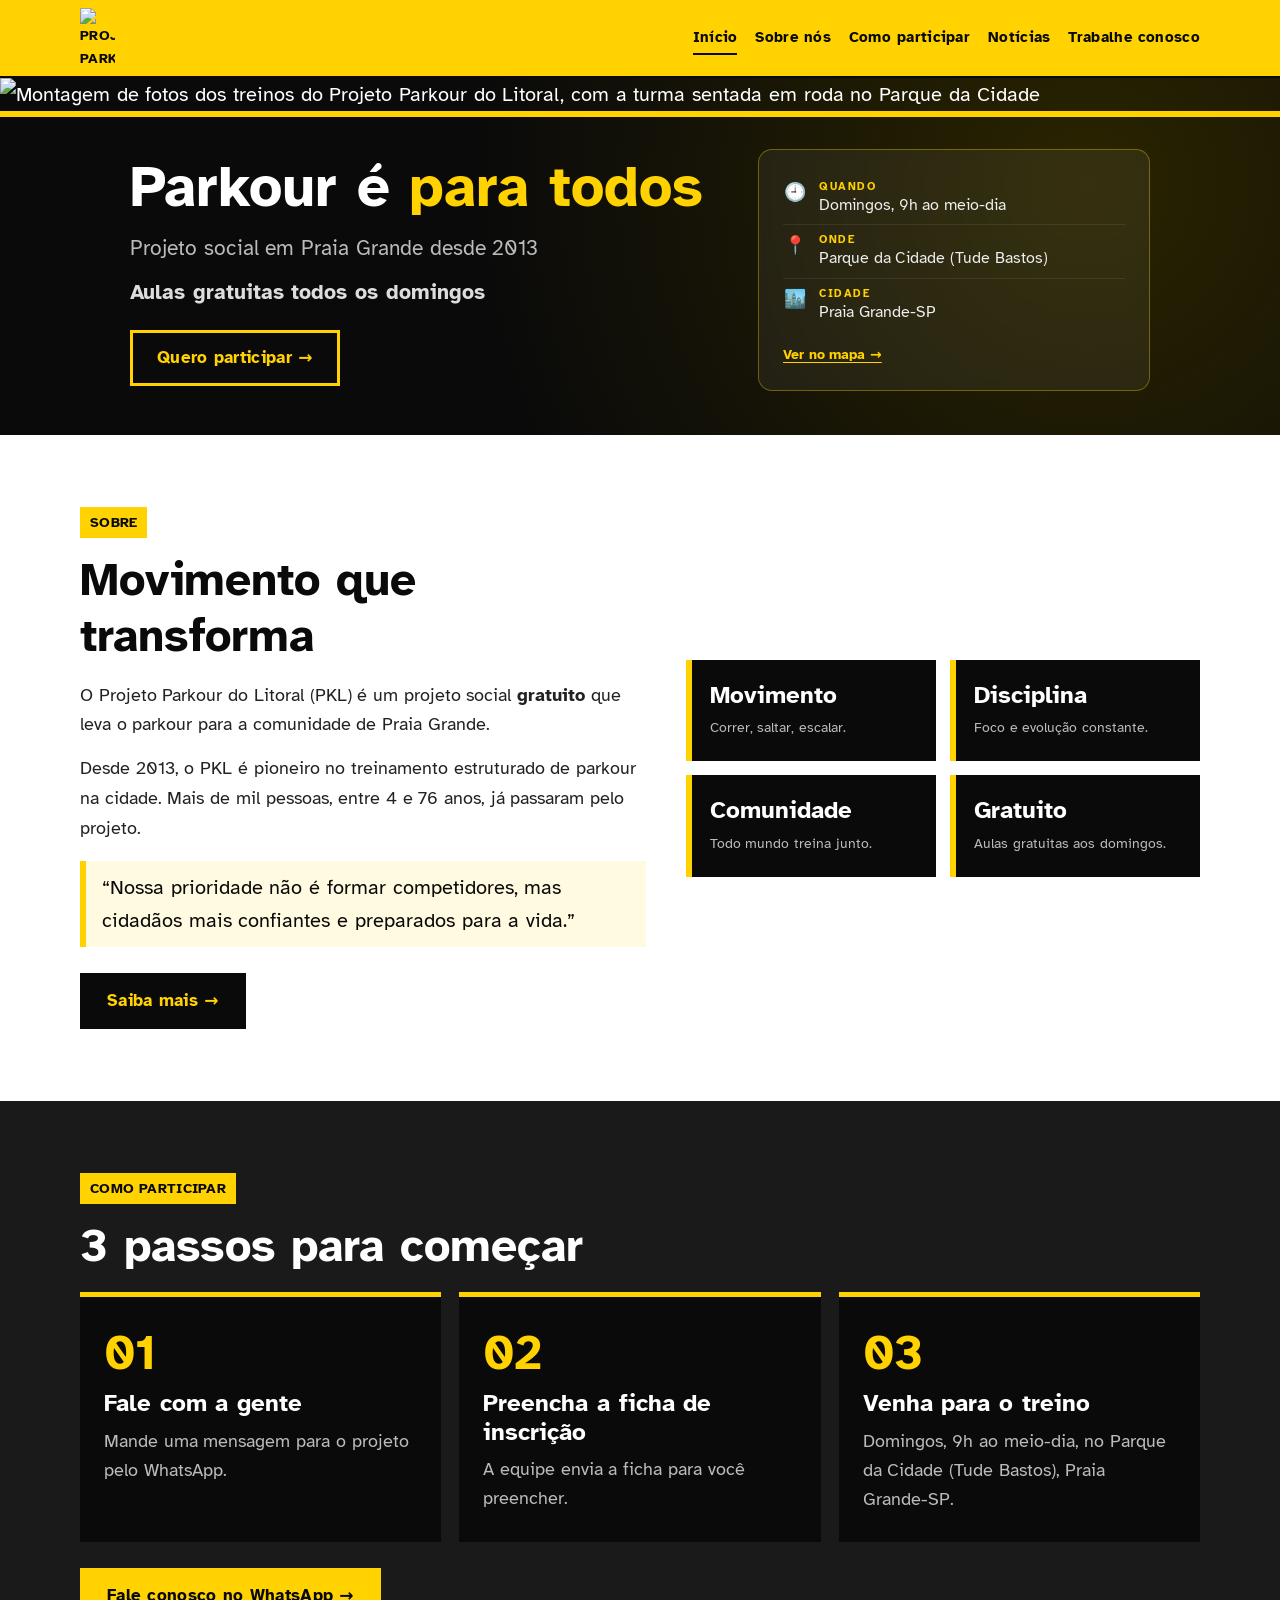
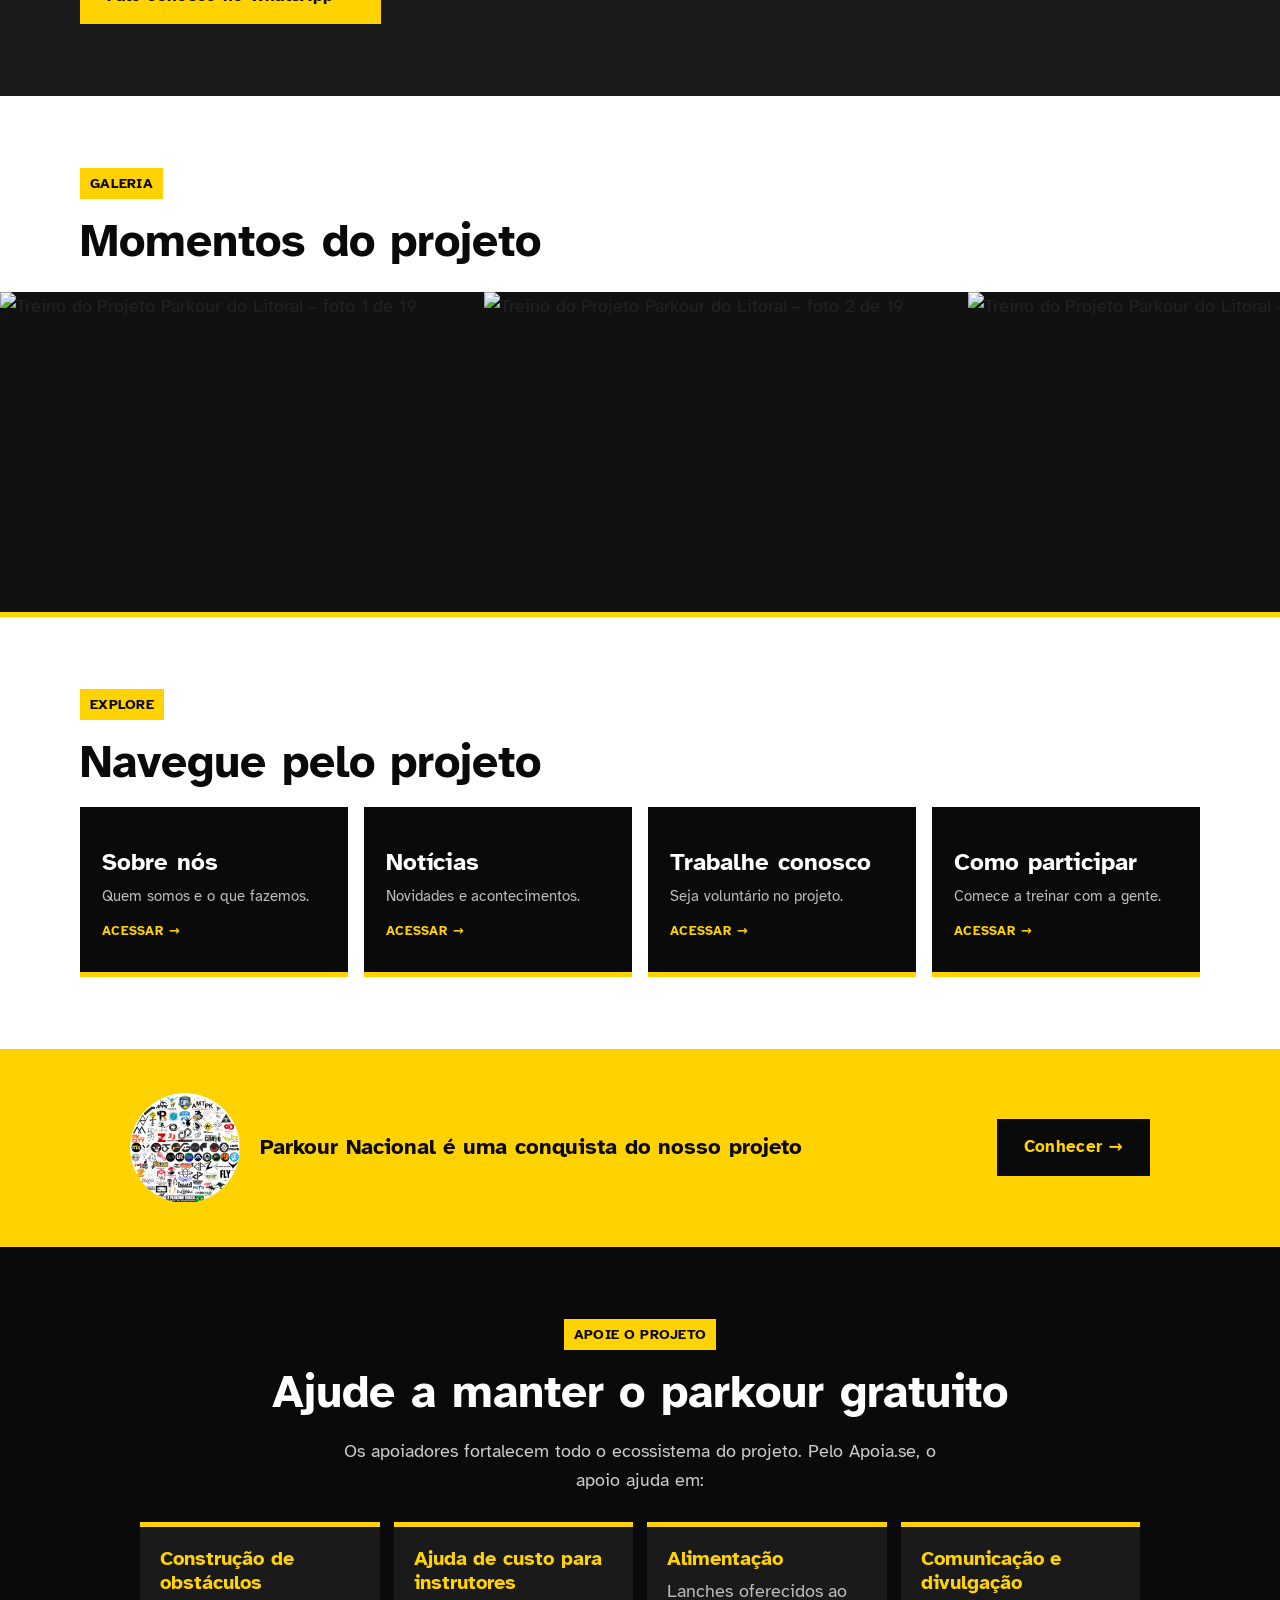
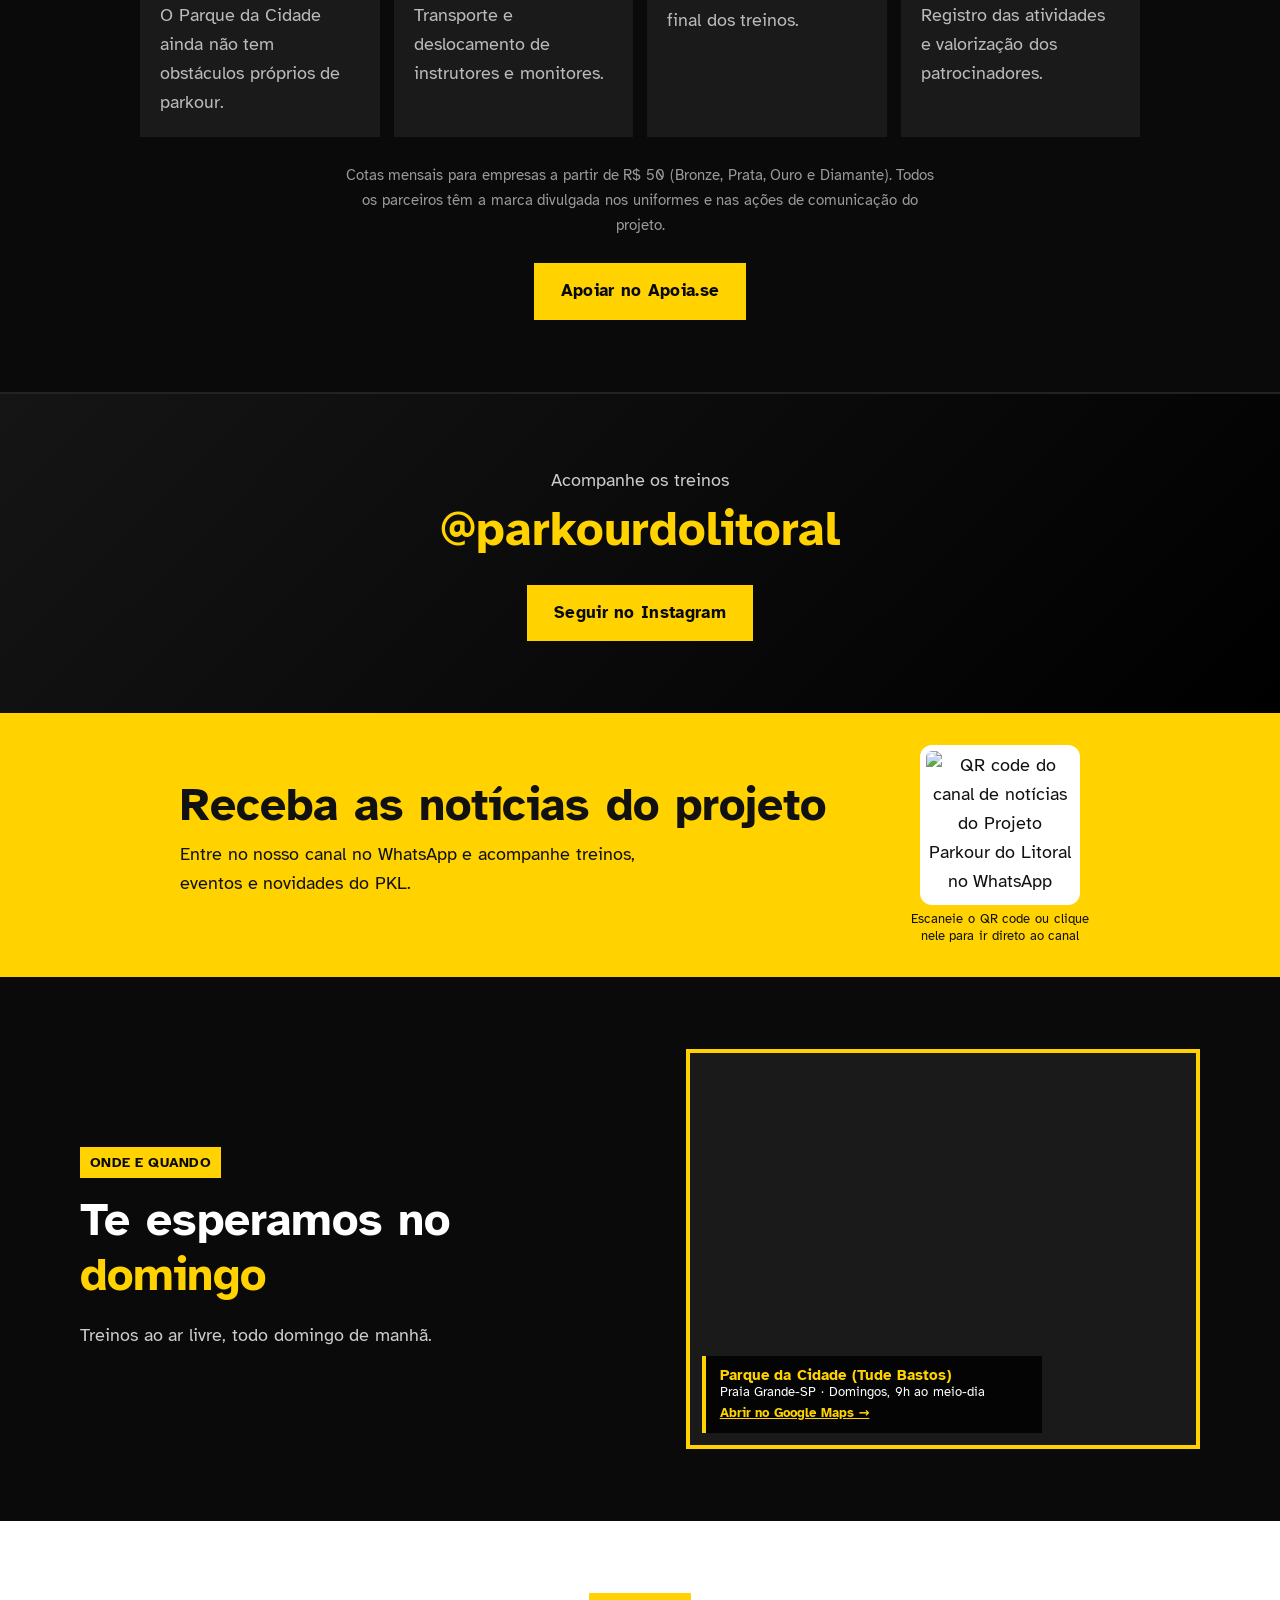
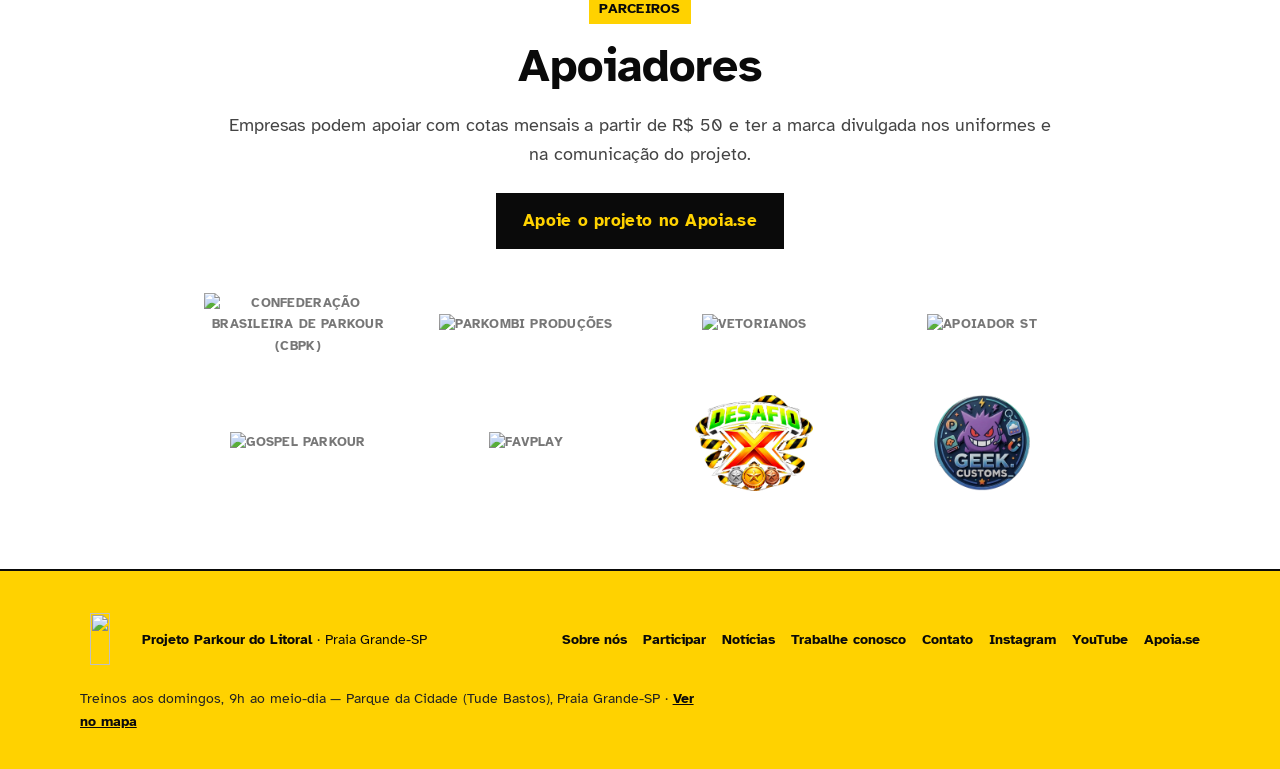
==== index.html @ ec73a103 "Add Geek Customs and refresh the Desafio X supporter logo. Both marks are transparent PNGs, and the " ====
<!DOCTYPE html>
<html lang="pt-BR">
<head>
<meta charset="utf-8">
<meta name="viewport" content="width=device-width,initial-scale=1">
<title>Projeto Parkour do Litoral (PKL) · Praia Grande-SP</title>
<meta name="description" content="Projeto social de parkour em Praia Grande-SP desde 2013, com aulas gratuitas aos domingos. Treinos aos domingos, 9h ao meio-dia, no Parque da Cidade (Tude Bastos).">
<link rel="canonical" href="https://parkourdolitoral.com.br/">
<meta property="og:type" content="website">
<meta property="og:locale" content="pt_BR">
<meta property="og:site_name" content="Projeto Parkour do Litoral">
<meta property="og:title" content="Projeto Parkour do Litoral (PKL) · Praia Grande-SP">
<meta property="og:description" content="Projeto social de parkour em Praia Grande-SP desde 2013, com aulas gratuitas aos domingos. Treinos aos domingos, 9h ao meio-dia, no Parque da Cidade (Tude Bastos).">
<meta property="og:url" content="https://parkourdolitoral.com.br/">
<meta property="og:image" content="https://parkourdolitoral.com.br/assets/og-image.png?v=3">
<meta property="og:image:width" content="500">
<meta property="og:image:height" content="500">
<meta property="og:image:alt" content="Projeto Parkour do Litoral">
<meta name="twitter:card" content="summary_large_image">
<meta name="twitter:title" content="Projeto Parkour do Litoral (PKL) · Praia Grande-SP">
<meta name="twitter:description" content="Projeto social de parkour em Praia Grande-SP desde 2013, com aulas gratuitas aos domingos. Treinos aos domingos, 9h ao meio-dia, no Parque da Cidade (Tude Bastos).">
<meta name="twitter:image" content="https://parkourdolitoral.com.br/assets/og-image.png?v=3">
<meta name="theme-color" content="#FFD200">
<link rel="icon" type="image/png" sizes="32x32" href="assets/favicon-32.png?v=3">
<link rel="icon" type="image/png" sizes="16x16" href="assets/favicon-16.png?v=3">
<link rel="shortcut icon" href="favicon.ico?v=3">
<link rel="apple-touch-icon" sizes="180x180" href="assets/apple-touch-icon.png?v=3">
<link rel="preconnect" href="https://fonts.googleapis.com">
<link rel="preconnect" href="https://fonts.gstatic.com" crossorigin>
<link href="https://fonts.googleapis.com/css2?family=Atkinson+Hyperlegible:ital,wght@0,400;0,700;1,400&display=swap" rel="stylesheet">
<link rel="stylesheet" href="assets/style.css?v=17">
</head>
<body>
<a class="skip" href="#conteudo">Pular para o conteúdo</a>
<header class="top">
 <div class="wrap">
  <!-- LOGO TEMPORÁRIO: substituir o arquivo assets/logo.png pelo logo novo -->
  <a class="logo" href="index.html"><img src="assets/logo.png" alt="Projeto Parkour do Litoral - início" width="35" height="60"></a>
  <nav class="nav" aria-label="Principal"><a href="index.html" aria-current="page">Início</a><a href="sobre.html">Sobre nós</a><a href="como-participar.html">Como participar</a><a href="noticias.html">Notícias</a><a href="trabalhe-conosco.html">Trabalhe conosco</a></nav>
 </div>
</header>
<main id="conteudo">

<section class="hero">
 <img class="hero-photo" src="assets/foto-principal.jpg" alt="Montagem de fotos dos treinos do Projeto Parkour do Litoral, com a turma sentada em roda no Parque da Cidade" width="2400" height="407">
 <div class="wrap hero-box">
  <div class="hero-txt">
   <h1>Parkour é <span>para todos</span></h1>
   <p class="hero-sub">Projeto social em Praia Grande desde 2013</p>
   <p class="hero-free"><b>Aulas gratuitas todos os domingos</b></p>
   <div class="btns"><a class="btn btn-o" href="como-participar.html">Quero participar →</a></div>
  </div>
  <aside class="hero-card" aria-label="Informações do treino">
   <div class="hc-row"><span class="hc-ic" aria-hidden="true">🕘</span><div><small>Quando</small>Domingos, 9h ao meio-dia</div></div>
   <div class="hc-row"><span class="hc-ic" aria-hidden="true">📍</span><div><small>Onde</small>Parque da Cidade (Tude Bastos)</div></div>
   <div class="hc-row"><span class="hc-ic" aria-hidden="true">🏙️</span><div><small>Cidade</small>Praia Grande-SP</div></div>
   <a class="hc-map" href="#mapa">Ver no mapa →</a>
  </aside>
 </div></section>
<section class="sobre"><div class="wrap grid2"><div>
  <span class="tag">Sobre</span><h2>Movimento que transforma</h2>
  <p>O Projeto Parkour do Litoral (PKL) é um projeto social <b>gratuito</b> que leva o parkour para a comunidade de Praia Grande.</p>
  <p>Desde 2013, o PKL é pioneiro no treinamento estruturado de parkour na cidade. Mais de mil pessoas, entre 4 e 76 anos, já passaram pelo projeto.</p>
  <blockquote class="quote">“Nossa prioridade não é formar competidores, mas cidadãos mais confiantes e preparados para a vida.”</blockquote>
  <div class="btns"><a class="btn btn-k" href="sobre.html">Saiba mais →</a></div></div>
 <div class="pillars"><div class="pill"><h3>Movimento</h3><p>Correr, saltar, escalar.</p></div><div class="pill"><h3>Disciplina</h3><p>Foco e evolução constante.</p></div><div class="pill"><h3>Comunidade</h3><p>Todo mundo treina junto.</p></div><div class="pill"><h3>Gratuito</h3><p>Aulas gratuitas aos domingos.</p></div></div></div></section>
<section class="passos"><div class="wrap"><span class="tag">Como participar</span><h2>3 passos para começar</h2><div class="steps">
   <div class="step"><div class="n">01</div><h3>Fale com a gente</h3><p>Mande uma mensagem para o projeto pelo WhatsApp.</p></div>
   <div class="step"><div class="n">02</div><h3>Preencha a ficha de inscrição</h3><p>A equipe envia a ficha para você preencher.</p></div>
   <div class="step"><div class="n">03</div><h3>Venha para o treino</h3><p>Domingos, 9h ao meio-dia, no Parque da Cidade (Tude Bastos), Praia Grande-SP.</p></div>
  </div>
 <div class="btns"><a class="btn btn-y" href="https://wa.me/5513988288838" target="_blank" rel="noopener">Fale conosco no WhatsApp →</a>
   </div></div></section>
<section class="galeria light"><div class="wrap"><span class="tag">Galeria</span><h2>Momentos do projeto</h2></div>
<div class="strip" role="region" aria-label="Galeria de fotos do projeto"><div class="strip-track"><ul class="strip-set"><li><img src="assets/galeria/01.jpg" alt="Treino do Projeto Parkour do Litoral – foto 1 de 19" loading="lazy" decoding="async" width="480" height="320"></li><li><img src="assets/galeria/02.jpg" alt="Treino do Projeto Parkour do Litoral – foto 2 de 19" loading="lazy" decoding="async" width="480" height="320"></li><li><img src="assets/galeria/03.jpg" alt="Treino do Projeto Parkour do Litoral – foto 3 de 19" loading="lazy" decoding="async" width="480" height="320"></li><li><img src="assets/galeria/05.jpg" alt="Treino do Projeto Parkour do Litoral – foto 4 de 19" loading="lazy" decoding="async" width="480" height="320"></li><li><img src="assets/galeria/06.jpg" alt="Treino do Projeto Parkour do Litoral – foto 5 de 19" loading="lazy" decoding="async" width="480" height="320"></li><li><img src="assets/galeria/07.jpg" alt="Treino do Projeto Parkour do Litoral – foto 6 de 19" loading="lazy" decoding="async" width="480" height="320"></li><li><img src="assets/galeria/08.jpg" alt="Treino do Projeto Parkour do Litoral – foto 7 de 19" loading="lazy" decoding="async" width="480" height="320"></li><li><img src="assets/galeria/09.jpg" alt="Treino do Projeto Parkour do Litoral – foto 8 de 19" loading="lazy" decoding="async" width="480" height="320"></li><li><img src="assets/galeria/10.jpg" alt="Treino do Projeto Parkour do Litoral – foto 9 de 19" loading="lazy" decoding="async" width="480" height="320"></li><li><img src="assets/galeria/11.jpg" alt="Treino do Projeto Parkour do Litoral – foto 10 de 19" loading="lazy" decoding="async" width="480" height="320"></li><li><img src="assets/galeria/12.jpg" alt="Treino do Projeto Parkour do Litoral – foto 11 de 19" loading="lazy" decoding="async" width="480" height="320"></li><li><img src="assets/galeria/13.jpg" alt="Treino do Projeto Parkour do Litoral – foto 12 de 19" loading="lazy" decoding="async" width="480" height="320"></li><li><img src="assets/galeria/14.jpg" alt="Treino do Projeto Parkour do Litoral – foto 13 de 19" loading="lazy" decoding="async" width="480" height="320"></li><li><img src="assets/galeria/15.jpg" alt="Treino do Projeto Parkour do Litoral – foto 14 de 19" loading="lazy" decoding="async" width="480" height="320"></li><li><img src="assets/galeria/16.jpg" alt="Treino do Projeto Parkour do Litoral – foto 15 de 19" loading="lazy" decoding="async" width="480" height="320"></li><li><img src="assets/galeria/17.jpg" alt="Treino do Projeto Parkour do Litoral – foto 16 de 19" loading="lazy" decoding="async" width="480" height="320"></li><li><img src="assets/galeria/18.jpg" alt="Treino do Projeto Parkour do Litoral – foto 17 de 19" loading="lazy" decoding="async" width="480" height="320"></li><li><img src="assets/galeria/19.jpg" alt="Treino do Projeto Parkour do Litoral – foto 18 de 19" loading="lazy" decoding="async" width="480" height="320"></li><li><img src="assets/galeria/20.jpg" alt="Treino do Projeto Parkour do Litoral – foto 19 de 19" loading="lazy" decoding="async" width="480" height="320"></li></ul><ul class="strip-set" aria-hidden="true"><li><img src="assets/galeria/01.jpg" alt="" loading="lazy" decoding="async" width="480" height="320"></li><li><img src="assets/galeria/02.jpg" alt="" loading="lazy" decoding="async" width="480" height="320"></li><li><img src="assets/galeria/03.jpg" alt="" loading="lazy" decoding="async" width="480" height="320"></li><li><img src="assets/galeria/05.jpg" alt="" loading="lazy" decoding="async" width="480" height="320"></li><li><img src="assets/galeria/06.jpg" alt="" loading="lazy" decoding="async" width="480" height="320"></li><li><img src="assets/galeria/07.jpg" alt="" loading="lazy" decoding="async" width="480" height="320"></li><li><img src="assets/galeria/08.jpg" alt="" loading="lazy" decoding="async" width="480" height="320"></li><li><img src="assets/galeria/09.jpg" alt="" loading="lazy" decoding="async" width="480" height="320"></li><li><img src="assets/galeria/10.jpg" alt="" loading="lazy" decoding="async" width="480" height="320"></li><li><img src="assets/galeria/11.jpg" alt="" loading="lazy" decoding="async" width="480" height="320"></li><li><img src="assets/galeria/12.jpg" alt="" loading="lazy" decoding="async" width="480" height="320"></li><li><img src="assets/galeria/13.jpg" alt="" loading="lazy" decoding="async" width="480" height="320"></li><li><img src="assets/galeria/14.jpg" alt="" loading="lazy" decoding="async" width="480" height="320"></li><li><img src="assets/galeria/15.jpg" alt="" loading="lazy" decoding="async" width="480" height="320"></li><li><img src="assets/galeria/16.jpg" alt="" loading="lazy" decoding="async" width="480" height="320"></li><li><img src="assets/galeria/17.jpg" alt="" loading="lazy" decoding="async" width="480" height="320"></li><li><img src="assets/galeria/18.jpg" alt="" loading="lazy" decoding="async" width="480" height="320"></li><li><img src="assets/galeria/19.jpg" alt="" loading="lazy" decoding="async" width="480" height="320"></li><li><img src="assets/galeria/20.jpg" alt="" loading="lazy" decoding="async" width="480" height="320"></li></ul></div></div></section>
<section class="areas"><div class="wrap"><span class="tag">Explore</span><h2>Navegue pelo projeto</h2><div class="cards">
 <a class="ac" href="sobre.html"><h3>Sobre nós</h3><p>Quem somos e o que fazemos.</p><span class="go">Acessar →</span></a>
 <a class="ac" href="noticias.html"><h3>Notícias</h3><p>Novidades e acontecimentos.</p><span class="go">Acessar →</span></a>
 <a class="ac" href="trabalhe-conosco.html"><h3>Trabalhe conosco</h3><p>Seja voluntário no projeto.</p><span class="go">Acessar →</span></a>
 <a class="ac" href="como-participar.html"><h3>Como participar</h3><p>Comece a treinar com a gente.</p><span class="go">Acessar →</span></a></div></div></section>
<section class="nac"><div class="wrap"><img class="nac-logo" src="assets/parkour-nacional-circulo.png" alt="Logos de equipes de parkour do Brasil" width="110" height="110"><h2>Parkour Nacional é uma conquista do nosso projeto</h2><a class="btn btn-k" href="noticias.html#nacional">Conhecer →</a></div></section>
<section class="apoie" id="apoie"><div class="wrap"><span class="tag">Apoie o projeto</span><h2>Ajude a manter o parkour gratuito</h2>
 <p>Os apoiadores fortalecem todo o ecossistema do projeto. Pelo Apoia.se, o apoio ajuda em:</p>
 <ul class="fund">
  <li><b>Construção de obstáculos</b>O Parque da Cidade ainda não tem obstáculos próprios de parkour.</li>
  <li><b>Ajuda de custo para instrutores</b>Transporte e deslocamento de instrutores e monitores.</li>
  <li><b>Alimentação</b>Lanches oferecidos ao final dos treinos.</li>
  <li><b>Comunicação e divulgação</b>Registro das atividades e valorização dos patrocinadores.</li>
 </ul>
 <p class="small">Cotas mensais para empresas a partir de R$ 50 (Bronze, Prata, Ouro e Diamante). Todos os parceiros têm a marca divulgada nos uniformes e nas ações de comunicação do projeto.</p>
 <div class="btns"><a class="btn btn-y" href="https://apoia.se/parkourdolitoral" target="_blank" rel="noopener">Apoiar no Apoia.se</a></div></div></section>
<section class="insta"><div class="wrap"><p>Acompanhe os treinos</p><span class="handle">@parkourdolitoral</span>
 <!-- WIDGET INSTAGRAM (Behold) AQUI -->
 <div id="instagram-feed">
  <!-- WIDGET INSTAGRAM (Behold) -->
  <behold-widget feed-id="chhGQqcCZRqLBtoSv4zk"></behold-widget>
  <script>
    (() => {
      if(window.__bhldScript)return;window.__bhldScript=true;
      const d=document,s=d.createElement("script");s.type="module";
      s.src="https://w.behold.so/widget.js";setTimeout(()=>{d.head.append(s);},0);
    })();
  </script>
 </div><div class="btns" style="justify-content:center"><a class="btn btn-y" href="https://www.instagram.com/parkourdolitoral/">Seguir no Instagram</a></div></div></section>
</main>
<!-- ===== CANAL DE NOTICIAS (WhatsApp) ===== -->
<section class="canal"><div class="wrap canal-grid">
 <div class="canal-txt">
  <h2>Receba as notícias do projeto</h2>
  <p>Entre no nosso canal no WhatsApp e acompanhe treinos, eventos e novidades do PKL.</p>
 </div>
 <figure class="canal-qr">
  <a href="https://whatsapp.com/channel/0029VbAZEBLDOQITXoyTVE17" target="_blank" rel="noopener"><img src="assets/qr-canal.png" alt="QR code do canal de notícias do Projeto Parkour do Litoral no WhatsApp" width="160" height="160"></a>
  <figcaption>Escaneie o QR code ou clique<br>nele para ir direto ao canal</figcaption>
 </figure>
</div></section>
<section class="onde" id="mapa"><div class="wrap grid2"><div><span class="tag">Onde e quando</span><h2>Te esperamos no <span style="color:var(--y)">domingo</span></h2><p style="color:#ccc;font-size:18px">Treinos ao ar livre, todo domingo de manhã.</p></div>
 <!-- MAPA: Google Maps embed (sem API key) -->
 <div class="map-box">
  <iframe src="https://www.google.com/maps?q=Parque+da+Cidade+Tude+Bastos+Praia+Grande+SP&amp;output=embed" title="Mapa: Parque da Cidade (Tude Bastos), Praia Grande-SP" loading="lazy" referrerpolicy="no-referrer-when-downgrade" allowfullscreen></iframe>
  <div class="map-label"><strong>Parque da Cidade (Tude Bastos)</strong><span>Praia Grande-SP · Domingos, 9h ao meio-dia</span><a href="https://www.google.com/maps/search/?api=1&amp;query=Parque+da+Cidade+Tude+Bastos+Praia+Grande+SP" target="_blank" rel="noopener">Abrir no Google Maps →</a></div>
 </div></div></section>
<!-- ===== APOIADORES ===== -->
<section class="apoiadores" aria-labelledby="apoiadores-t">
 <div class="wrap">
  <span class="tag">Parceiros</span>
  <h2 id="apoiadores-t">Apoiadores</h2>
  <p>Empresas podem apoiar com cotas mensais a partir de R$ 50 e ter a marca divulgada nos uniformes e na comunicação do projeto.</p>
  <p><a class="btn btn-k" href="https://apoia.se/parkourdolitoral" target="_blank" rel="noopener">Apoie o projeto no Apoia.se</a></p>
  <!-- LOGOS DOS APOIADORES -->
  <ul class="sponsors"><li><img src="assets/apoiadores/cbpk.png" alt="Confederação Brasileira de Parkour (CBPK)" loading="lazy"></li><li><img src="assets/apoiadores/parkombi.png" alt="Parkombi Produções" loading="lazy"></li><li><img src="assets/apoiadores/vetorianos.png" alt="Vetorianos" loading="lazy"></li><li><img src="assets/apoiadores/st.png" alt="Apoiador st" loading="lazy"></li><li><img src="assets/apoiadores/gospel-parkour.png" alt="Gospel Parkour" loading="lazy"></li><li><img src="assets/apoiadores/favplay.png" alt="FavPlay" loading="lazy"></li><li><img src="assets/apoiadores/desafio-x.png" alt="Desafio X" loading="lazy"></li><li><img src="assets/apoiadores/geek-customs.png" alt="Geek Customs" loading="lazy"></li></ul>
 </div>
</section>
<footer>
 <div class="wrap">
  <div style="display:flex;align-items:center"><span class="foot-badge"><img src="assets/logo.png" alt="" width="30" height="52"></span><span><b>Projeto Parkour do Litoral</b> · Praia Grande-SP</span></div>
  <nav aria-label="Rodapé">
   <a href="sobre.html">Sobre nós</a><a href="como-participar.html">Participar</a><a href="noticias.html">Notícias</a><a href="trabalhe-conosco.html">Trabalhe conosco</a><a href="trabalhe-conosco.html#contato">Contato</a>
   <a href="https://www.instagram.com/parkourdolitoral/" target="_blank" rel="noopener">Instagram</a><a href="https://www.youtube.com/@ParkourdoLitoral">YouTube</a><a href="https://apoia.se/parkourdolitoral" target="_blank" rel="noopener">Apoia.se</a>
  </nav>
  <p class="foot-loc">Treinos aos domingos, 9h ao meio-dia — Parque da Cidade (Tude Bastos), Praia Grande-SP · <a href="https://www.google.com/maps/search/?api=1&amp;query=Parque+da+Cidade+Praia+Grande+SP">Ver no mapa</a></p>
 </div>
</footer>
</body>
</html>
---- assets/style.css ----
*{box-sizing:border-box;margin:0;padding:0}
:root{--k:#0A0A0A;--y:#FFD200;--g:#1a1a1a;--w:#fff}
body{font-family:"Arial Narrow","Roboto Condensed","Helvetica Neue",Arial,sans-serif;background:var(--k);color:var(--w);line-height:1.5}
a{color:inherit;text-decoration:none}
.wrap{max-width:1120px;margin:0 auto;padding:0 20px}
h1,h2,h3{font-family:Impact,"Arial Narrow Bold","Arial Black","Helvetica Neue",sans-serif;text-transform:uppercase;letter-spacing:.5px;line-height:1}
h2{font-size:clamp(32px,6vw,56px);margin-bottom:18px}
.tag{display:inline-block;background:var(--y);color:var(--k);font-weight:700;font-size:13px;letter-spacing:2px;text-transform:uppercase;padding:4px 10px;margin-bottom:14px;transform:skewX(-10deg)}
.btn{display:inline-flex;align-items:center;gap:8px;font-weight:700;text-transform:uppercase;letter-spacing:1px;font-size:15px;padding:14px 24px;border:3px solid var(--y);transition:background .2s,color .2s,transform .2s}
.btn svg{width:18px;height:18px}
.btn-y{background:var(--y);color:var(--k)}
.btn-y:hover{background:var(--w);border-color:var(--w)}
.btn-o{color:var(--y)}
.btn-o:hover{background:var(--y);color:var(--k)}
.btn-k{background:var(--k);color:var(--y);border-color:var(--k)}
.btn-k:hover{background:var(--w);color:var(--k);border-color:var(--w)}
.btns{display:flex;flex-wrap:wrap;gap:12px;margin-top:26px}
section{padding:72px 0}
/* top bar */
.top{background:var(--y);color:var(--k);border-bottom:2px solid var(--k)}
.top .wrap{display:flex;align-items:center;justify-content:space-between;flex-wrap:wrap;gap:12px;padding-top:8px;padding-bottom:8px}
.logo{display:flex;align-items:center;gap:10px;font-weight:700;text-transform:uppercase;font-size:14px;letter-spacing:1px}
.logo{color:var(--k)}
.logo img{height:60px;width:auto;display:block}
.nav{display:flex;flex-wrap:wrap;gap:4px 18px;font-size:13px;text-transform:uppercase;letter-spacing:1px;font-weight:700}
.nav a{color:var(--k);padding:4px 0;border-bottom:2px solid transparent}
.nav a:hover{color:var(--k);border-color:var(--k)}
/* hero */
.hero{position:relative;overflow:hidden;padding:90px 0 100px;background:radial-gradient(circle at 85% 30%,#2a2400 0,var(--k) 55%)}
.hero:after{z-index:0;content:"";position:absolute;right:8%;bottom:-40px;width:240px;height:240px;border:18px solid var(--y);transform:rotate(45deg);opacity:.9}
.hero .wrap{position:relative;z-index:1}
.hero h1{font-size:clamp(52px,12vw,128px);max-width:900px}
.hero h1 span{color:var(--y);display:block}
.hero p{font-size:clamp(18px,2.4vw,24px);color:#ddd;margin-top:20px;max-width:560px}
.hero-grid{display:grid;gap:36px;align-items:center}
.hero-logo{background:var(--y);padding:24px;justify-self:center;clip-path:polygon(0 0,100% 0,100% 90%,90% 100%,0 100%);box-shadow:0 0 0 4px var(--y)}
.hero-logo img{display:block;height:auto;width:100%;max-width:180px}
.foot-badge{display:inline-flex;align-items:center;background:var(--y);padding:6px 10px;margin-right:12px;vertical-align:middle}
.foot-badge img{height:52px;width:auto;display:block}
/* sobre */
.sobre{background:var(--w);color:var(--k)}
.grid2{display:grid;gap:40px}
.sobre p{font-size:18px;margin-bottom:14px;color:#222}
.pillars{display:grid;grid-template-columns:1fr 1fr;gap:14px}
.pill{background:var(--k);color:var(--w);padding:22px 18px;border-left:6px solid var(--y)}
.pill svg{width:34px;height:34px;color:var(--y);margin-bottom:10px}
.pill h3{font-size:22px}
.pill p{font-size:14px;color:#bbb;margin:6px 0 0}
/* onde */
.onde{background:var(--k)}
.card-big{background:var(--y);color:var(--k);padding:36px 28px;position:relative;overflow:hidden;clip-path:polygon(0 0,100% 0,100% 88%,94% 100%,0 100%)}
.card-big .row{display:flex;gap:16px;align-items:flex-start;margin-bottom:22px}
.card-big svg{width:40px;height:40px;flex:none}
.card-big small{display:block;text-transform:uppercase;letter-spacing:2px;font-weight:700;font-size:12px}
.card-big strong{font-family:Impact,"Arial Black",sans-serif;font-size:clamp(24px,4vw,36px);text-transform:uppercase;line-height:1.05;font-weight:400}
/* passos */
.passos{background:var(--g)}
.steps{display:grid;gap:18px;margin-top:10px}
.step{background:var(--k);padding:28px 24px;border-top:5px solid var(--y);position:relative}
.step .n{font-family:Impact,"Arial Black",sans-serif;font-size:72px;color:var(--y);line-height:1}
.step h3{font-size:24px;margin:8px 0}
.step p{color:#bbb}
/* areas */
.areas{background:var(--w);color:var(--k)}
.cards{display:grid;gap:16px}
.ac{display:block;background:var(--k);color:var(--w);padding:28px 22px;transition:transform .2s,background .2s;border-bottom:5px solid var(--y)}
.ac:hover{transform:translateY(-4px);background:#222}
.ac svg{width:36px;height:36px;color:var(--y)}
.ac h3{font-size:24px;margin:14px 0 6px}
.ac p{color:#bbb;font-size:15px}
.ac .go{display:inline-block;margin-top:12px;color:var(--y);font-weight:700;text-transform:uppercase;font-size:13px;letter-spacing:1px}
/* nacional */
.nac{background:var(--y);color:var(--k);padding:44px 0}
.nac .wrap{display:flex;flex-wrap:wrap;align-items:center;justify-content:space-between;gap:18px}
.nac h2{margin:0;font-size:clamp(26px,4.5vw,42px)}
/* apoie */
.apoie{background:var(--k);text-align:center}
.apoie p{color:#ccc;font-size:18px;max-width:600px;margin:0 auto}
.apoie .btns{justify-content:center}
/* insta */
.insta{background:linear-gradient(135deg,#151515,#000);border-top:2px solid #222;text-align:center}
.insta svg.big{width:64px;height:64px;color:var(--y);margin-bottom:14px}
.insta p{color:#ccc;font-size:18px}
.insta .handle{font-family:Impact,"Arial Black",sans-serif;font-size:clamp(28px,6vw,48px);color:var(--y);display:block;margin:6px 0}
/* footer */
footer{background:var(--y);padding:36px 0;font-size:14px;color:var(--k);border-top:2px solid var(--k)}
footer .wrap{display:flex;flex-wrap:wrap;justify-content:space-between;gap:16px;align-items:center}
footer b{color:var(--k)}
footer a{color:var(--k);font-weight:700}
footer nav{display:flex;flex-wrap:wrap;gap:6px 16px}
footer a:hover{text-decoration:underline}
@media(min-width:760px){
 .grid2{grid-template-columns:1.1fr 1fr;align-items:center}
 .steps{grid-template-columns:repeat(3,1fr)}
 .cards{grid-template-columns:repeat(2,1fr)}
 .card-big{padding:48px}
 .hero-grid{grid-template-columns:1fr auto}
}
@media(min-width:1000px){.cards{grid-template-columns:repeat(4,1fr)}}
@media(max-width:600px){.hero:after{z-index:0;width:130px;height:130px;border-width:12px;right:-30px}section{padding:56px 0}}
/* ===== multipágina ===== */
.skip{position:absolute;left:-999px;top:0;background:var(--y);color:var(--k);padding:8px 12px;z-index:9}
.skip:focus{left:8px}
a:focus-visible,.btn:focus-visible,summary:focus-visible{outline:3px solid var(--w);outline-offset:3px}
.top a:focus-visible,footer a:focus-visible{outline-color:var(--k)}
.nav a[aria-current="page"]{border-color:var(--k)}
.page-hero{padding:64px 0 56px;background:radial-gradient(circle at 85% 30%,#2a2400 0,var(--k) 55%)}
.page-hero h1{font-size:clamp(40px,9vw,88px)}
.page-hero h1 span{color:var(--y)}
.page-hero p{color:#ddd;font-size:clamp(17px,2.2vw,21px);max-width:640px;margin-top:16px}
.light{background:var(--w);color:var(--k)}
.light p,.light li{color:#222;font-size:18px}
.dark p{color:#ccc;font-size:18px}
.prose p{margin-bottom:14px;max-width:760px}
.prose ul{margin:0 0 14px 22px}
.news{display:grid;gap:18px}
.news article{background:var(--k);color:var(--w);border-top:5px solid var(--y);padding:26px 22px}
.news .soon{display:inline-block;background:var(--y);color:var(--k);font-weight:700;font-size:12px;letter-spacing:2px;text-transform:uppercase;padding:3px 8px;margin-bottom:12px}
.news h3{font-size:24px;margin-bottom:8px}
.news p{color:#bbb;font-size:15px}
.links{display:grid;gap:14px}
.apoiadores{background:#f2f2f2;color:var(--k);text-align:center}
.apoiadores p{color:#444;margin-bottom:24px}
.sponsors{display:grid;grid-template-columns:repeat(2,1fr);gap:14px;list-style:none}
.sponsors li{border:2px dashed #999;min-height:96px;display:flex;align-items:center;justify-content:center;color:#777;font-weight:700;text-transform:uppercase;font-size:13px;letter-spacing:1px;background:#fff}
.foot-loc{flex-basis:100%;color:#222}
.foot-loc a{color:var(--k);text-decoration:underline}
@media(min-width:760px){.news{grid-template-columns:repeat(2,1fr)}.sponsors{grid-template-columns:repeat(3,1fr)}.links{grid-template-columns:repeat(2,1fr)}}
@media(min-width:1000px){.sponsors{grid-template-columns:repeat(6,1fr)}}
.pill{min-width:0;overflow-wrap:anywhere}@media(max-width:480px){.pill{padding:16px 12px}.pill h3{font-size:18px}}
.quote{border-left:6px solid var(--y);padding:10px 16px;margin:18px 0;font-size:20px;font-style:italic;font-weight:700;background:rgba(255,210,0,.12)}
.fund{list-style:none;display:grid;gap:14px;margin:26px auto;max-width:1000px;text-align:left}
.fund li{background:var(--g);border-top:5px solid var(--y);padding:20px;color:#bbb}
.fund b{display:block;color:var(--y);font-family:Impact,"Arial Black",sans-serif;text-transform:uppercase;font-weight:400;font-size:20px;margin-bottom:6px}
.apoie p.small,.small{font-size:15px!important;color:#999;margin-top:10px}
@media(min-width:760px){.fund{grid-template-columns:repeat(2,1fr)}}
@media(min-width:1000px){.fund{grid-template-columns:repeat(4,1fr)}}
/* hero estilo apoia.se: foto grande + caixa de texto */
.hero:after{display:none}
.hero{padding:56px 0 64px}
.hero h1{font-size:clamp(44px,8vw,88px)}
.photo-ph{background:#8a8a8a;color:#fff;display:flex;align-items:center;justify-content:center;font-weight:700;text-transform:uppercase;letter-spacing:2px;text-shadow:0 1px 2px #0006}
.hero-photo{aspect-ratio:16/10;width:100%;font-size:20px;border-bottom:6px solid var(--y)}
.gal{list-style:none;display:grid;grid-template-columns:repeat(2,1fr);gap:12px}
.gal li{aspect-ratio:4/3;font-size:14px}
@media(min-width:760px){.hero-grid{grid-template-columns:1.4fr 1fr}.gal{grid-template-columns:repeat(3,1fr)}}
@media(min-width:760px){.hero h1{font-size:clamp(44px,5.5vw,72px)}.hero-grid{align-items:center}}
img.hero-photo{display:block;height:auto;object-fit:cover;aspect-ratio:16/10}
.gal li{overflow:hidden;background:#ddd}
.gal img{width:100%;height:100%;object-fit:cover;display:block}
#instagram-feed{max-width:960px;margin:24px auto 0}.ig-ph{aspect-ratio:1/1;font-size:13px}

/* v4: mapa embutido */
.map-box{position:relative;min-height:340px;background:#1a1a1a;overflow:hidden;border:4px solid var(--y)}
.map-box iframe{position:absolute;inset:0;width:100%;height:100%;border:0}
.map-label{position:absolute;left:12px;bottom:12px;right:12px;max-width:340px;background:rgba(0,0,0,.85);color:var(--w);padding:10px 14px;font-size:13px;line-height:1.35;border-left:4px solid var(--y)}
.map-label strong{display:block;color:var(--y);font-size:15px;text-transform:uppercase}
.map-label span{display:block}
.map-label a{display:inline-block;margin-top:4px;color:var(--y);text-decoration:underline;font-weight:700}
@media(min-width:760px){.map-box{min-height:400px}}
/* v4: faixas de notícias */
.strips{display:grid;gap:24px}
.strip{display:flex;flex-direction:column;background:var(--k);color:var(--w);overflow:hidden;border-bottom:5px solid var(--y)}
.strip-img{flex:none;min-height:200px;display:flex;align-items:center;justify-content:center}
.strip-img-y{background:var(--y)}
.strip-img-y img{height:130px;width:auto}
.strip-img-ph{background:#e6e6e6;border:2px dashed #999}
.strip-txt{padding:26px 24px}
.strip-txt h2{font-size:clamp(26px,4vw,38px);margin-bottom:10px}
.light .strip-txt p{color:#ccc;font-size:17px}
.strip-txt .btns{margin-top:18px}
.strip-txt .btn-k{background:var(--y);color:var(--k);border-color:var(--y)}
.strip-link{transition:transform .2s}
.strip-link:hover{transform:translateY(-3px)}
.strip-link:hover .btn{background:var(--w);border-color:var(--w)}
@media(min-width:760px){.strip{flex-direction:row;align-items:stretch}.strip-img{width:36%;min-height:240px}.strip-txt{flex:1;padding:36px 40px;align-self:center}}
/* v4: feed do Instagram oculto se vazio */
#instagram-feed:empty{display:none}

/* ===== v5: legibilidade (fonte) + responsivo ===== */
html{-webkit-text-size-adjust:100%}
body{font-family:"Atkinson Hyperlegible",system-ui,-apple-system,"Segoe UI",Roboto,"Helvetica Neue",Arial,sans-serif;font-size:clamp(16px,0.9rem + .25vw,20px);line-height:1.65;letter-spacing:normal;word-spacing:.04em;overflow-x:hidden}
h1,h2,h3,.step .n,.card-big strong,.fund b,.insta .handle,.map-label strong{font-family:inherit;font-weight:700;text-transform:none;letter-spacing:normal;line-height:1.2}
h1,h2,h3{font-weight:700}
h2{font-size:clamp(26px,1.2rem + 2.4vw,46px)}
.hero h1,.page-hero h1{font-size:clamp(32px,1.4rem + 4vw,68px);line-height:1.15}
.tag,.btn,.nav,.logo,.card-big small,.ac .go,.news .soon,.sponsors li,.photo-ph{letter-spacing:.02em}
.tag{transform:none;font-size:14px}
.btn{text-transform:none;font-size:17px;line-height:1.3;max-width:100%;white-space:normal}
.nav{font-size:15px;text-transform:none}
.step .n{font-size:48px}
.step h3,.ac h3,.news h3,.pill h3{font-size:clamp(20px,1rem + .6vw,24px)}
p,li{max-width:70ch}
.quote{font-weight:400;font-style:normal}
img,iframe,video{max-width:100%}
.wrap{max-width:min(1200px,100%);padding:0 clamp(16px,4vw,40px)}
@media(min-width:1600px){.wrap{max-width:1400px}}
/* nav no celular: logo em cima, links em grade */
@media(max-width:600px){
 .top .wrap{flex-direction:column;align-items:center}
 .nav{width:100%;justify-content:center;gap:2px 14px}
 .nav a{padding:8px 4px}
 .btns .btn{width:100%;justify-content:center}
}
/* contato e formulário */
.contact-list{list-style:none;margin:20px 0 0;display:grid;gap:10px}
.contact-list li{background:var(--k);color:var(--w)!important;padding:14px 18px;border-left:6px solid var(--y);font-size:clamp(17px,1rem + .4vw,21px);max-width:none}
.contact-list b{color:var(--y)}
.form-box{margin-top:24px;min-height:220px;border:3px dashed #777;display:flex;align-items:center;justify-content:center;background:#111}
.form-box p{color:#ccc;font-size:20px;margin:0}
.form-box iframe{width:100%;min-height:900px;border:0}
.contact-list a{color:var(--w);text-decoration:underline;overflow-wrap:anywhere}
.apoiadores .wrap{text-align:center}.apoiadores p:has(> .btn){display:flex;justify-content:center}.apoiadores .btn{margin-left:auto;margin-right:auto}
.apoiadores .wrap>*{margin-left:auto;margin-right:auto}
/* v7: hero full-width (foto inteira) + texto abaixo */
.hero{padding:0 0 64px}
.hero img.hero-photo{display:block;width:100%;max-width:none;height:auto;aspect-ratio:auto;object-fit:initial;border-bottom:6px solid var(--y);margin:0 0 40px}
.hero-box{text-align:center}
.hero-box h1,.hero-box p{margin-left:auto;margin-right:auto}
.hero-box .btns{justify-content:center}
@media(max-width:600px){.hero img.hero-photo{margin-bottom:28px}.hero{padding-bottom:48px}}
/* v7: centralizar textos em secoes centralizadas (p tem max-width:70ch) */
.insta p,.insta h2,.apoie p,.apoie h2,.apoiadores p,.apoiadores h2{margin-left:auto;margin-right:auto}
/* Canal de notícias (WhatsApp) */
.canal{background:#FFD200;color:#111;padding:28px 20px}
.canal-grid{display:flex;align-items:center;justify-content:space-between;gap:32px;max-width:900px;margin:0 auto}
.canal-txt{text-align:left;flex:1}
.canal-txt h2{margin:0 0 8px;color:#111}
.canal-txt p{margin:0 0 14px;max-width:520px}
.canal .canal-btn{background:#111;color:#FFD200}
.canal-qr{margin:0;text-align:center;width:180px;flex:0 0 auto}
.canal-qr img{width:160px;height:160px;background:#fff;padding:6px;border-radius:12px;display:block;margin:0 auto}
.canal-qr figcaption{font-size:13px;line-height:1.3;margin-top:6px}
@media (max-width:640px){.canal-grid{flex-direction:column;text-align:center;gap:18px}.canal-txt{text-align:center}.canal-txt p{margin-left:auto;margin-right:auto}}

/* v9: canal - texto amarelo a esquerda, QR a direita */
section.canal{background:#0b0b0b !important;color:#FFD200 !important;padding:32px 20px !important}
section.canal .wrap.canal-grid{display:flex !important;flex-direction:row !important;align-items:center !important;justify-content:space-between !important;gap:40px;max-width:1000px;margin:0 auto}
section.canal .canal-txt{flex:1 1 auto;text-align:left !important}
section.canal .canal-txt h2,section.canal .canal-txt p{color:#FFD200 !important;text-align:left !important;margin-left:0}
section.canal .canal-qr{flex:0 0 200px;width:200px;margin:0;text-align:center}
section.canal .canal-qr figcaption{color:#FFD200;text-align:center}
@media (max-width:640px){section.canal .wrap.canal-grid{flex-direction:column !important;gap:18px}section.canal .canal-txt,section.canal .canal-txt h2,section.canal .canal-txt p{text-align:center !important}}

/* v10: logos apoiadores */
.sponsors li{background:#fff;display:flex;align-items:center;justify-content:center;padding:14px;min-height:110px}
.sponsors li img{max-width:100%;max-height:90px;width:auto;height:auto;object-fit:contain}
.sponsors li{border:1px solid #e3e3e3 !important;border-radius:12px}

/* v11: ajustes finais */

section.nac .wrap{display:flex !important;flex-direction:row !important;align-items:center;justify-content:space-between;gap:20px;max-width:900px;margin:0 auto;flex-wrap:nowrap}
section.nac h2{font-size:clamp(18px,2.2vw,24px) !important;margin:0 !important}
section.nac .btn{flex:0 0 auto;white-space:nowrap}
@media (max-width:640px){section.nac .wrap{flex-direction:column !important;text-align:center}}
section.canal{background:#FFD200 !important;color:#111 !important}
section.canal .canal-txt h2,section.canal .canal-txt p,section.canal .canal-qr figcaption{color:#111 !important}
section.apoiadores{background:#fff !important}
.sponsors li{background:transparent !important;border:0 !important;padding:6px !important}

/* v12: logo circular Parkour Nacional */
section.nac .nac-logo{width:110px;height:110px;flex:0 0 110px;border-radius:50%;display:block}
section.nac h2{flex:1 1 auto}
@media (max-width:640px){section.nac .nac-logo{width:90px;height:90px;flex-basis:90px}}
/* v13: frase nac em uma linha */
section.nac .wrap{max-width:1100px !important}
section.nac h2{white-space:nowrap;font-size:clamp(16px,1.9vw,22px) !important}
@media (max-width:900px){section.nac h2{white-space:normal}}

/* v14: galeria full-bleed (faixa contínua) */
.galeria{padding-bottom:0}
.strip{width:100%;overflow:hidden;margin-top:24px;background:#111}
.strip-track{display:flex;width:max-content;animation:strip 120s linear infinite}
.strip:hover .strip-track,.strip:focus-within .strip-track{animation-play-state:paused}
.strip-set{display:flex;list-style:none;margin:0;padding:0;gap:4px;padding-right:4px}
.strip-set li{flex:0 0 calc((100vw - 16px)/4);height:320px}
.strip-set img{width:100%;height:100%;object-fit:cover;object-position:center 30%;display:block}
@keyframes strip{to{transform:translateX(-50%)}}
@media(max-width:999px){.strip-set li{flex-basis:calc((100vw - 4px)/2);height:280px}}
@media(max-width:640px){.strip-set li{flex-basis:70vw;height:240px}}
@media(prefers-reduced-motion:reduce){.strip{overflow-x:auto}.strip-track{animation:none}.strip-set[aria-hidden]{display:none}}
/* v15: hero texto compacto em 2 colunas */
.hero{padding:0 0 44px}
.hero img.hero-photo{margin-bottom:32px}
.hero-box{max-width:1100px;text-align:left;display:grid;grid-template-columns:1.5fr 1fr;gap:40px;align-items:center}
.hero-box h1{font-size:clamp(30px,4.6vw,58px);white-space:nowrap;margin:0;max-width:none}
.hero-box h1 span{display:inline}
.hero-box p{margin:10px 0 0;max-width:none;font-size:clamp(17px,1.8vw,21px)}
.hero-box .hero-sub{color:#bbb}
.hero-box .btns{justify-content:flex-start;margin-top:20px}
.hero-card{background:rgba(255,255,255,.06);border:1px solid rgba(255,210,0,.35);border-radius:14px;padding:22px 24px;backdrop-filter:blur(6px);-webkit-backdrop-filter:blur(6px)}
.hc-row{display:flex;gap:12px;align-items:flex-start;padding:8px 0;color:#eee;font-size:16px;line-height:1.35}
.hc-row+.hc-row{border-top:1px solid rgba(255,255,255,.08)}
.hc-row small{display:block;font-size:11px;letter-spacing:1.5px;text-transform:uppercase;color:var(--y);font-weight:700}
.hc-ic{font-size:18px;width:24px;text-align:center}
.hc-map{display:inline-block;margin-top:12px;color:var(--y);font-size:14px;font-weight:700;text-decoration:underline;text-underline-offset:3px}
@media(max-width:800px){.hero-box{grid-template-columns:1fr;gap:24px}.hero-box h1{white-space:normal;font-size:clamp(34px,9vw,48px)}.hero{padding-bottom:36px}.hero img.hero-photo{margin-bottom:24px}}
/* v16: apoiadores em uma linha */
@media(min-width:1000px){.sponsors{grid-template-columns:repeat(7,1fr) !important;gap:10px}.sponsors li{min-height:90px}.sponsors li img{max-height:76px}}
@media(min-width:760px) and (max-width:999px){.sponsors{grid-template-columns:repeat(7,1fr) !important;gap:6px}.sponsors li img{max-height:56px}}
/* v17: oito apoiadores, duas linhas de quatro */
@media(max-width:759px){.sponsors{grid-template-columns:repeat(2,minmax(0,1fr)) !important;gap:10px 14px;max-width:420px;margin-left:auto;margin-right:auto}.sponsors li img{max-height:78px}}
@media(min-width:760px){.sponsors{grid-template-columns:repeat(4,minmax(0,200px)) !important;justify-content:center;gap:12px 28px;max-width:920px;margin-left:auto;margin-right:auto}.sponsors li{min-height:104px}.sponsors li img{max-height:96px}}
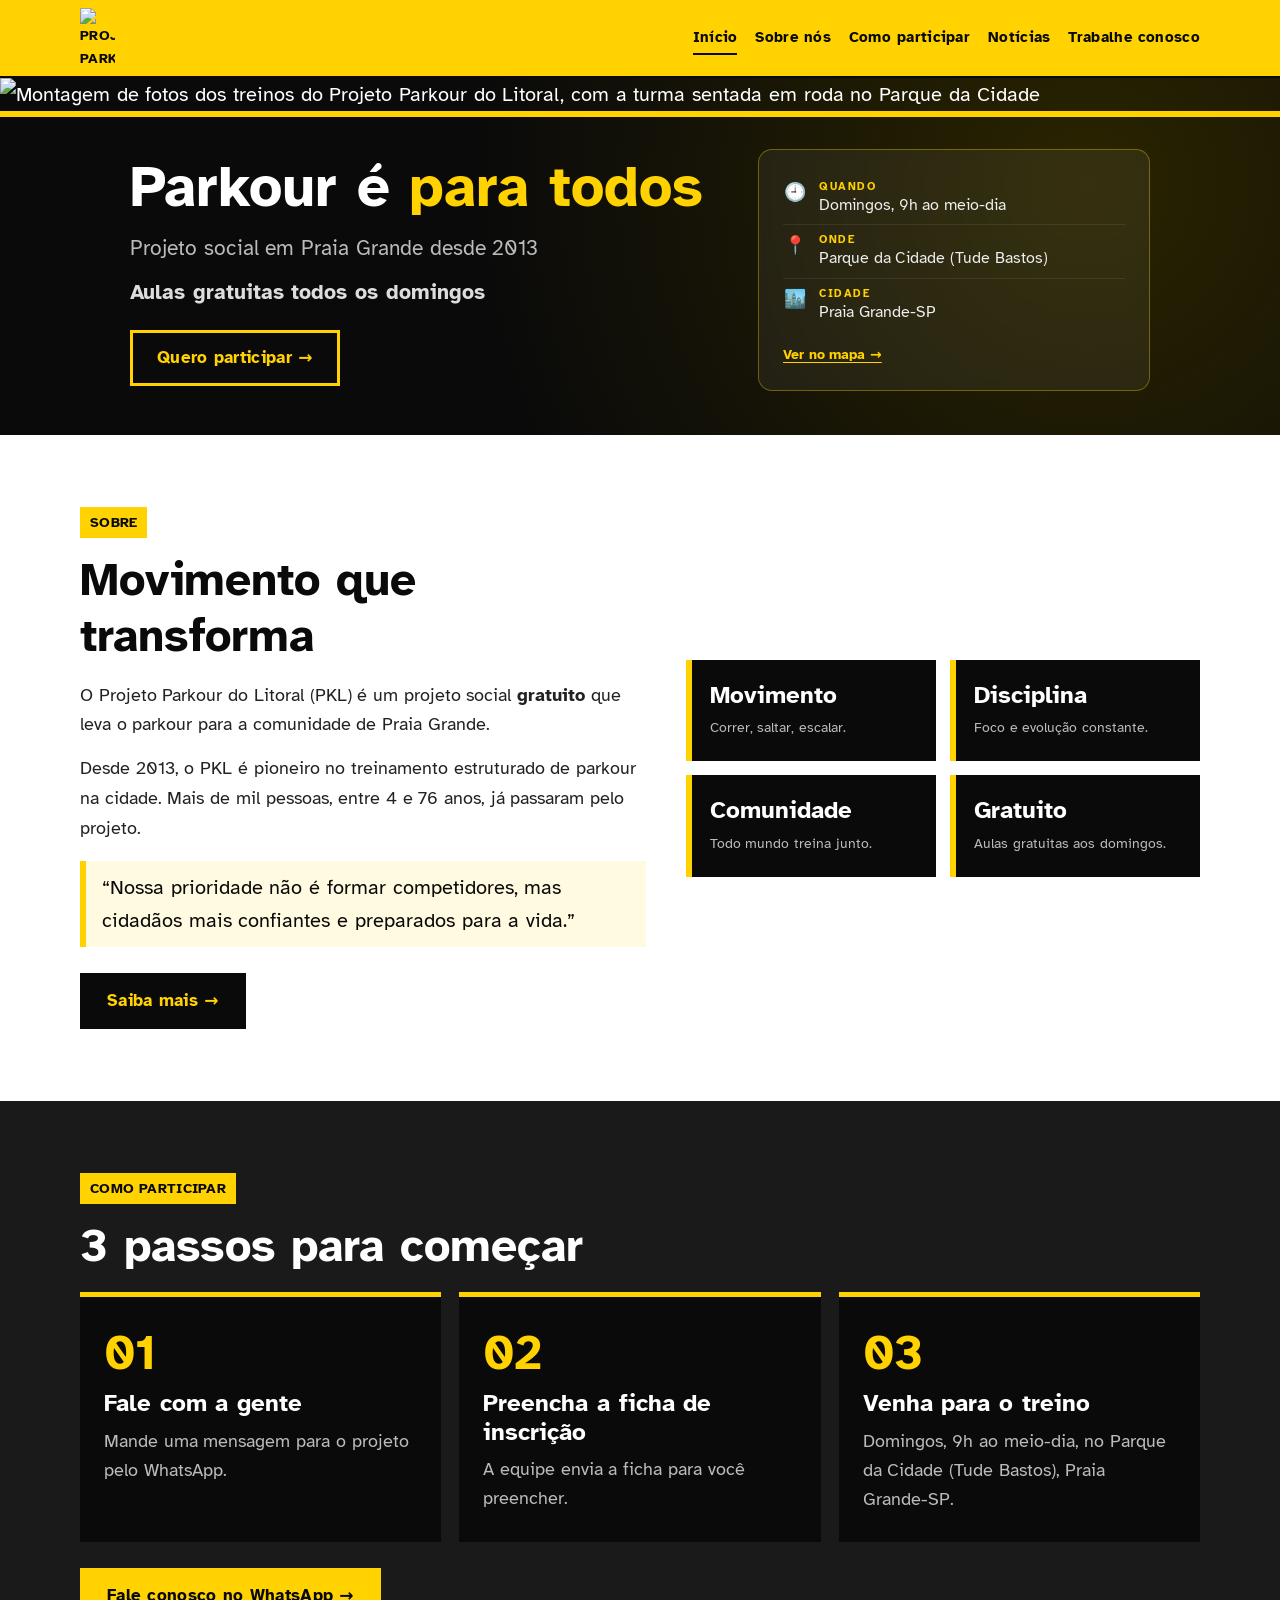
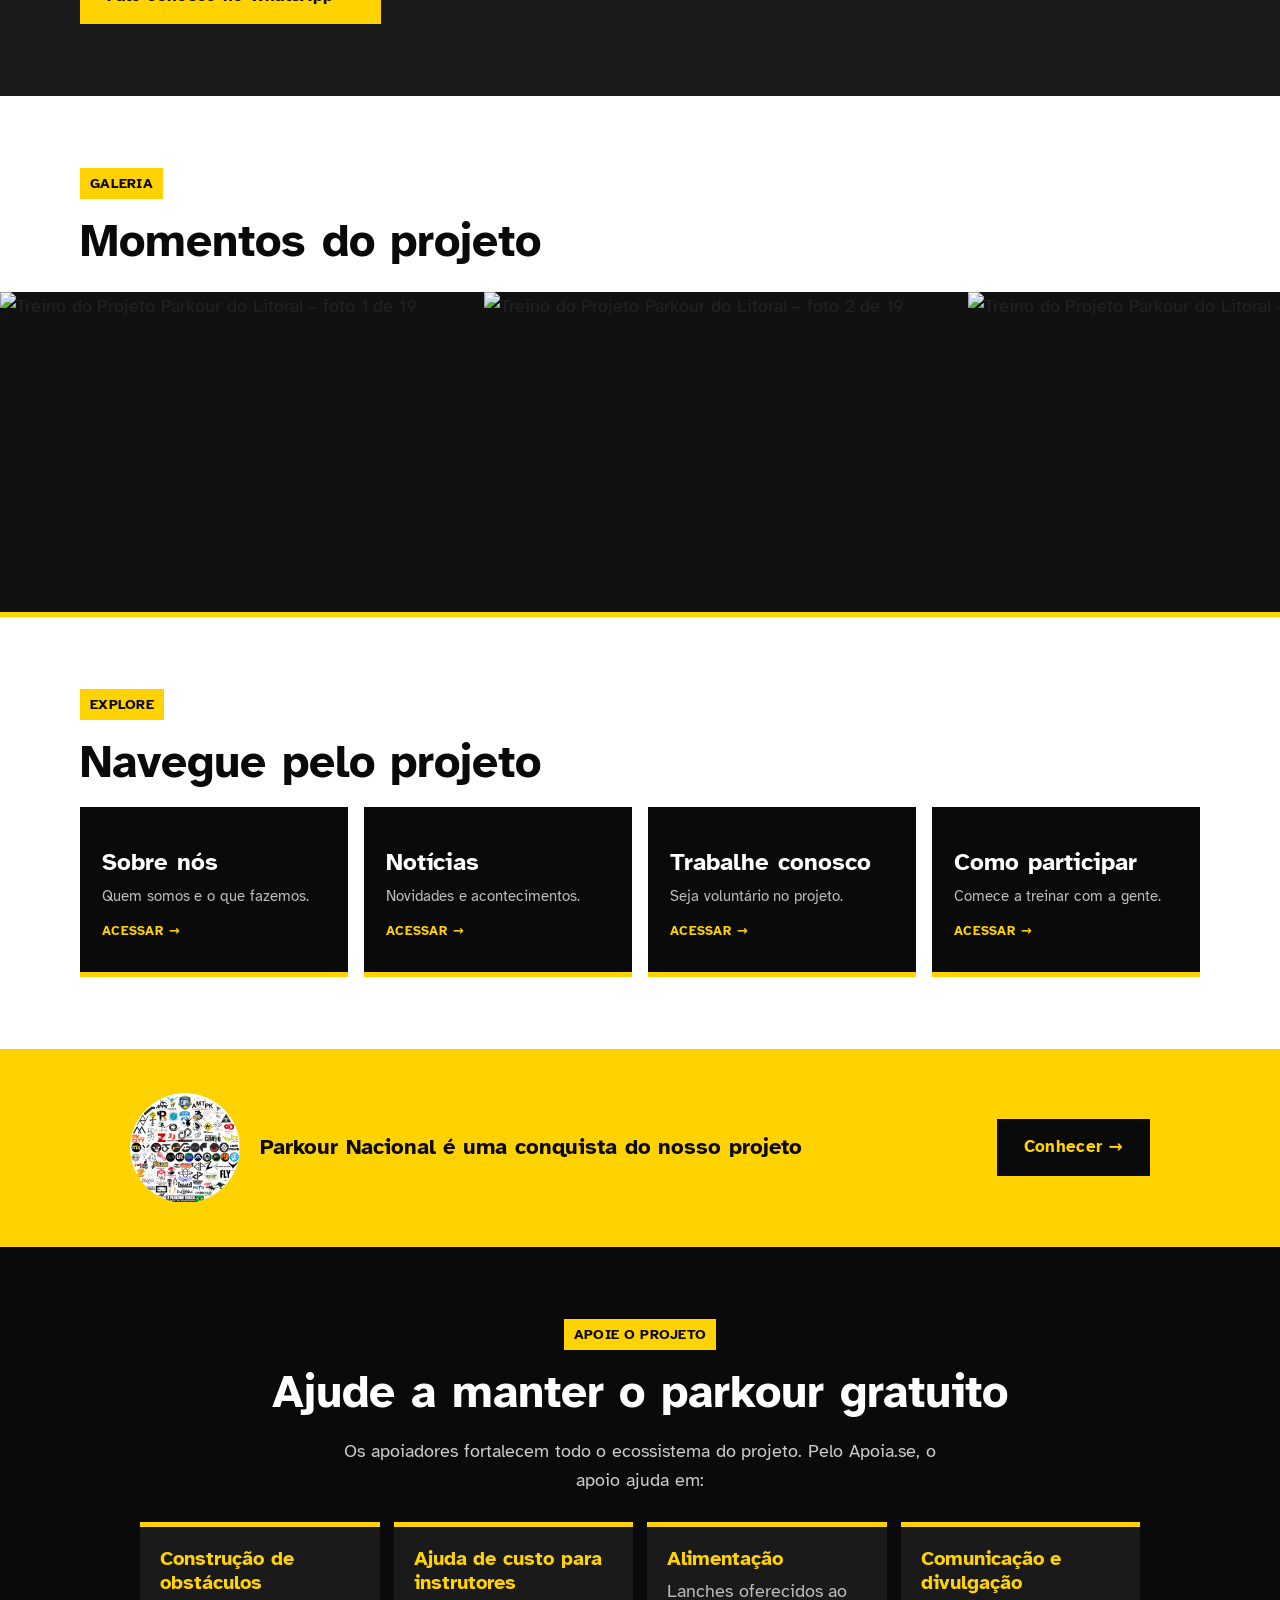
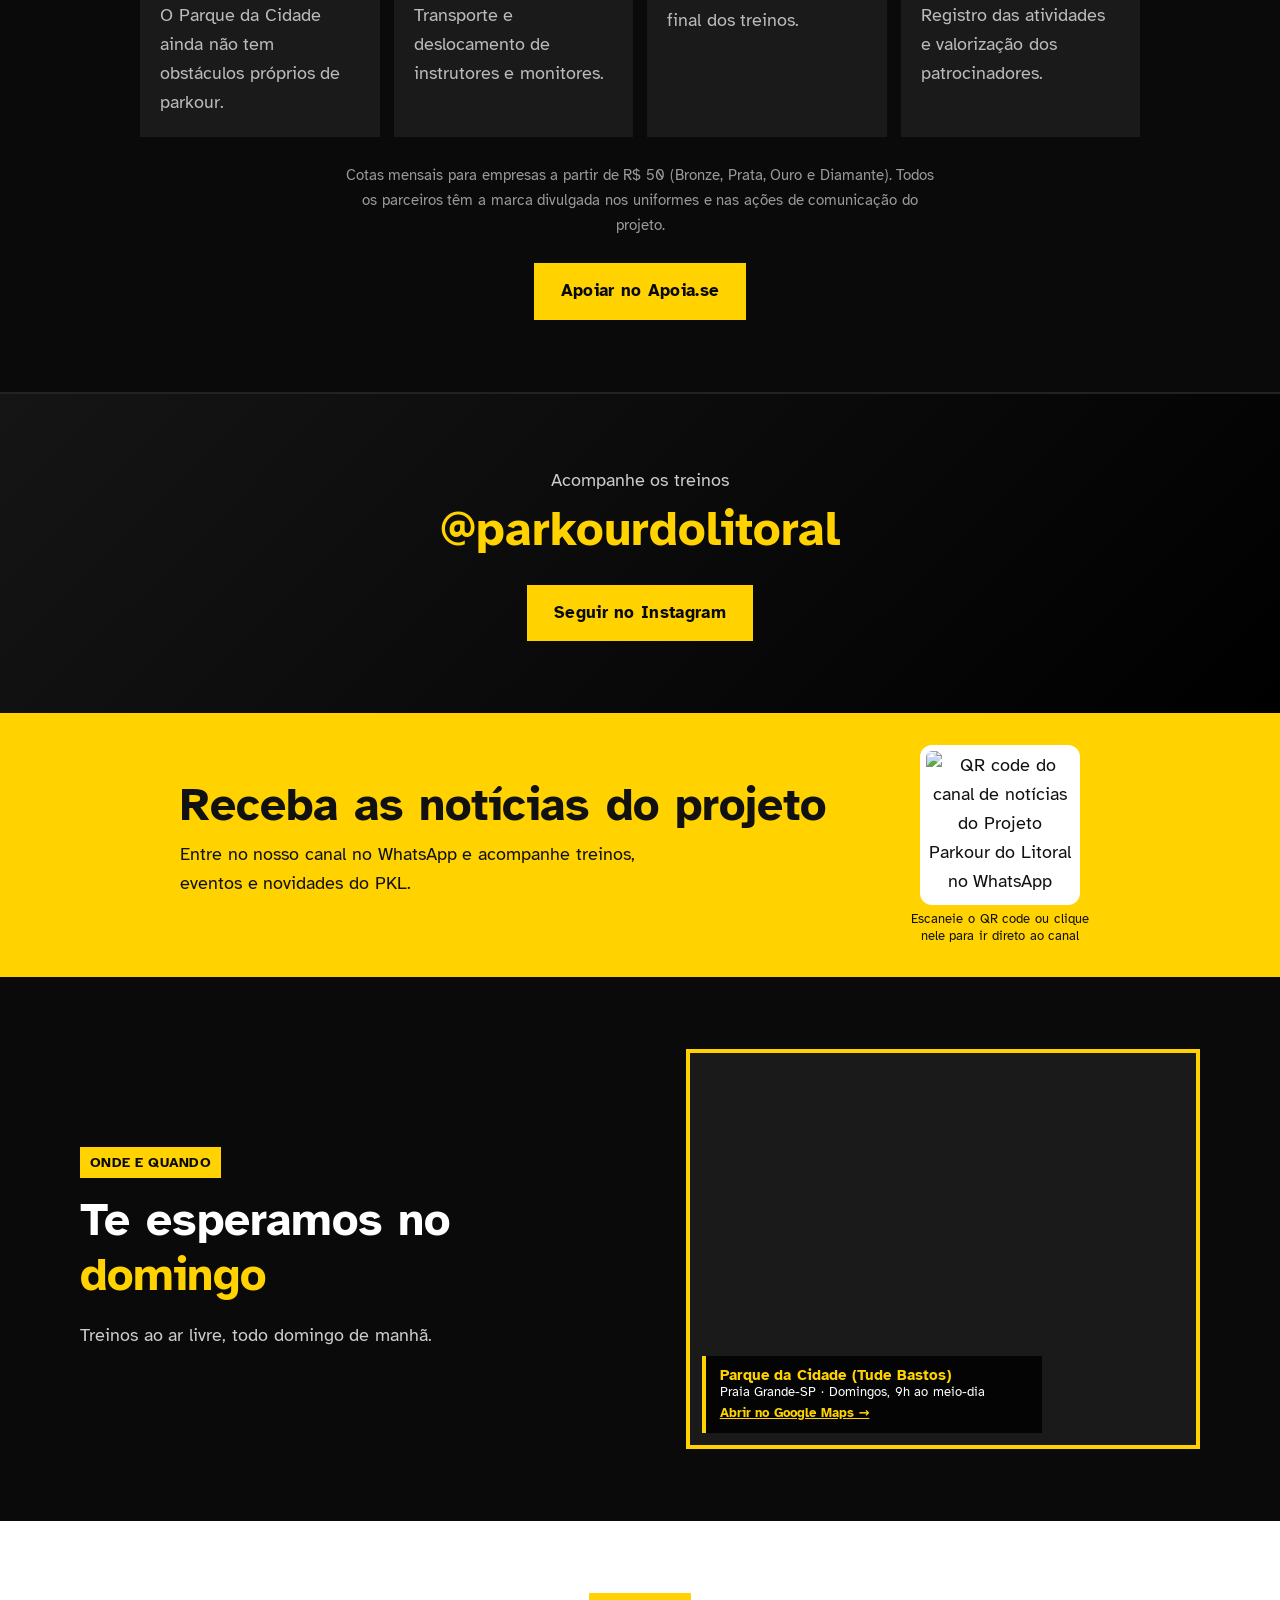
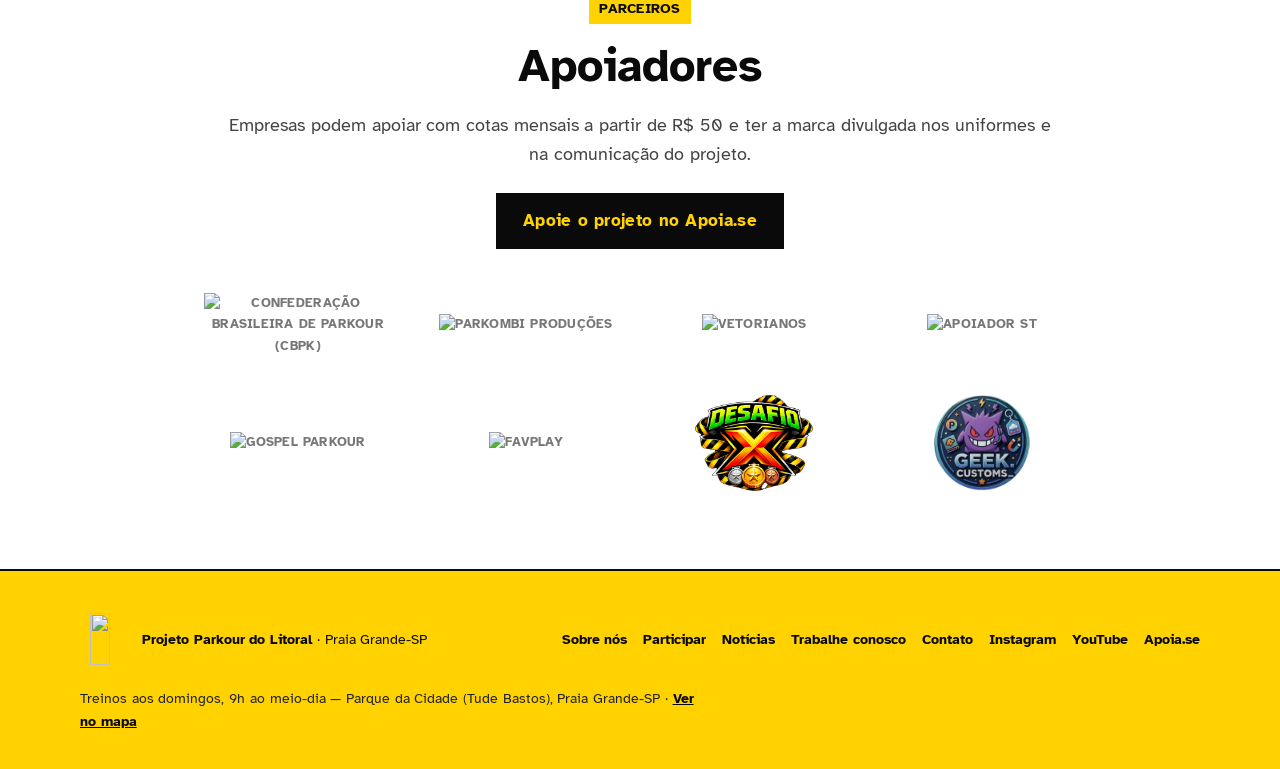
==== commit cdf680fe: "Recut the Desafio X logo so only the outside background is transparent. Interior black stays inside " ====
--- a/index.html
+++ b/index.html
@@ -128,7 +128,7 @@
   <p>Empresas podem apoiar com cotas mensais a partir de R$ 50 e ter a marca divulgada nos uniformes e na comunicação do projeto.</p>
   <p><a class="btn btn-k" href="https://apoia.se/parkourdolitoral" target="_blank" rel="noopener">Apoie o projeto no Apoia.se</a></p>
   <!-- LOGOS DOS APOIADORES -->
-  <ul class="sponsors"><li><img src="assets/apoiadores/cbpk.png" alt="Confederação Brasileira de Parkour (CBPK)" loading="lazy"></li><li><img src="assets/apoiadores/parkombi.png" alt="Parkombi Produções" loading="lazy"></li><li><img src="assets/apoiadores/vetorianos.png" alt="Vetorianos" loading="lazy"></li><li><img src="assets/apoiadores/st.png" alt="Apoiador st" loading="lazy"></li><li><img src="assets/apoiadores/gospel-parkour.png" alt="Gospel Parkour" loading="lazy"></li><li><img src="assets/apoiadores/favplay.png" alt="FavPlay" loading="lazy"></li><li><img src="assets/apoiadores/desafio-x.png" alt="Desafio X" loading="lazy"></li><li><img src="assets/apoiadores/geek-customs.png" alt="Geek Customs" loading="lazy"></li></ul>
+  <ul class="sponsors"><li><img src="assets/apoiadores/cbpk.png" alt="Confederação Brasileira de Parkour (CBPK)" loading="lazy"></li><li><img src="assets/apoiadores/parkombi.png" alt="Parkombi Produções" loading="lazy"></li><li><img src="assets/apoiadores/vetorianos.png" alt="Vetorianos" loading="lazy"></li><li><img src="assets/apoiadores/st.png" alt="Apoiador st" loading="lazy"></li><li><img src="assets/apoiadores/gospel-parkour.png" alt="Gospel Parkour" loading="lazy"></li><li><img src="assets/apoiadores/favplay.png" alt="FavPlay" loading="lazy"></li><li><img src="assets/apoiadores/desafio-x.png?v=2" alt="Desafio X" loading="lazy"></li><li><img src="assets/apoiadores/geek-customs.png" alt="Geek Customs" loading="lazy"></li></ul>
  </div>
 </section>
 <footer>
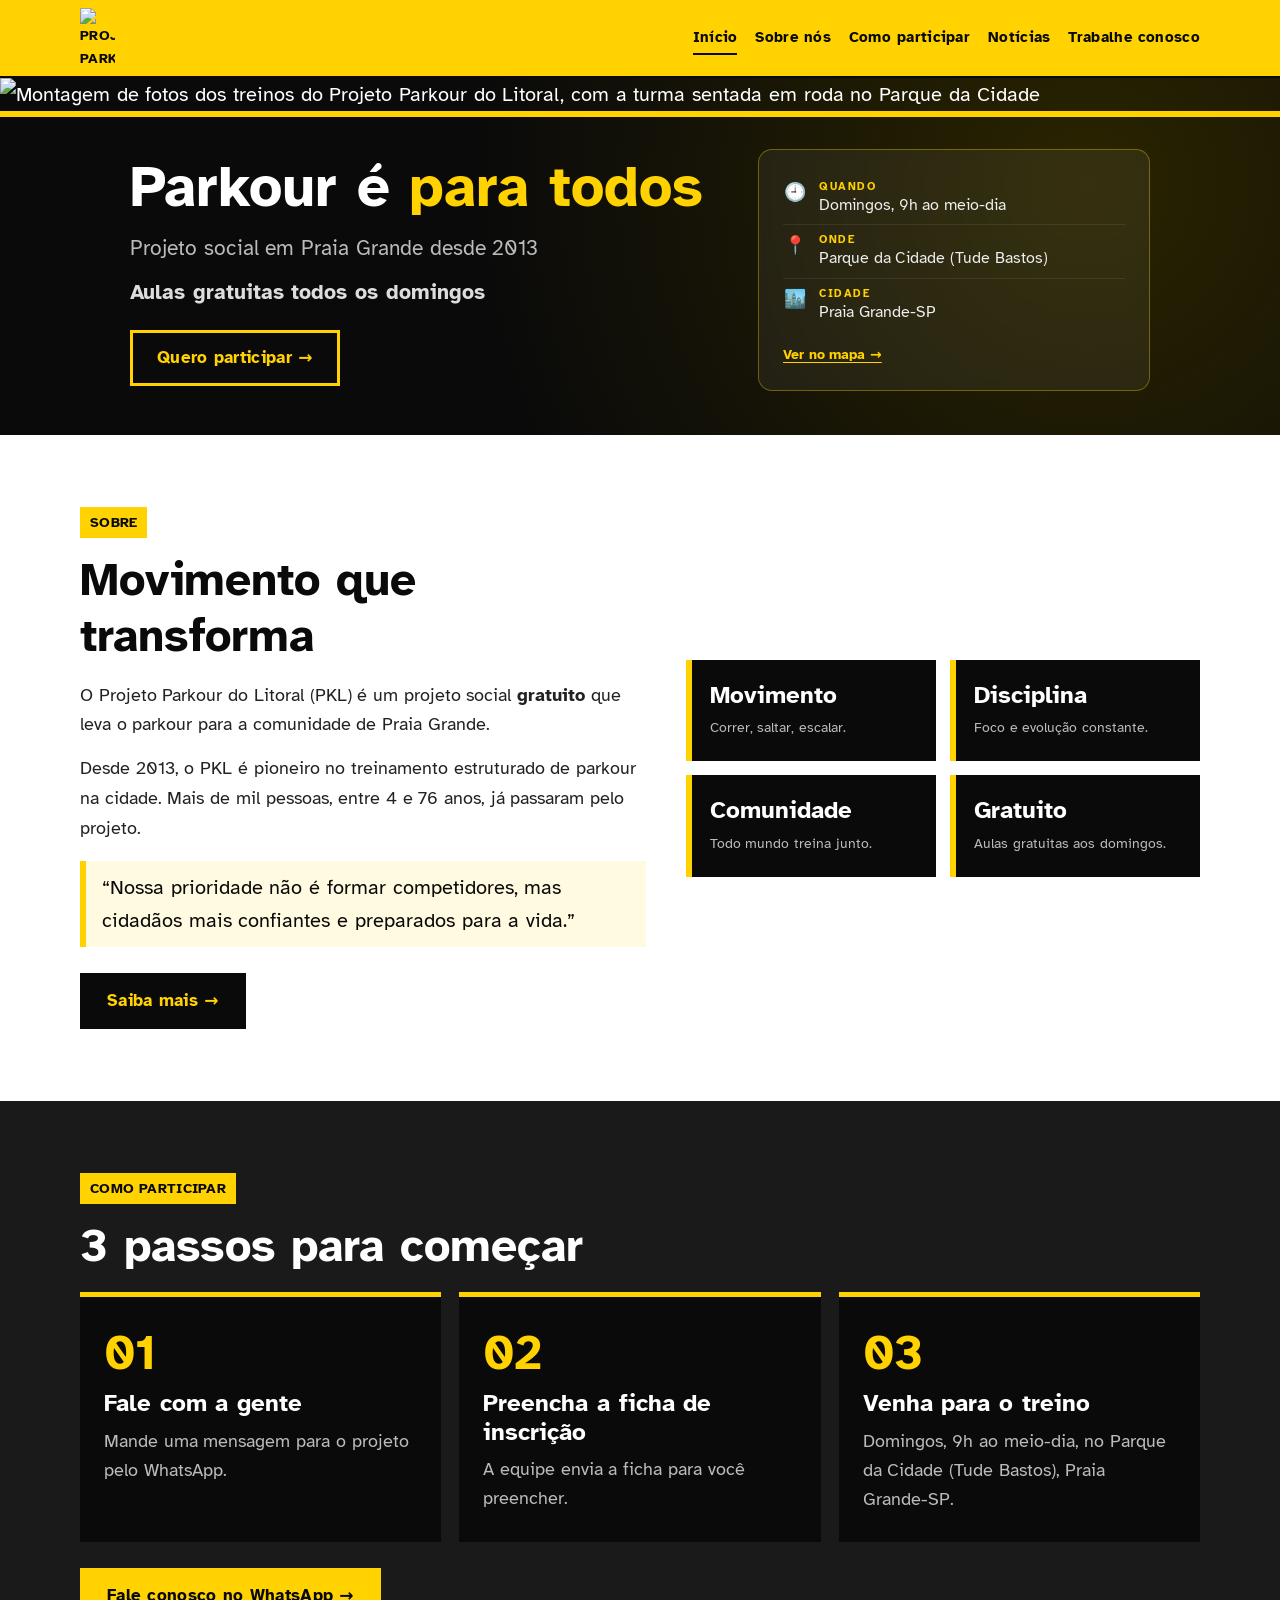
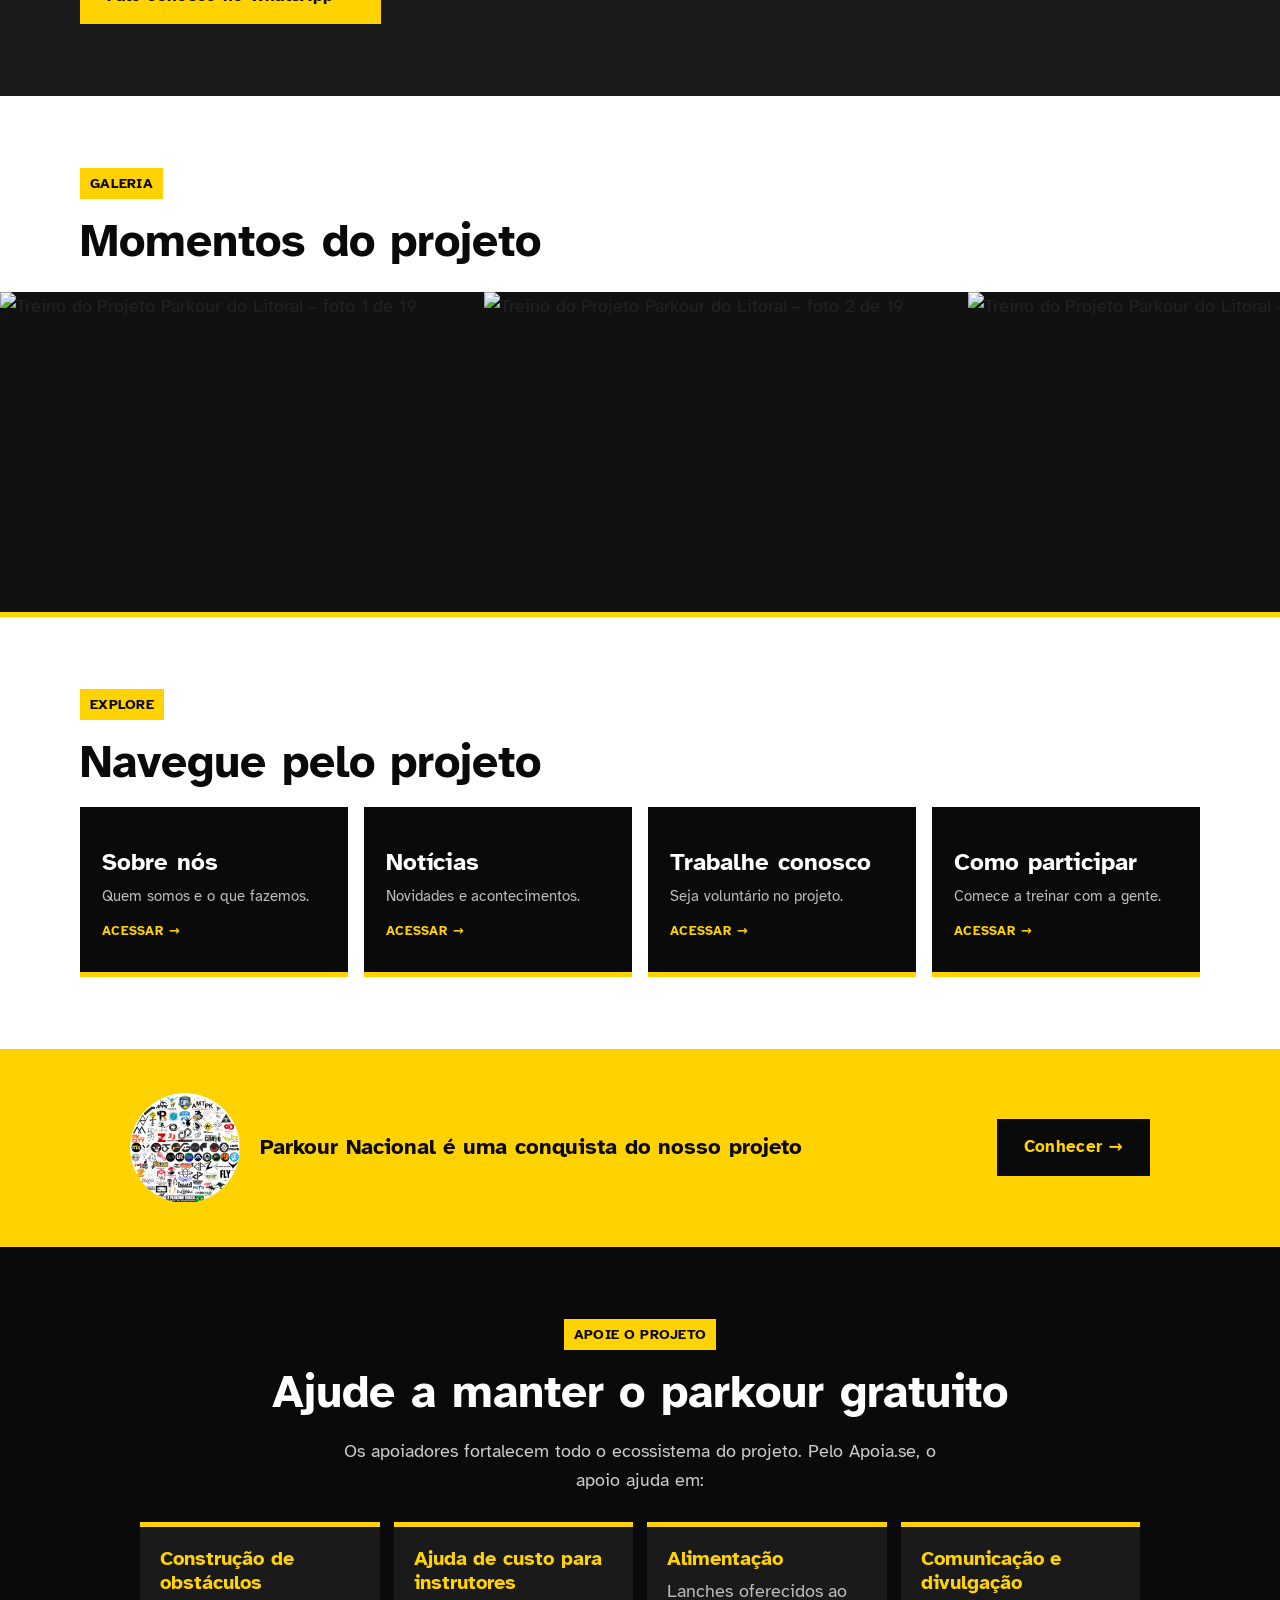
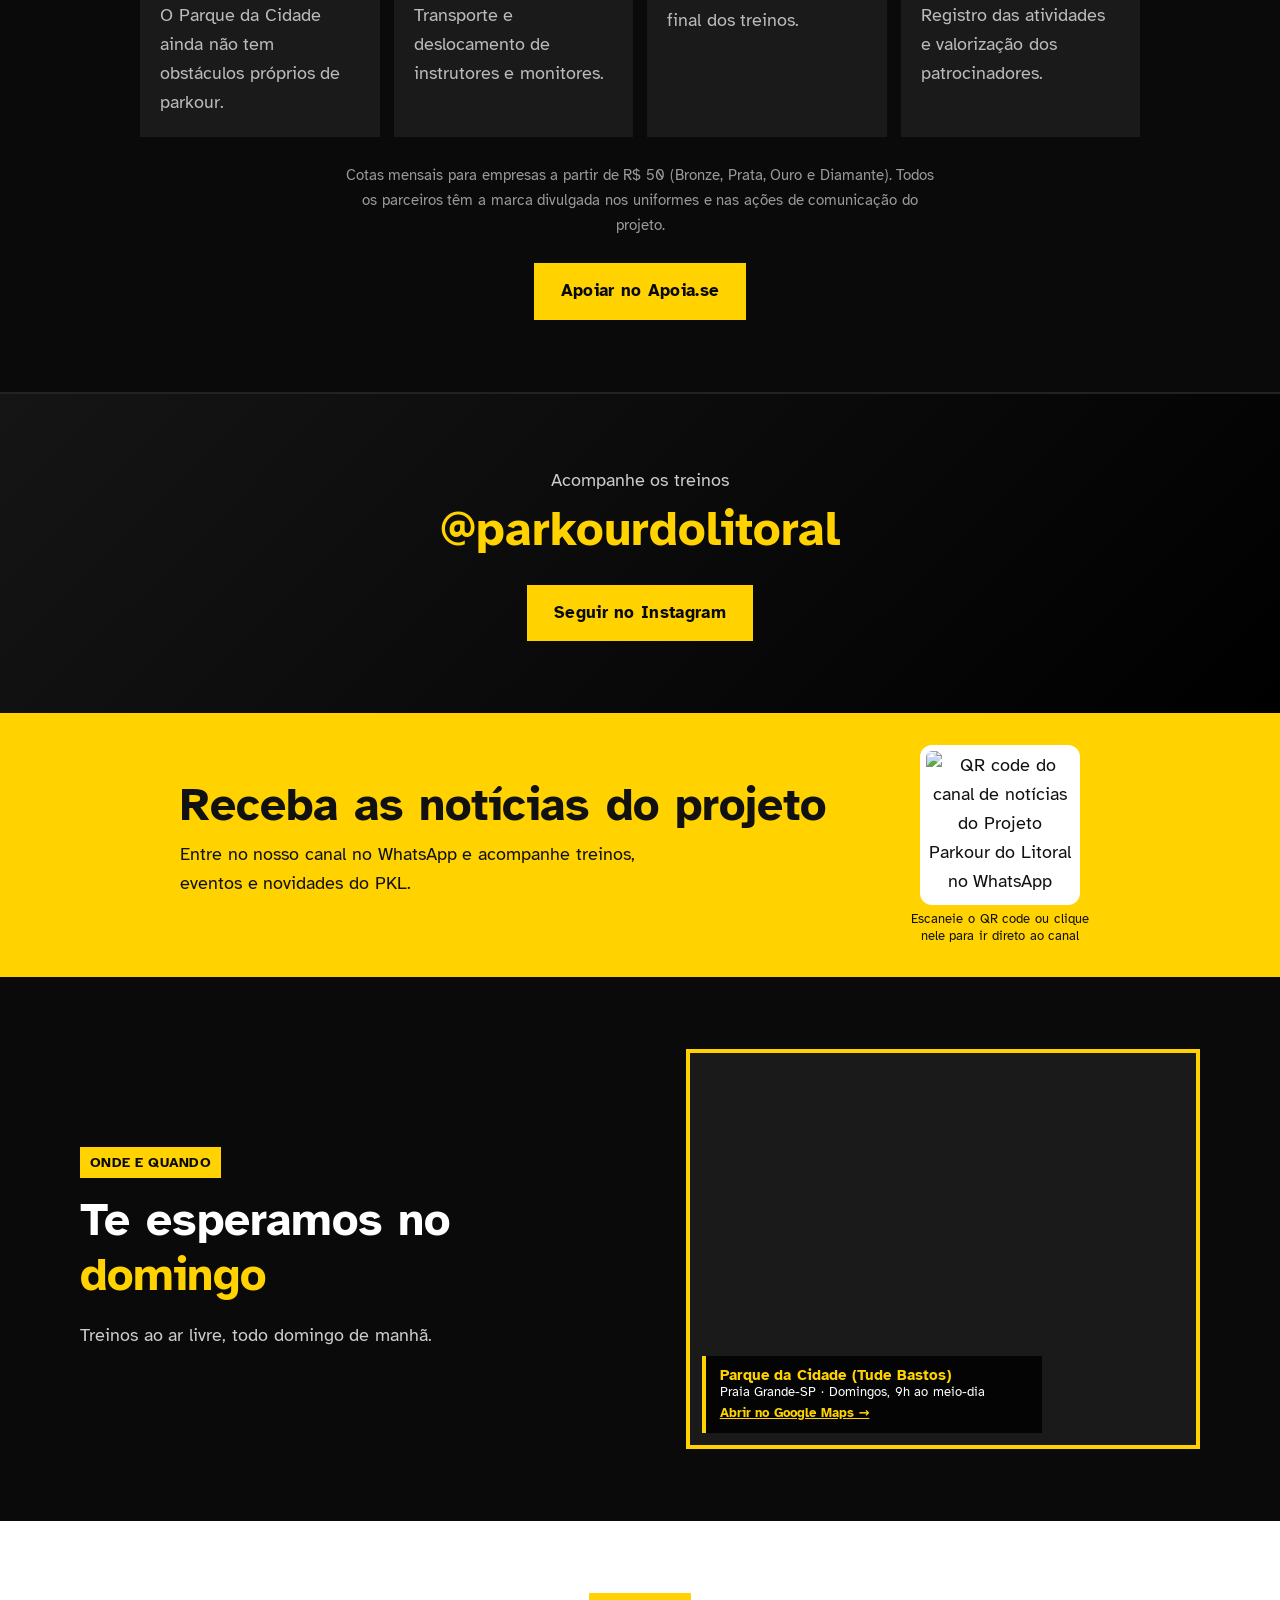
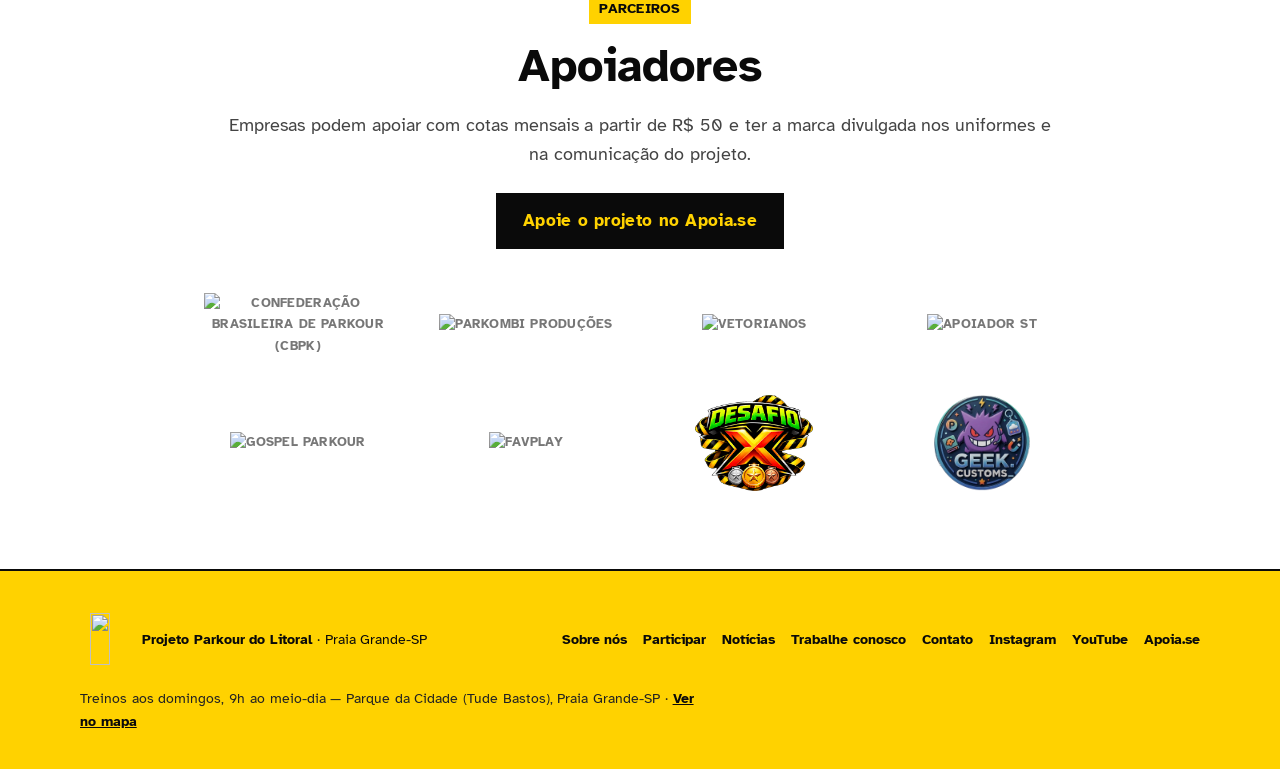
==== commit 18ae0892: "Fill the transparent notch under the Desafio X medals. The bite along the bottom edge is now opaque " ====
--- a/index.html
+++ b/index.html
@@ -128,7 +128,7 @@
   <p>Empresas podem apoiar com cotas mensais a partir de R$ 50 e ter a marca divulgada nos uniformes e na comunicação do projeto.</p>
   <p><a class="btn btn-k" href="https://apoia.se/parkourdolitoral" target="_blank" rel="noopener">Apoie o projeto no Apoia.se</a></p>
   <!-- LOGOS DOS APOIADORES -->
-  <ul class="sponsors"><li><img src="assets/apoiadores/cbpk.png" alt="Confederação Brasileira de Parkour (CBPK)" loading="lazy"></li><li><img src="assets/apoiadores/parkombi.png" alt="Parkombi Produções" loading="lazy"></li><li><img src="assets/apoiadores/vetorianos.png" alt="Vetorianos" loading="lazy"></li><li><img src="assets/apoiadores/st.png" alt="Apoiador st" loading="lazy"></li><li><img src="assets/apoiadores/gospel-parkour.png" alt="Gospel Parkour" loading="lazy"></li><li><img src="assets/apoiadores/favplay.png" alt="FavPlay" loading="lazy"></li><li><img src="assets/apoiadores/desafio-x.png?v=2" alt="Desafio X" loading="lazy"></li><li><img src="assets/apoiadores/geek-customs.png" alt="Geek Customs" loading="lazy"></li></ul>
+  <ul class="sponsors"><li><img src="assets/apoiadores/cbpk.png" alt="Confederação Brasileira de Parkour (CBPK)" loading="lazy"></li><li><img src="assets/apoiadores/parkombi.png" alt="Parkombi Produções" loading="lazy"></li><li><img src="assets/apoiadores/vetorianos.png" alt="Vetorianos" loading="lazy"></li><li><img src="assets/apoiadores/st.png" alt="Apoiador st" loading="lazy"></li><li><img src="assets/apoiadores/gospel-parkour.png" alt="Gospel Parkour" loading="lazy"></li><li><img src="assets/apoiadores/favplay.png" alt="FavPlay" loading="lazy"></li><li><img src="assets/apoiadores/desafio-x.png?v=3" alt="Desafio X" loading="lazy"></li><li><img src="assets/apoiadores/geek-customs.png" alt="Geek Customs" loading="lazy"></li></ul>
  </div>
 </section>
 <footer>
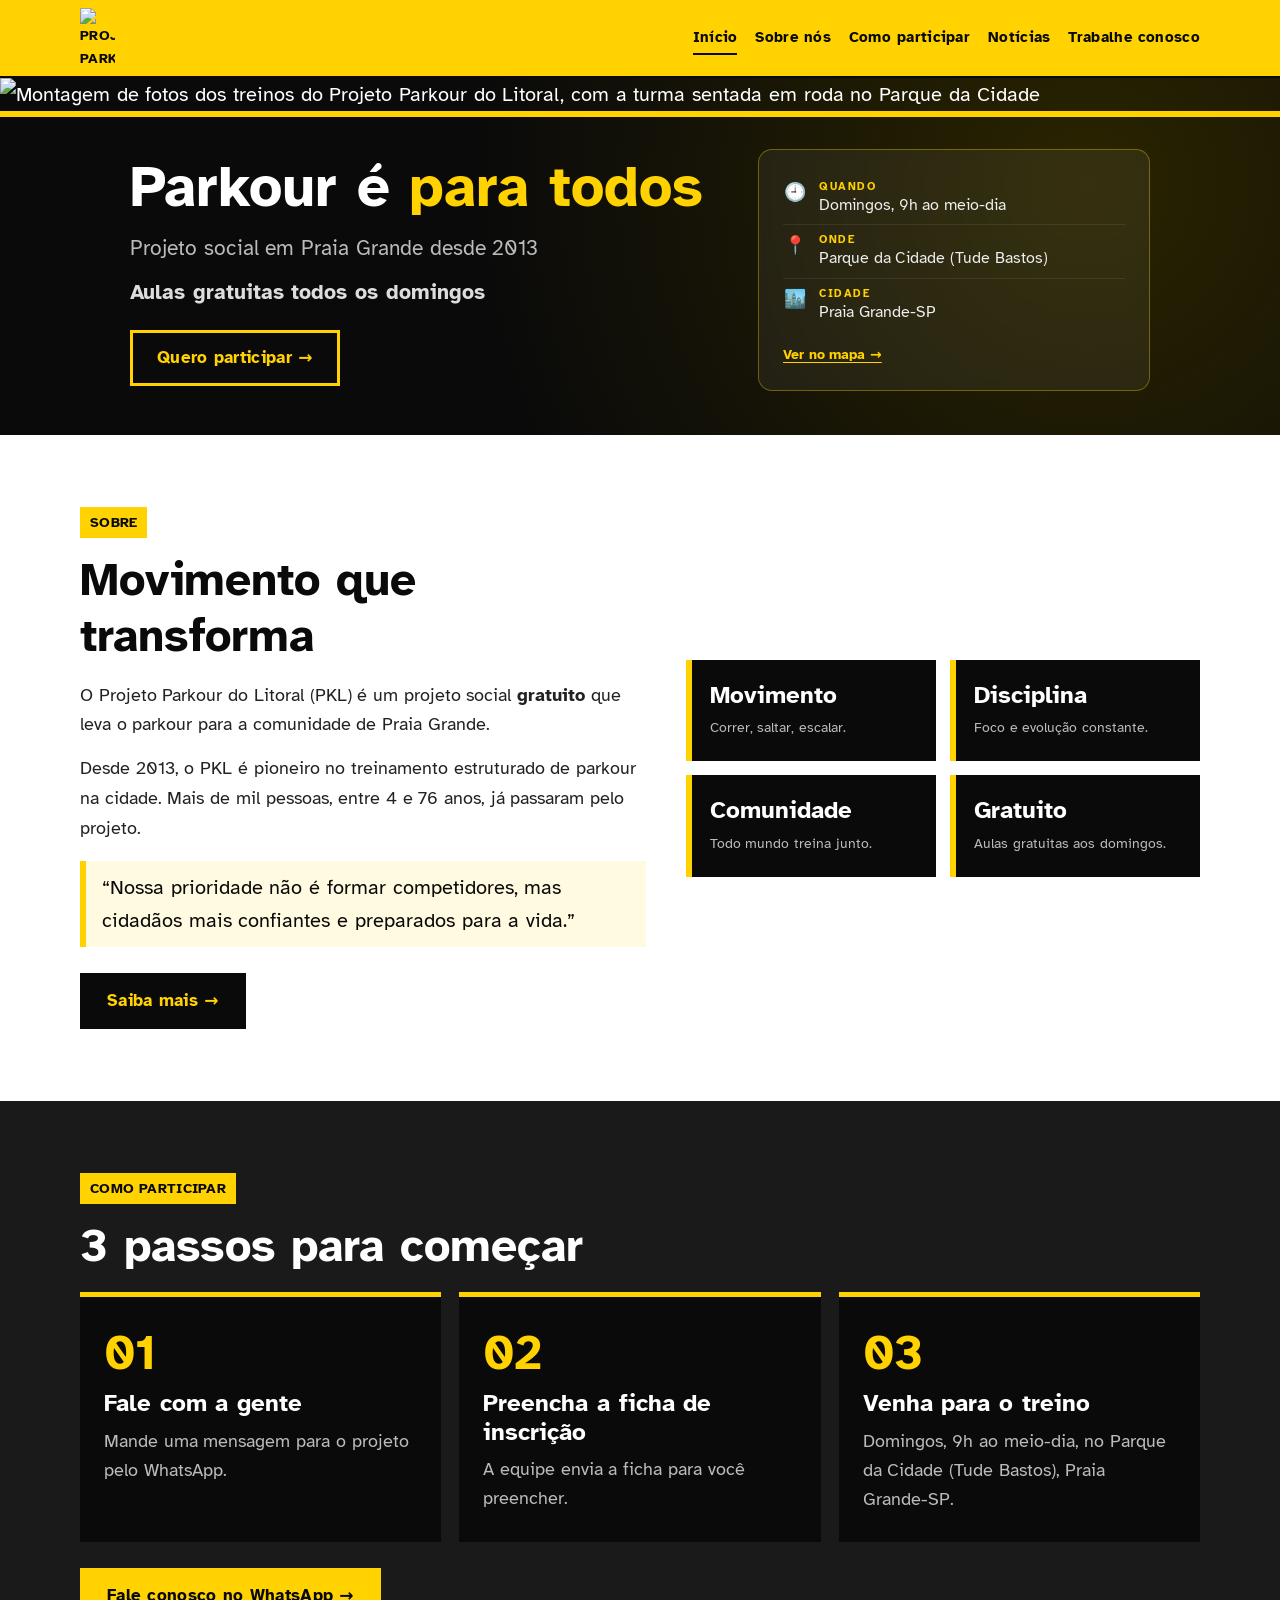
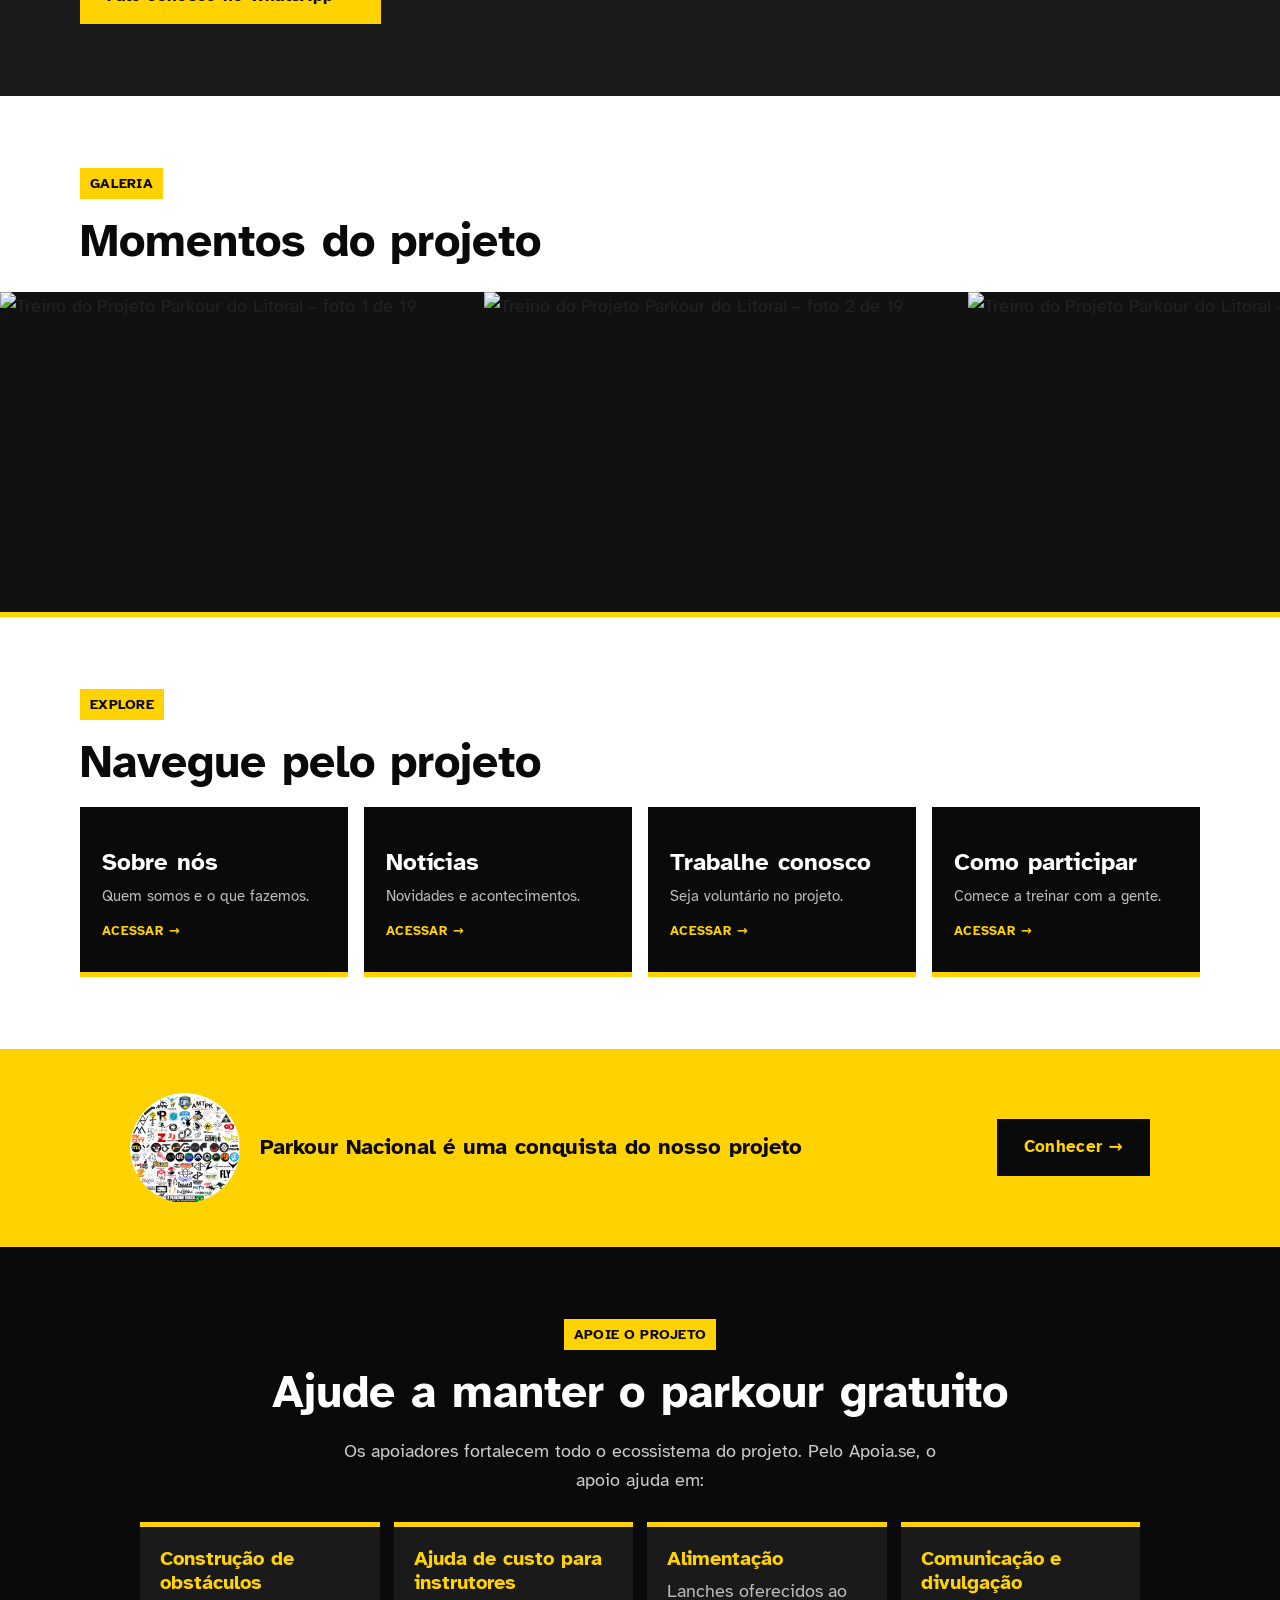
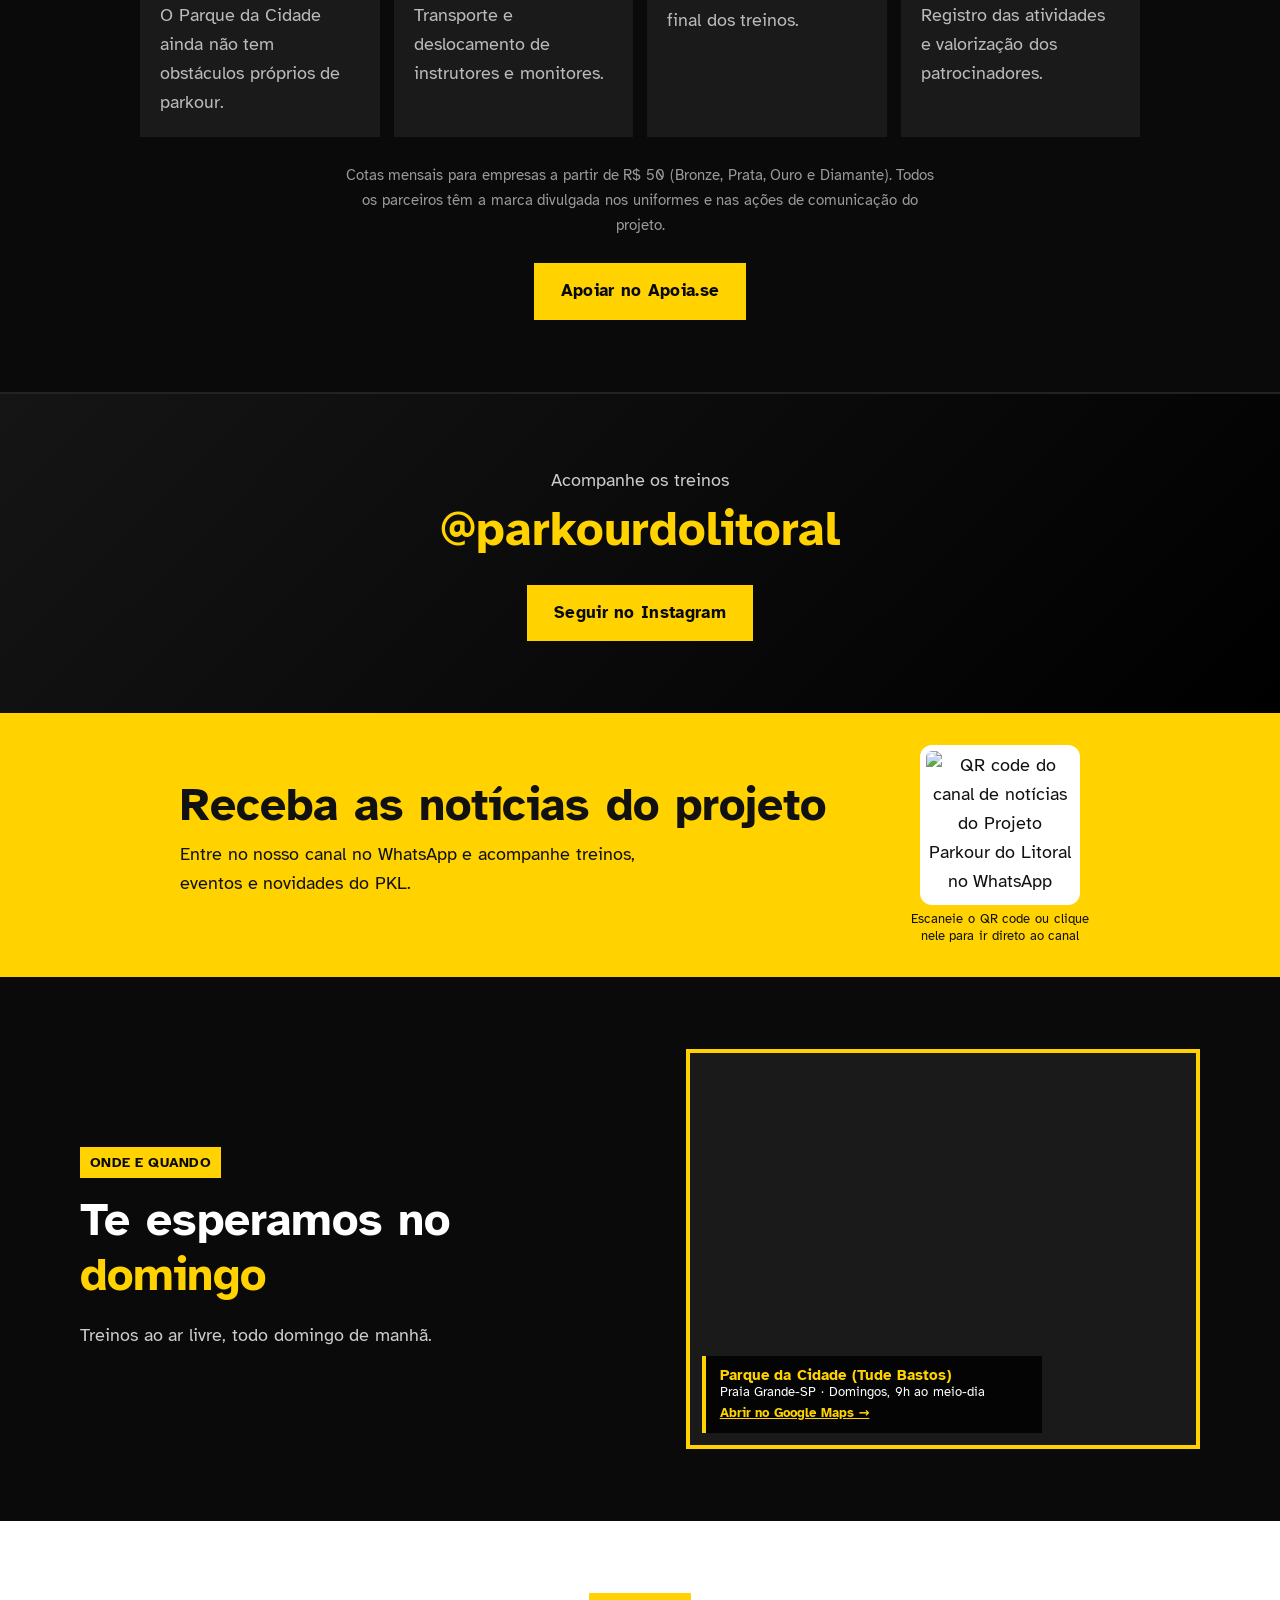
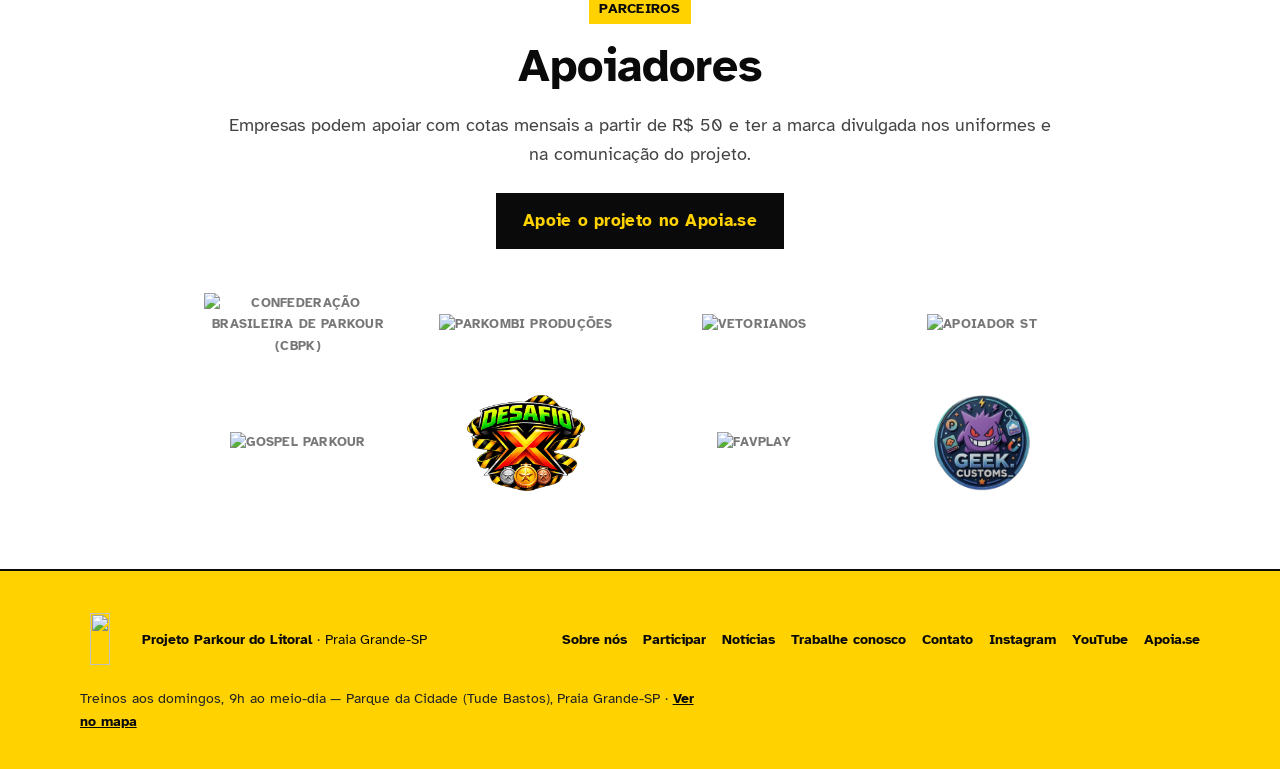
==== commit cb46dcb6: "Swap the Desafio X and FavPlay supporter logos. Desafio X now sits where FavPlay was, and FavPlay ta" ====
--- a/index.html
+++ b/index.html
@@ -128,7 +128,7 @@
   <p>Empresas podem apoiar com cotas mensais a partir de R$ 50 e ter a marca divulgada nos uniformes e na comunicação do projeto.</p>
   <p><a class="btn btn-k" href="https://apoia.se/parkourdolitoral" target="_blank" rel="noopener">Apoie o projeto no Apoia.se</a></p>
   <!-- LOGOS DOS APOIADORES -->
-  <ul class="sponsors"><li><img src="assets/apoiadores/cbpk.png" alt="Confederação Brasileira de Parkour (CBPK)" loading="lazy"></li><li><img src="assets/apoiadores/parkombi.png" alt="Parkombi Produções" loading="lazy"></li><li><img src="assets/apoiadores/vetorianos.png" alt="Vetorianos" loading="lazy"></li><li><img src="assets/apoiadores/st.png" alt="Apoiador st" loading="lazy"></li><li><img src="assets/apoiadores/gospel-parkour.png" alt="Gospel Parkour" loading="lazy"></li><li><img src="assets/apoiadores/favplay.png" alt="FavPlay" loading="lazy"></li><li><img src="assets/apoiadores/desafio-x.png?v=3" alt="Desafio X" loading="lazy"></li><li><img src="assets/apoiadores/geek-customs.png" alt="Geek Customs" loading="lazy"></li></ul>
+  <ul class="sponsors"><li><img src="assets/apoiadores/cbpk.png" alt="Confederação Brasileira de Parkour (CBPK)" loading="lazy"></li><li><img src="assets/apoiadores/parkombi.png" alt="Parkombi Produções" loading="lazy"></li><li><img src="assets/apoiadores/vetorianos.png" alt="Vetorianos" loading="lazy"></li><li><img src="assets/apoiadores/st.png" alt="Apoiador st" loading="lazy"></li><li><img src="assets/apoiadores/gospel-parkour.png" alt="Gospel Parkour" loading="lazy"></li><li><img src="assets/apoiadores/desafio-x.png?v=3" alt="Desafio X" loading="lazy"></li><li><img src="assets/apoiadores/favplay.png" alt="FavPlay" loading="lazy"></li><li><img src="assets/apoiadores/geek-customs.png" alt="Geek Customs" loading="lazy"></li></ul>
  </div>
 </section>
 <footer>
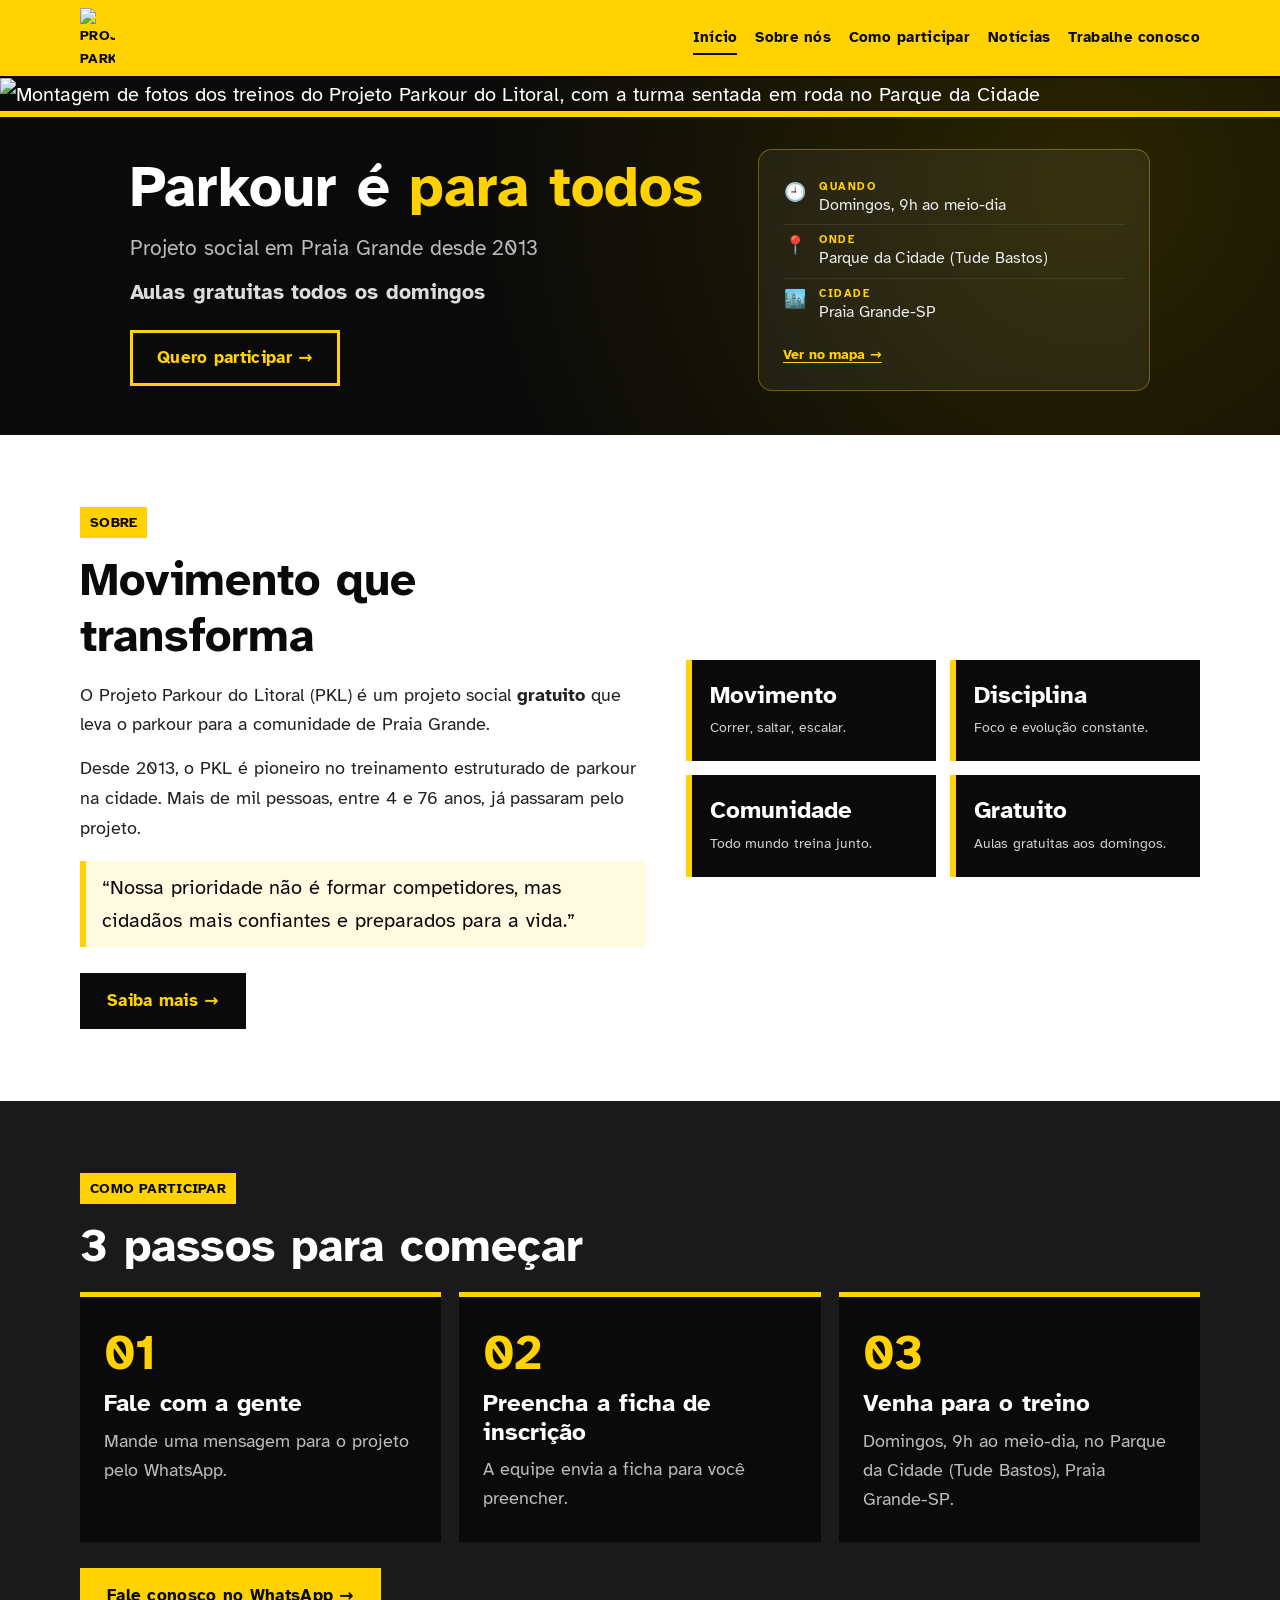
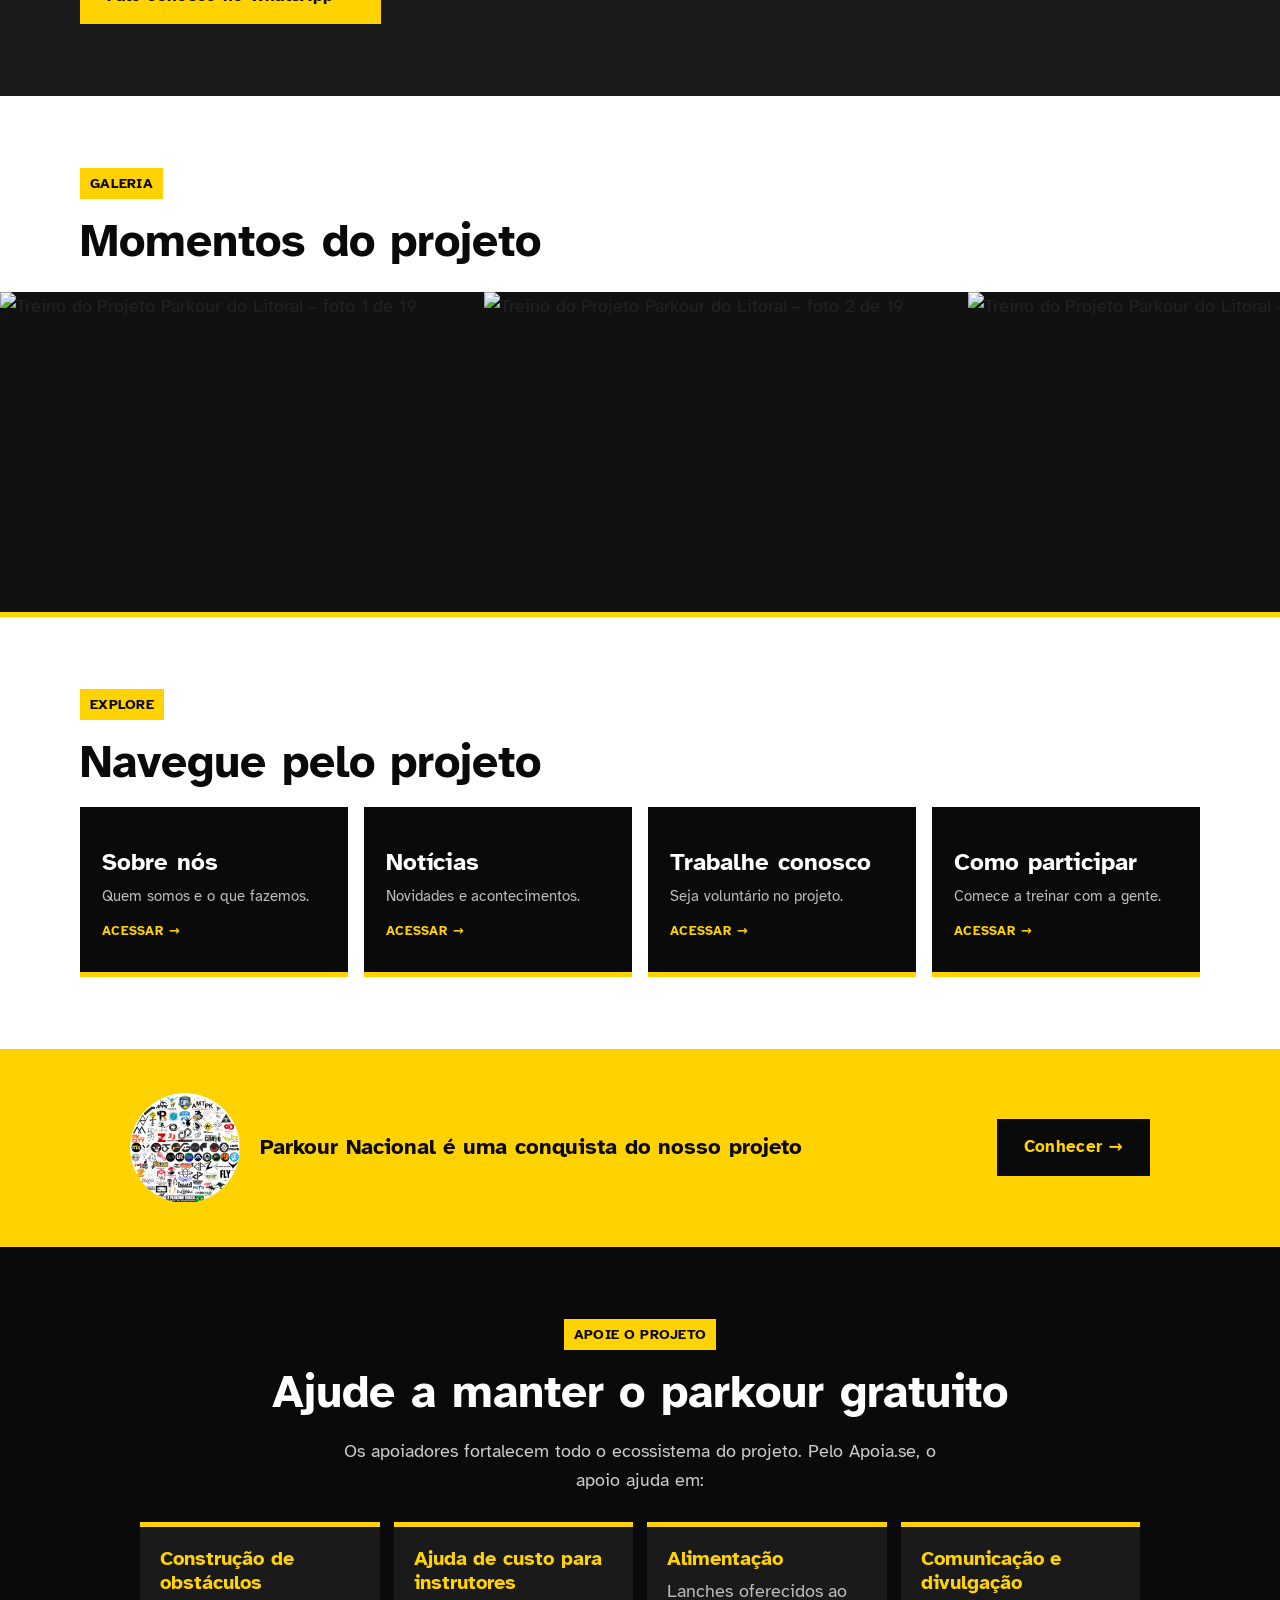
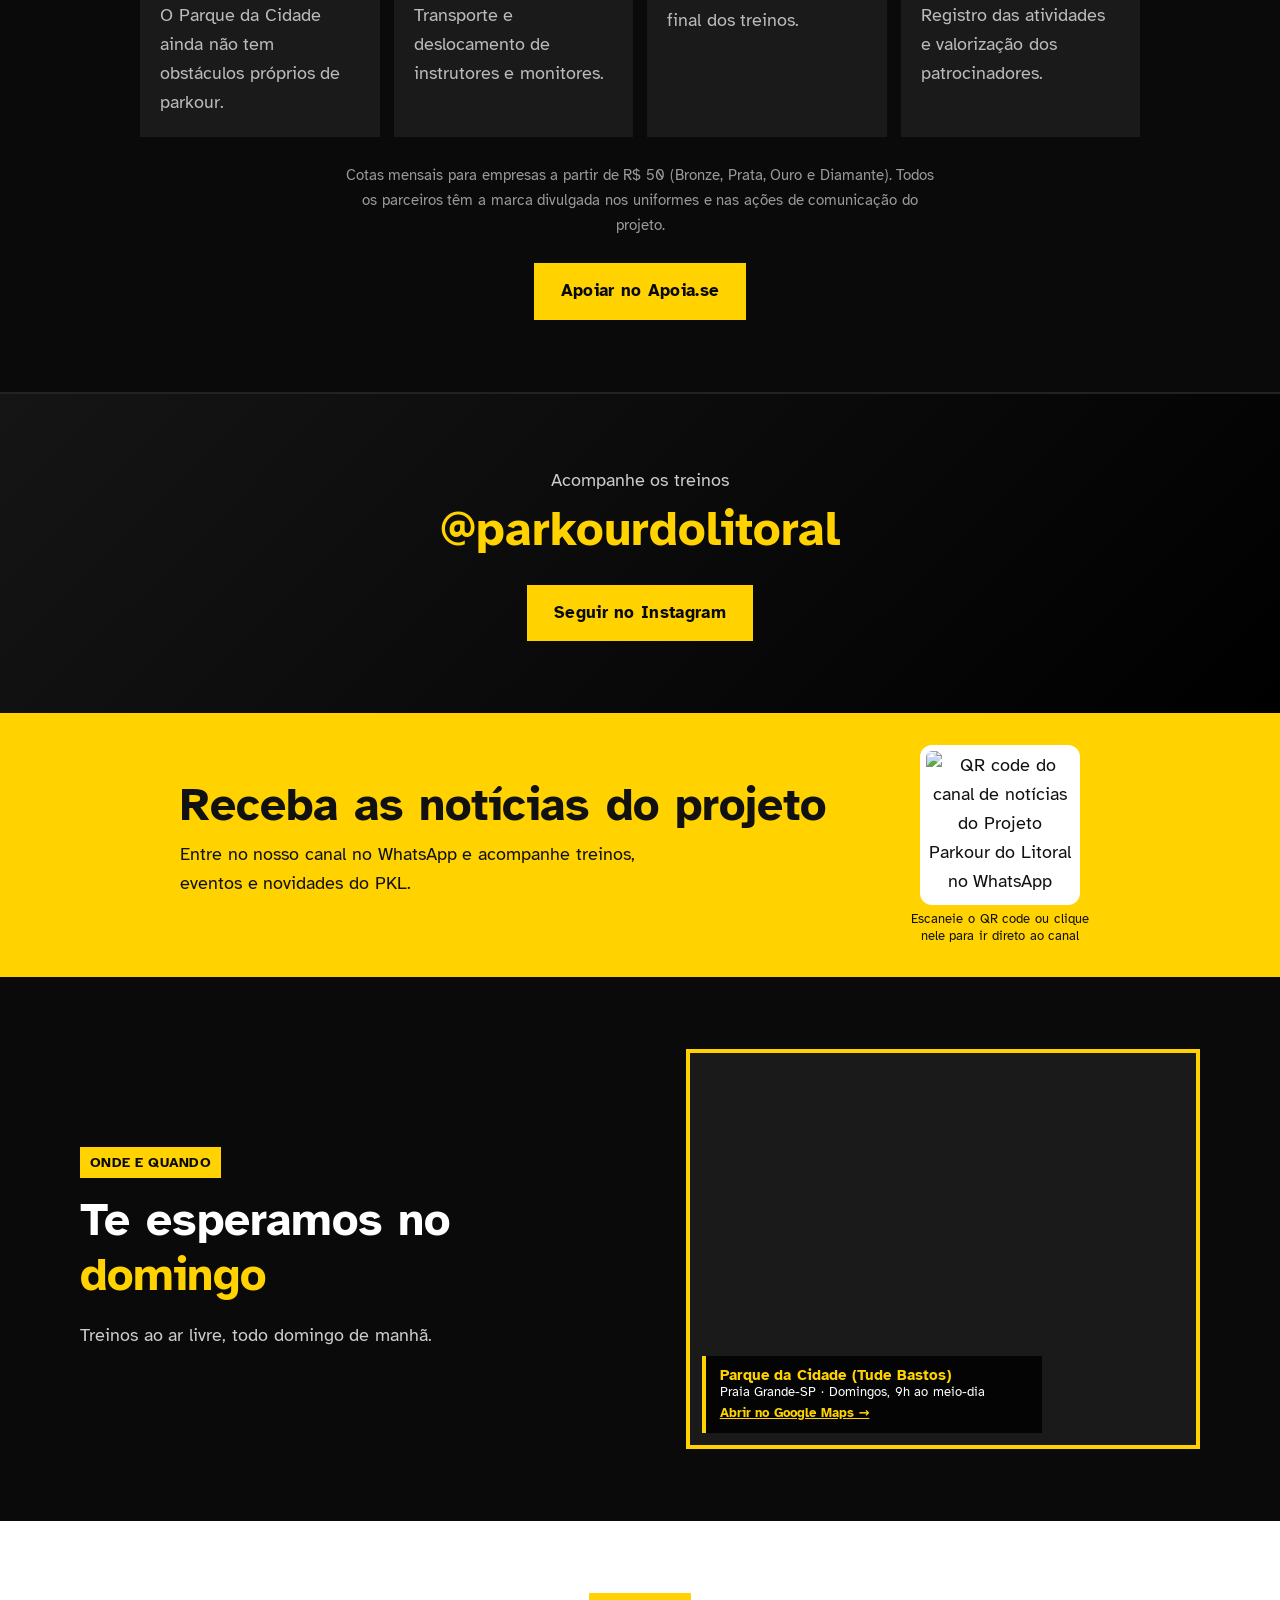
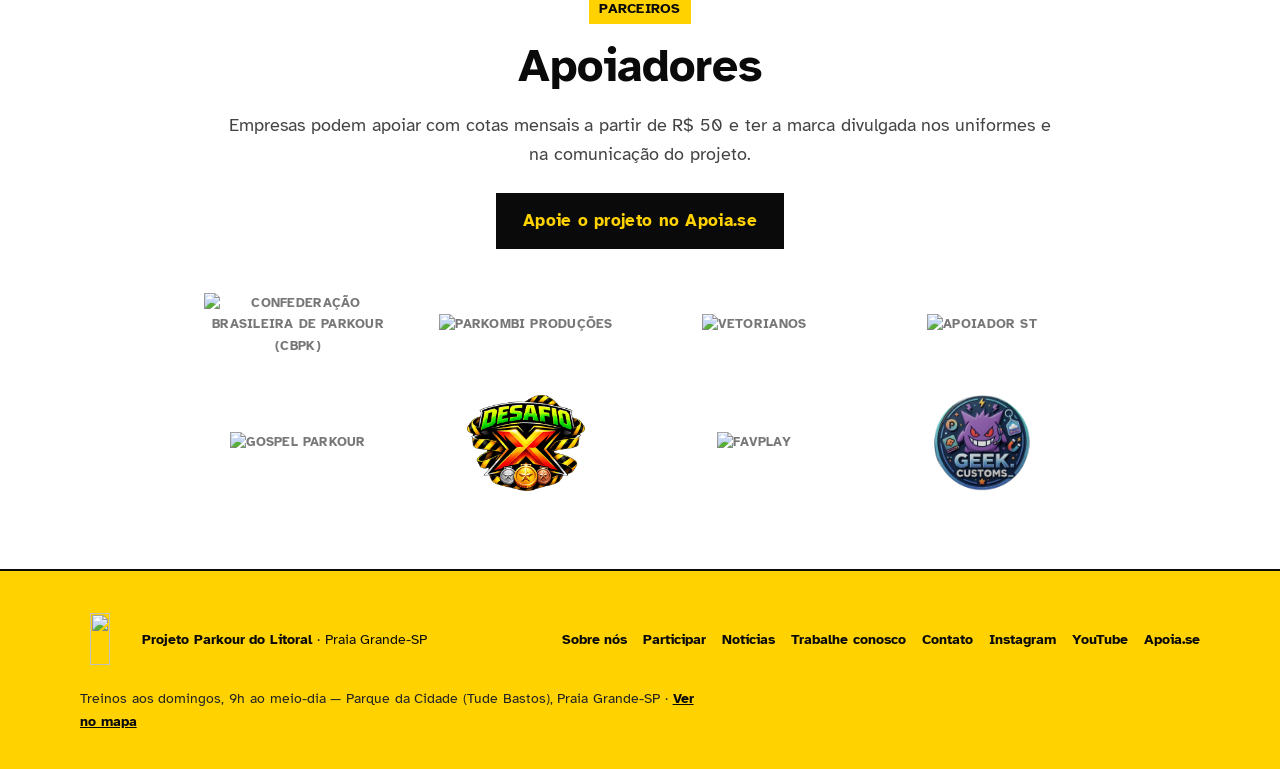
==== commit a48ba85a: "Lighten black stat-card descriptions so they meet WCAG AA. .light p used the same specificity as .pi" ====
--- a/index.html
+++ b/index.html
@@ -28,7 +28,7 @@
 <link rel="preconnect" href="https://fonts.googleapis.com">
 <link rel="preconnect" href="https://fonts.gstatic.com" crossorigin>
 <link href="https://fonts.googleapis.com/css2?family=Atkinson+Hyperlegible:ital,wght@0,400;0,700;1,400&display=swap" rel="stylesheet">
-<link rel="stylesheet" href="assets/style.css?v=17">
+<link rel="stylesheet" href="assets/style.css?v=18">
 </head>
 <body>
 <a class="skip" href="#conteudo">Pular para o conteúdo</a>
--- a/assets/style.css
+++ b/assets/style.css
@@ -301,3 +301,5 @@
 /* v17: oito apoiadores, duas linhas de quatro */
 @media(max-width:759px){.sponsors{grid-template-columns:repeat(2,minmax(0,1fr)) !important;gap:10px 14px;max-width:420px;margin-left:auto;margin-right:auto}.sponsors li img{max-height:78px}}
 @media(min-width:760px){.sponsors{grid-template-columns:repeat(4,minmax(0,200px)) !important;justify-content:center;gap:12px 28px;max-width:920px;margin-left:auto;margin-right:auto}.sponsors li{min-height:104px}.sponsors li img{max-height:96px}}
+/* v18: descrições dos cartões pretos. .light p (#222) tem a mesma especificidade que .pill p e vinha depois, então o texto ficava escuro no preto. */
+.pill p{color:#d0d0d0}
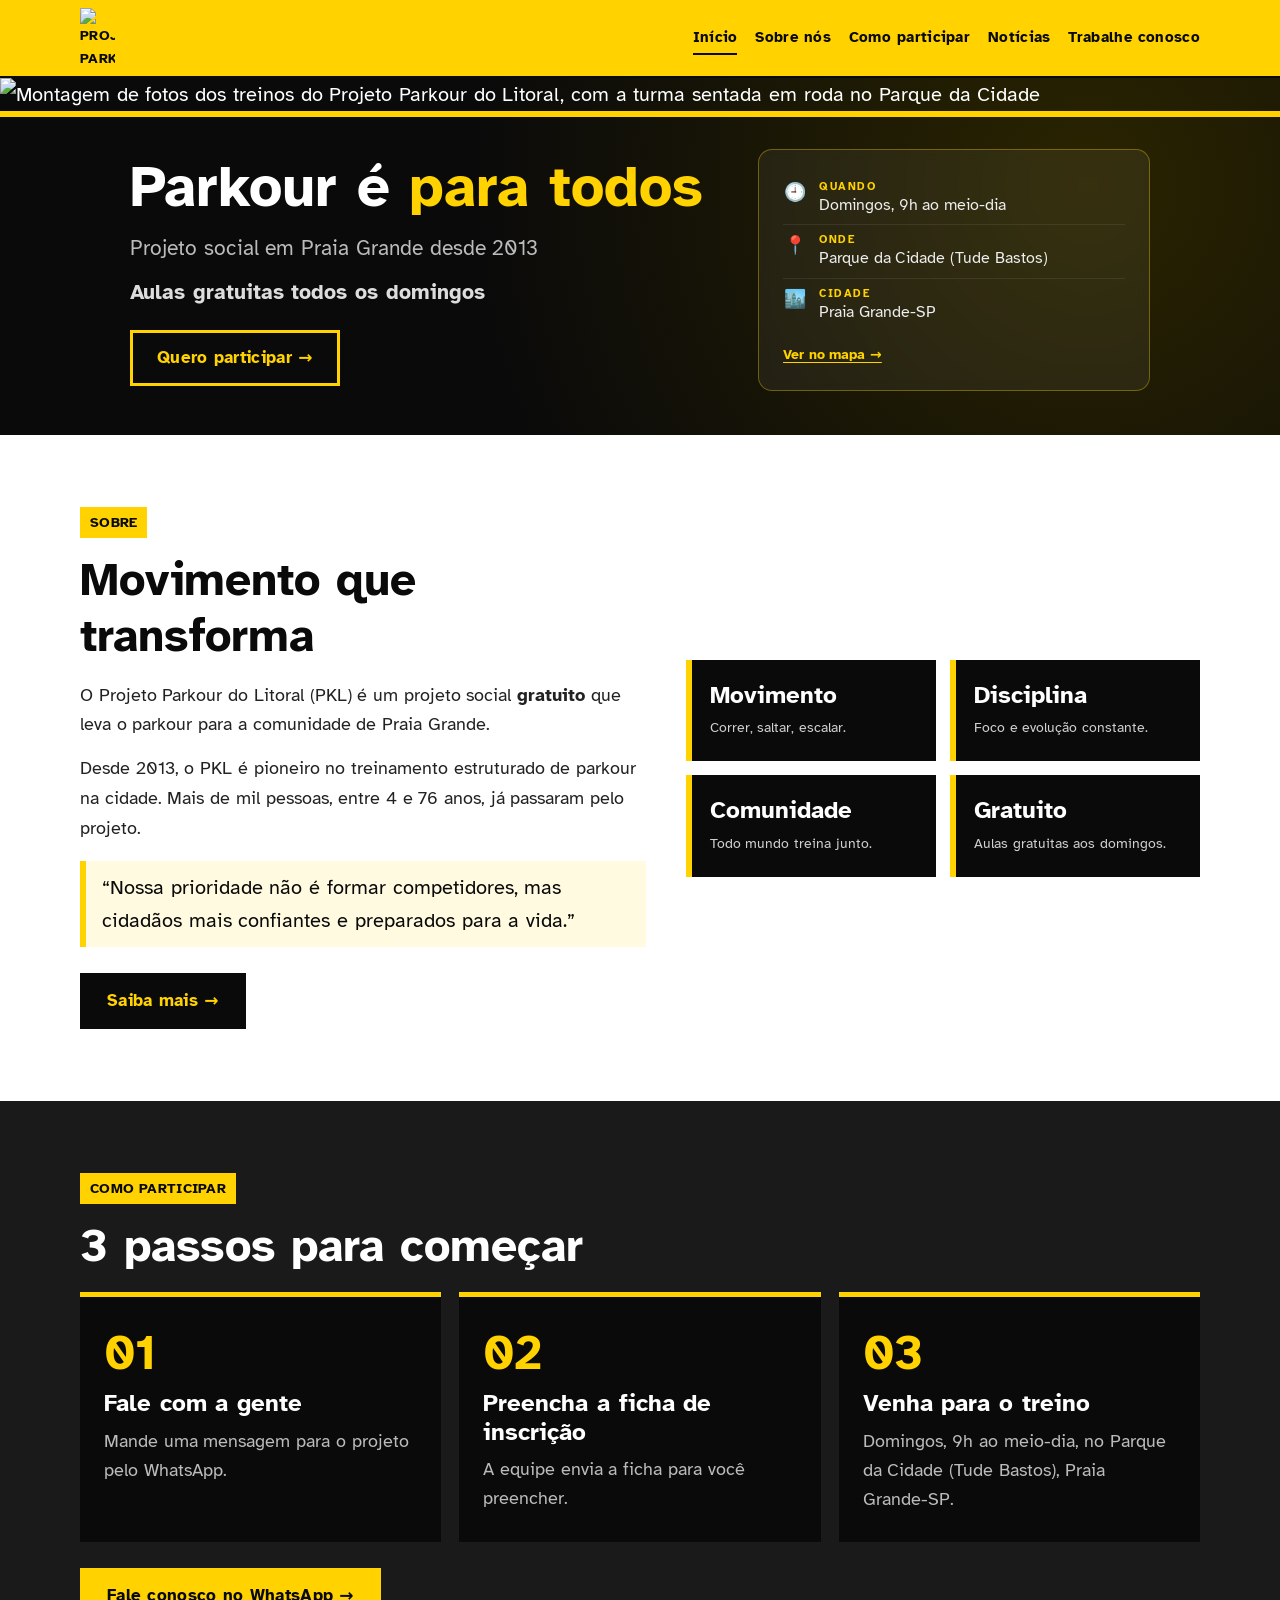
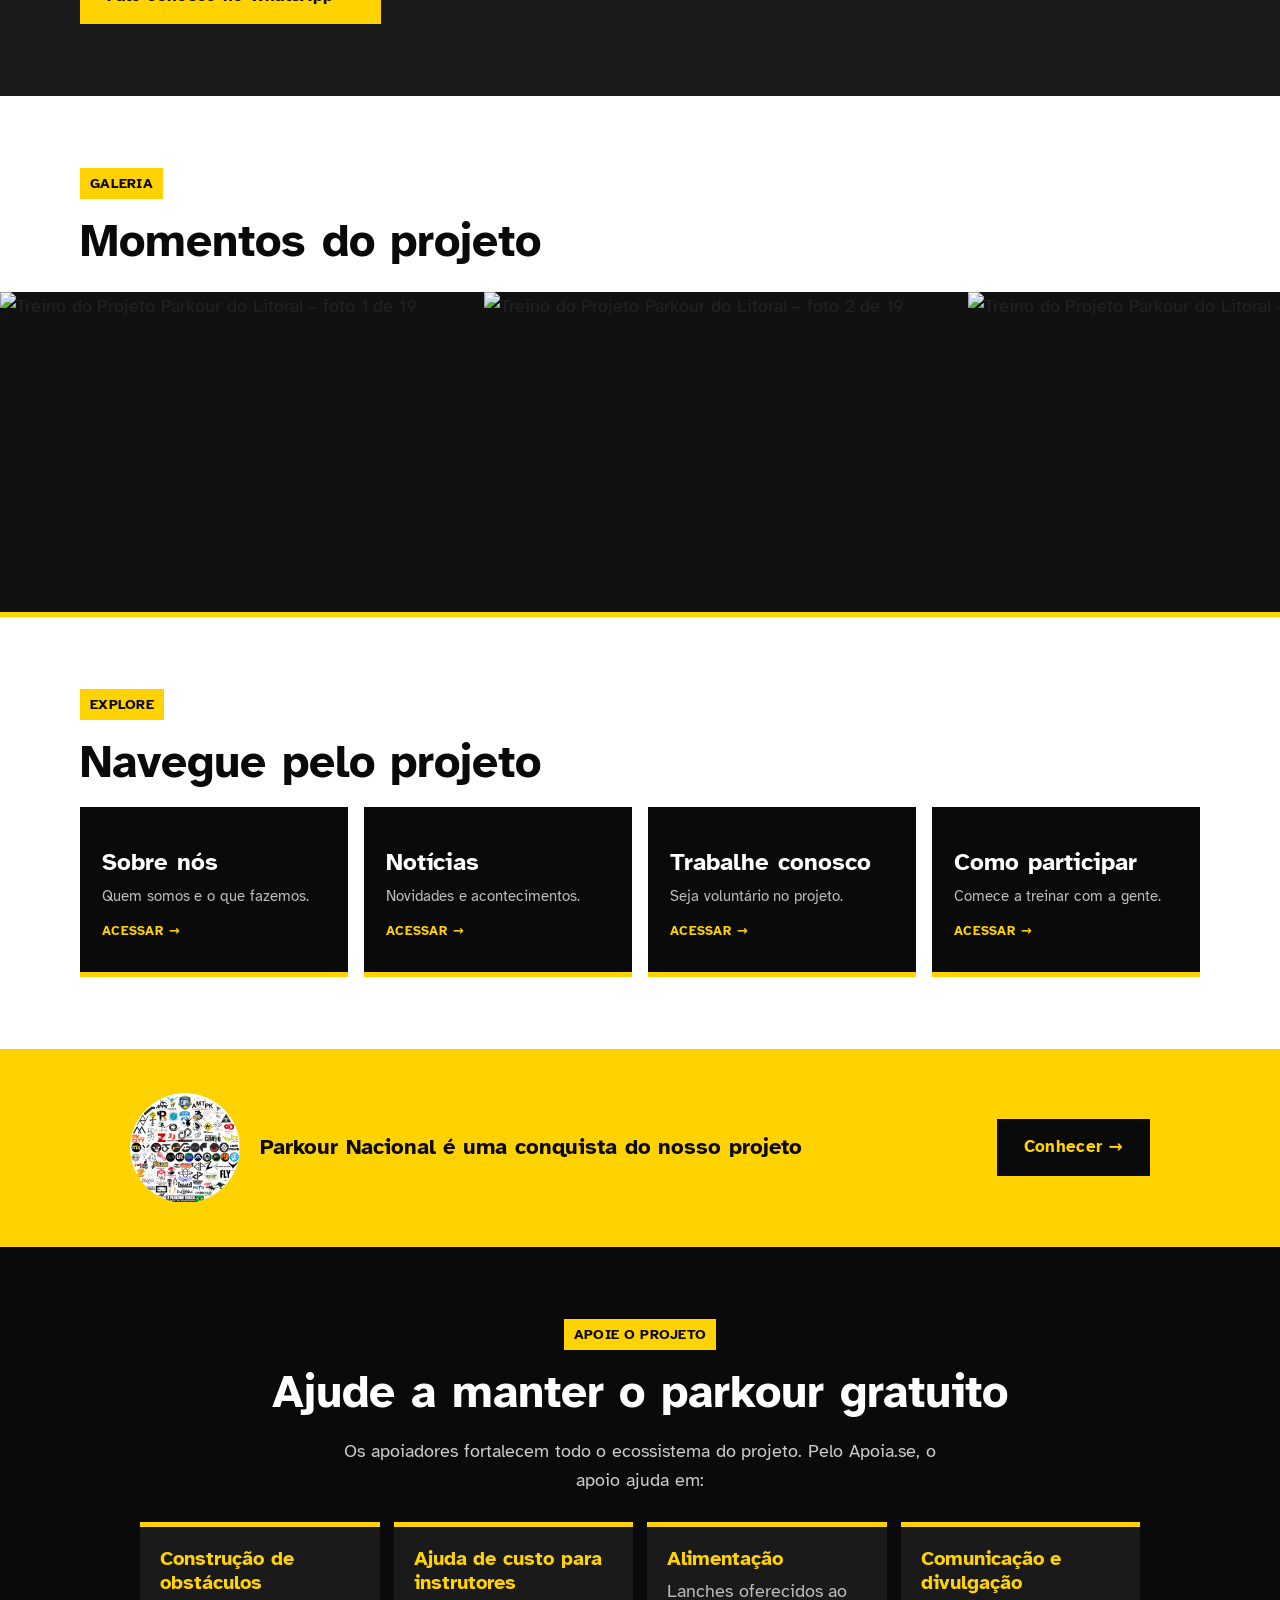
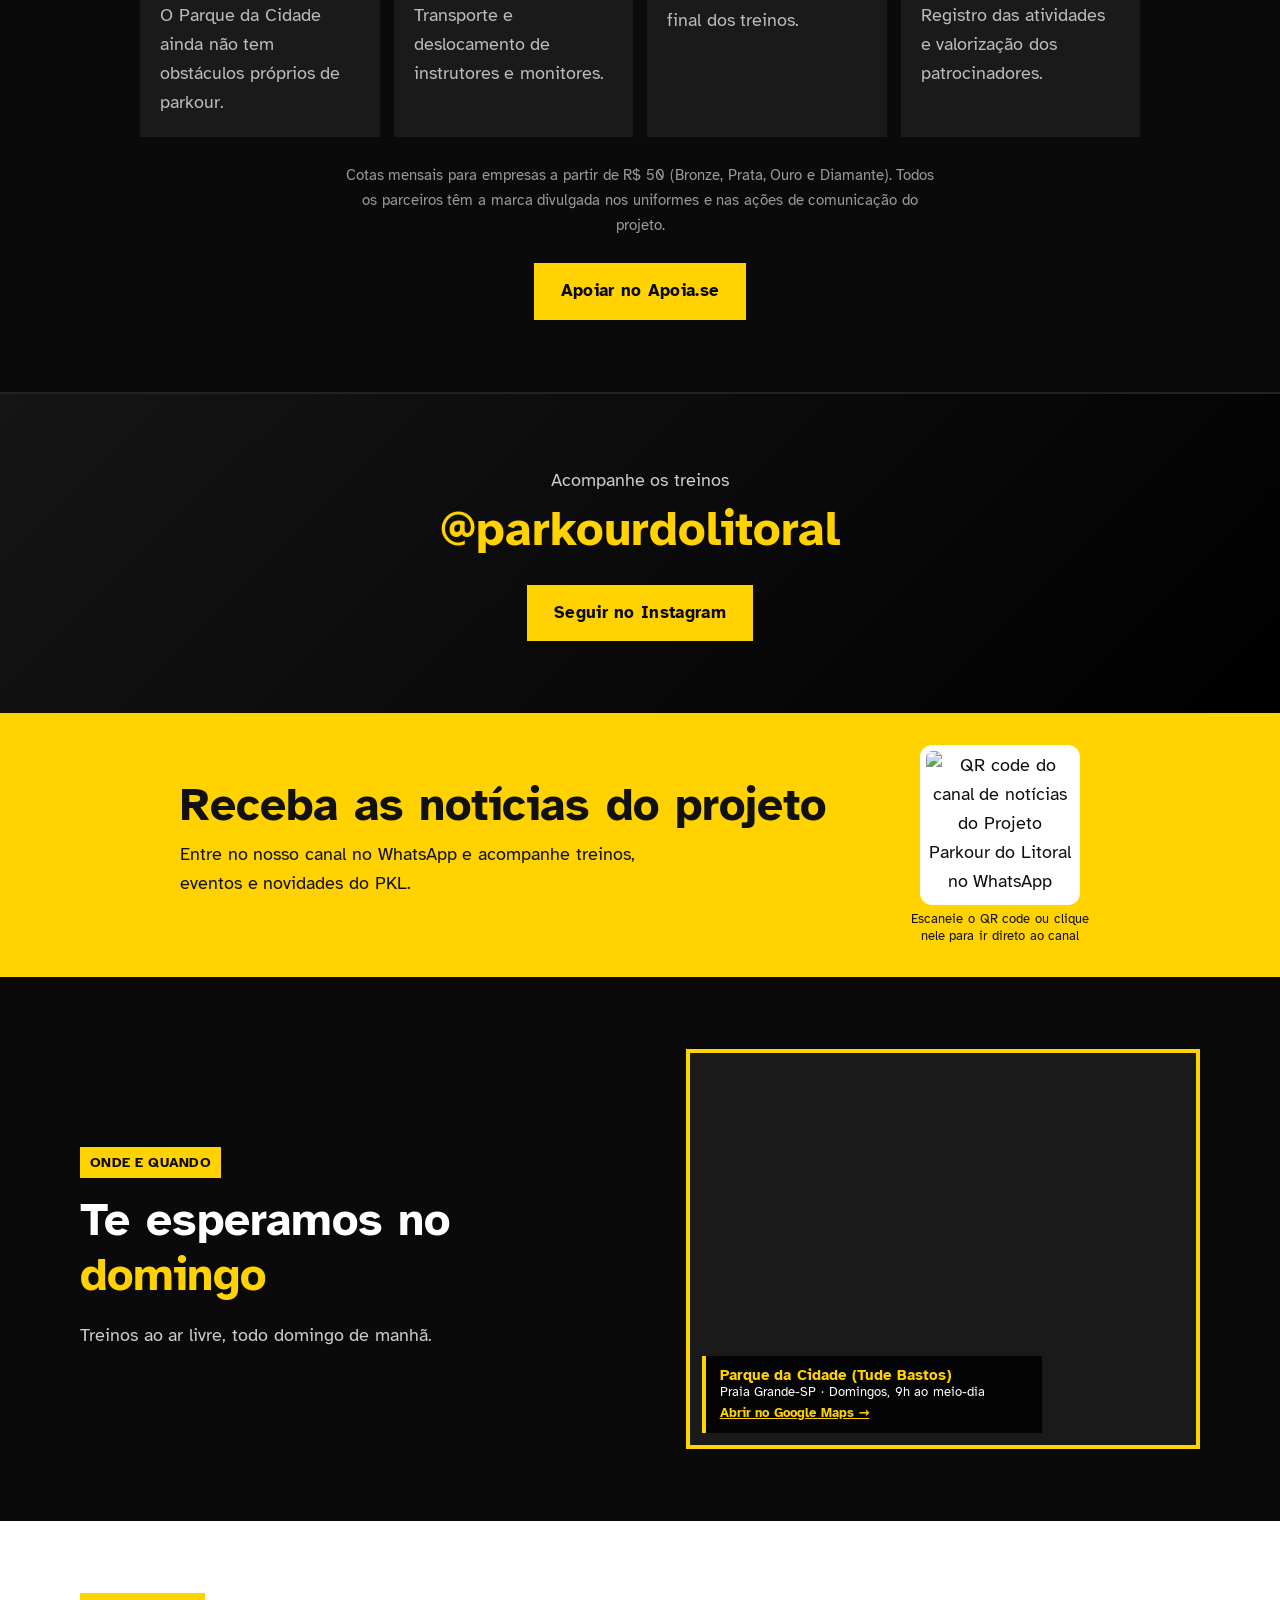
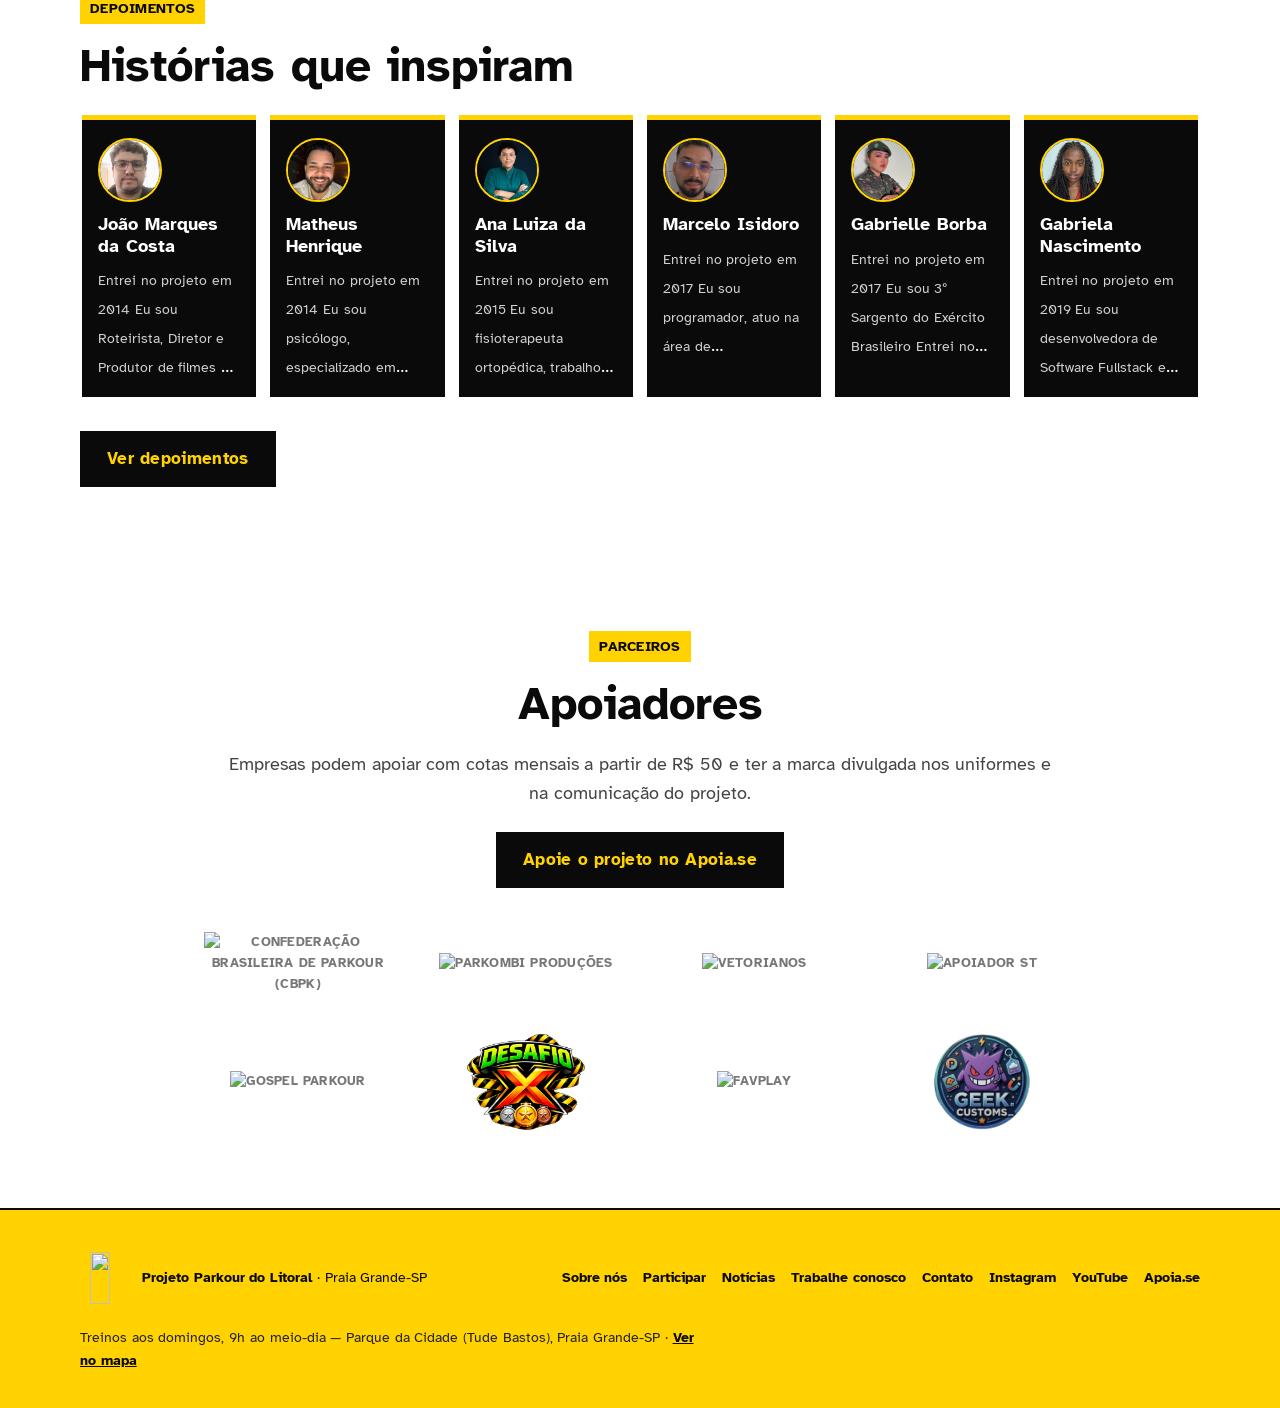
==== commit e2510b9a: "Add Apoia.se testimonials to the home page and Sobre. Six stories from the campaign sit in a row bef" ====
--- a/index.html
+++ b/index.html
@@ -28,15 +28,15 @@
 <link rel="preconnect" href="https://fonts.googleapis.com">
 <link rel="preconnect" href="https://fonts.gstatic.com" crossorigin>
 <link href="https://fonts.googleapis.com/css2?family=Atkinson+Hyperlegible:ital,wght@0,400;0,700;1,400&display=swap" rel="stylesheet">
-<link rel="stylesheet" href="assets/style.css?v=18">
+<link rel="stylesheet" href="assets/style.css?v=19">
 </head>
 <body>
 <a class="skip" href="#conteudo">Pular para o conteúdo</a>
 <header class="top">
  <div class="wrap">
   <!-- LOGO TEMPORÁRIO: substituir o arquivo assets/logo.png pelo logo novo -->
-  <a class="logo" href="index.html"><img src="assets/logo.png" alt="Projeto Parkour do Litoral - início" width="35" height="60"></a>
-  <nav class="nav" aria-label="Principal"><a href="index.html" aria-current="page">Início</a><a href="sobre.html">Sobre nós</a><a href="como-participar.html">Como participar</a><a href="noticias.html">Notícias</a><a href="trabalhe-conosco.html">Trabalhe conosco</a></nav>
+  <a class="logo" href="/"><img src="assets/logo.png" alt="Projeto Parkour do Litoral - início" width="35" height="60"></a>
+  <nav class="nav" aria-label="Principal"><a href="/" aria-current="page">Início</a><a href="/sobre">Sobre nós</a><a href="/como-participar">Como participar</a><a href="/noticias">Notícias</a><a href="/trabalhe-conosco">Trabalhe conosco</a></nav>
  </div>
 </header>
 <main id="conteudo">
@@ -48,7 +48,7 @@
    <h1>Parkour é <span>para todos</span></h1>
    <p class="hero-sub">Projeto social em Praia Grande desde 2013</p>
    <p class="hero-free"><b>Aulas gratuitas todos os domingos</b></p>
-   <div class="btns"><a class="btn btn-o" href="como-participar.html">Quero participar →</a></div>
+   <div class="btns"><a class="btn btn-o" href="/como-participar">Quero participar →</a></div>
   </div>
   <aside class="hero-card" aria-label="Informações do treino">
    <div class="hc-row"><span class="hc-ic" aria-hidden="true">🕘</span><div><small>Quando</small>Domingos, 9h ao meio-dia</div></div>
@@ -62,7 +62,7 @@
   <p>O Projeto Parkour do Litoral (PKL) é um projeto social <b>gratuito</b> que leva o parkour para a comunidade de Praia Grande.</p>
   <p>Desde 2013, o PKL é pioneiro no treinamento estruturado de parkour na cidade. Mais de mil pessoas, entre 4 e 76 anos, já passaram pelo projeto.</p>
   <blockquote class="quote">“Nossa prioridade não é formar competidores, mas cidadãos mais confiantes e preparados para a vida.”</blockquote>
-  <div class="btns"><a class="btn btn-k" href="sobre.html">Saiba mais →</a></div></div>
+  <div class="btns"><a class="btn btn-k" href="/sobre">Saiba mais →</a></div></div>
  <div class="pillars"><div class="pill"><h3>Movimento</h3><p>Correr, saltar, escalar.</p></div><div class="pill"><h3>Disciplina</h3><p>Foco e evolução constante.</p></div><div class="pill"><h3>Comunidade</h3><p>Todo mundo treina junto.</p></div><div class="pill"><h3>Gratuito</h3><p>Aulas gratuitas aos domingos.</p></div></div></div></section>
 <section class="passos"><div class="wrap"><span class="tag">Como participar</span><h2>3 passos para começar</h2><div class="steps">
    <div class="step"><div class="n">01</div><h3>Fale com a gente</h3><p>Mande uma mensagem para o projeto pelo WhatsApp.</p></div>
@@ -74,11 +74,11 @@
 <section class="galeria light"><div class="wrap"><span class="tag">Galeria</span><h2>Momentos do projeto</h2></div>
 <div class="strip" role="region" aria-label="Galeria de fotos do projeto"><div class="strip-track"><ul class="strip-set"><li><img src="assets/galeria/01.jpg" alt="Treino do Projeto Parkour do Litoral – foto 1 de 19" loading="lazy" decoding="async" width="480" height="320"></li><li><img src="assets/galeria/02.jpg" alt="Treino do Projeto Parkour do Litoral – foto 2 de 19" loading="lazy" decoding="async" width="480" height="320"></li><li><img src="assets/galeria/03.jpg" alt="Treino do Projeto Parkour do Litoral – foto 3 de 19" loading="lazy" decoding="async" width="480" height="320"></li><li><img src="assets/galeria/05.jpg" alt="Treino do Projeto Parkour do Litoral – foto 4 de 19" loading="lazy" decoding="async" width="480" height="320"></li><li><img src="assets/galeria/06.jpg" alt="Treino do Projeto Parkour do Litoral – foto 5 de 19" loading="lazy" decoding="async" width="480" height="320"></li><li><img src="assets/galeria/07.jpg" alt="Treino do Projeto Parkour do Litoral – foto 6 de 19" loading="lazy" decoding="async" width="480" height="320"></li><li><img src="assets/galeria/08.jpg" alt="Treino do Projeto Parkour do Litoral – foto 7 de 19" loading="lazy" decoding="async" width="480" height="320"></li><li><img src="assets/galeria/09.jpg" alt="Treino do Projeto Parkour do Litoral – foto 8 de 19" loading="lazy" decoding="async" width="480" height="320"></li><li><img src="assets/galeria/10.jpg" alt="Treino do Projeto Parkour do Litoral – foto 9 de 19" loading="lazy" decoding="async" width="480" height="320"></li><li><img src="assets/galeria/11.jpg" alt="Treino do Projeto Parkour do Litoral – foto 10 de 19" loading="lazy" decoding="async" width="480" height="320"></li><li><img src="assets/galeria/12.jpg" alt="Treino do Projeto Parkour do Litoral – foto 11 de 19" loading="lazy" decoding="async" width="480" height="320"></li><li><img src="assets/galeria/13.jpg" alt="Treino do Projeto Parkour do Litoral – foto 12 de 19" loading="lazy" decoding="async" width="480" height="320"></li><li><img src="assets/galeria/14.jpg" alt="Treino do Projeto Parkour do Litoral – foto 13 de 19" loading="lazy" decoding="async" width="480" height="320"></li><li><img src="assets/galeria/15.jpg" alt="Treino do Projeto Parkour do Litoral – foto 14 de 19" loading="lazy" decoding="async" width="480" height="320"></li><li><img src="assets/galeria/16.jpg" alt="Treino do Projeto Parkour do Litoral – foto 15 de 19" loading="lazy" decoding="async" width="480" height="320"></li><li><img src="assets/galeria/17.jpg" alt="Treino do Projeto Parkour do Litoral – foto 16 de 19" loading="lazy" decoding="async" width="480" height="320"></li><li><img src="assets/galeria/18.jpg" alt="Treino do Projeto Parkour do Litoral – foto 17 de 19" loading="lazy" decoding="async" width="480" height="320"></li><li><img src="assets/galeria/19.jpg" alt="Treino do Projeto Parkour do Litoral – foto 18 de 19" loading="lazy" decoding="async" width="480" height="320"></li><li><img src="assets/galeria/20.jpg" alt="Treino do Projeto Parkour do Litoral – foto 19 de 19" loading="lazy" decoding="async" width="480" height="320"></li></ul><ul class="strip-set" aria-hidden="true"><li><img src="assets/galeria/01.jpg" alt="" loading="lazy" decoding="async" width="480" height="320"></li><li><img src="assets/galeria/02.jpg" alt="" loading="lazy" decoding="async" width="480" height="320"></li><li><img src="assets/galeria/03.jpg" alt="" loading="lazy" decoding="async" width="480" height="320"></li><li><img src="assets/galeria/05.jpg" alt="" loading="lazy" decoding="async" width="480" height="320"></li><li><img src="assets/galeria/06.jpg" alt="" loading="lazy" decoding="async" width="480" height="320"></li><li><img src="assets/galeria/07.jpg" alt="" loading="lazy" decoding="async" width="480" height="320"></li><li><img src="assets/galeria/08.jpg" alt="" loading="lazy" decoding="async" width="480" height="320"></li><li><img src="assets/galeria/09.jpg" alt="" loading="lazy" decoding="async" width="480" height="320"></li><li><img src="assets/galeria/10.jpg" alt="" loading="lazy" decoding="async" width="480" height="320"></li><li><img src="assets/galeria/11.jpg" alt="" loading="lazy" decoding="async" width="480" height="320"></li><li><img src="assets/galeria/12.jpg" alt="" loading="lazy" decoding="async" width="480" height="320"></li><li><img src="assets/galeria/13.jpg" alt="" loading="lazy" decoding="async" width="480" height="320"></li><li><img src="assets/galeria/14.jpg" alt="" loading="lazy" decoding="async" width="480" height="320"></li><li><img src="assets/galeria/15.jpg" alt="" loading="lazy" decoding="async" width="480" height="320"></li><li><img src="assets/galeria/16.jpg" alt="" loading="lazy" decoding="async" width="480" height="320"></li><li><img src="assets/galeria/17.jpg" alt="" loading="lazy" decoding="async" width="480" height="320"></li><li><img src="assets/galeria/18.jpg" alt="" loading="lazy" decoding="async" width="480" height="320"></li><li><img src="assets/galeria/19.jpg" alt="" loading="lazy" decoding="async" width="480" height="320"></li><li><img src="assets/galeria/20.jpg" alt="" loading="lazy" decoding="async" width="480" height="320"></li></ul></div></div></section>
 <section class="areas"><div class="wrap"><span class="tag">Explore</span><h2>Navegue pelo projeto</h2><div class="cards">
- <a class="ac" href="sobre.html"><h3>Sobre nós</h3><p>Quem somos e o que fazemos.</p><span class="go">Acessar →</span></a>
- <a class="ac" href="noticias.html"><h3>Notícias</h3><p>Novidades e acontecimentos.</p><span class="go">Acessar →</span></a>
- <a class="ac" href="trabalhe-conosco.html"><h3>Trabalhe conosco</h3><p>Seja voluntário no projeto.</p><span class="go">Acessar →</span></a>
- <a class="ac" href="como-participar.html"><h3>Como participar</h3><p>Comece a treinar com a gente.</p><span class="go">Acessar →</span></a></div></div></section>
-<section class="nac"><div class="wrap"><img class="nac-logo" src="assets/parkour-nacional-circulo.png" alt="Logos de equipes de parkour do Brasil" width="110" height="110"><h2>Parkour Nacional é uma conquista do nosso projeto</h2><a class="btn btn-k" href="noticias.html#nacional">Conhecer →</a></div></section>
+ <a class="ac" href="/sobre"><h3>Sobre nós</h3><p>Quem somos e o que fazemos.</p><span class="go">Acessar →</span></a>
+ <a class="ac" href="/noticias"><h3>Notícias</h3><p>Novidades e acontecimentos.</p><span class="go">Acessar →</span></a>
+ <a class="ac" href="/trabalhe-conosco"><h3>Trabalhe conosco</h3><p>Seja voluntário no projeto.</p><span class="go">Acessar →</span></a>
+ <a class="ac" href="/como-participar"><h3>Como participar</h3><p>Comece a treinar com a gente.</p><span class="go">Acessar →</span></a></div></div></section>
+<section class="nac"><div class="wrap"><img class="nac-logo" src="assets/parkour-nacional-circulo.png" alt="Logos de equipes de parkour do Brasil" width="110" height="110"><h2>Parkour Nacional é uma conquista do nosso projeto</h2><a class="btn btn-k" href="/noticias#nacional">Conhecer →</a></div></section>
 <section class="apoie" id="apoie"><div class="wrap"><span class="tag">Apoie o projeto</span><h2>Ajude a manter o parkour gratuito</h2>
  <p>Os apoiadores fortalecem todo o ecossistema do projeto. Pelo Apoia.se, o apoio ajuda em:</p>
  <ul class="fund">
@@ -120,6 +120,24 @@
   <iframe src="https://www.google.com/maps?q=Parque+da+Cidade+Tude+Bastos+Praia+Grande+SP&amp;output=embed" title="Mapa: Parque da Cidade (Tude Bastos), Praia Grande-SP" loading="lazy" referrerpolicy="no-referrer-when-downgrade" allowfullscreen></iframe>
   <div class="map-label"><strong>Parque da Cidade (Tude Bastos)</strong><span>Praia Grande-SP · Domingos, 9h ao meio-dia</span><a href="https://www.google.com/maps/search/?api=1&amp;query=Parque+da+Cidade+Tude+Bastos+Praia+Grande+SP" target="_blank" rel="noopener">Abrir no Google Maps →</a></div>
  </div></div></section>
+<!-- ===== DEPOIMENTOS ===== -->
+<section class="depo" aria-labelledby="depo-home-t">
+ <a class="depo-hit" href="/sobre#depoimentos">
+  <div class="wrap">
+   <span class="tag">Depoimentos</span>
+   <h2 id="depo-home-t">Histórias que inspiram</h2>
+   <div class="depo-row">
+<article class="depo-card"><img class="depo-photo" src="assets/depoimentos/joao-marques.jpg" alt="" width="72" height="72"><h3>João Marques da Costa</h3><div class="depo-excerpt"><p>Entrei no projeto em 2014</p><p>Eu sou Roteirista, Diretor e Produtor de filmes e vídeos.</p><p>O projeto me ajudou a dar meus primeiros passos na minha carreira atual, pois eu filmava os treinos e aprendi muito sobre filmagem nessa experiência, além de ter feito teatro por conta de uma parceria que o projeto tinha com uma escola de teatro.</p><p>O projeto ainda me ajudou a desenvolver minhas habilidades sociais e de comunicação. Além de ter me ajudado em relação à saúde, já que perdi aproximadamente 40 quilos graças aos treinos do projeto.</p></div></article>
+<article class="depo-card"><img class="depo-photo" src="assets/depoimentos/matheus-henrique.jpg" alt="" width="72" height="72"><h3>Matheus Henrique</h3><div class="depo-excerpt"><p>Entrei no projeto em 2014</p><p>Eu sou psicólogo, especializado em Análise do Comportamento, e atuo principalmente com a Abordagem Centrada na Pessoa.</p><p>O parkour nunca foi só sobre aprender a passar por cima de um muro. Foi ali que entendi que quase todo obstáculo pode ser enfrentado de mais de uma forma, e essa ideia acabou ficando para a vida. Hoje, inclusive, percebo o quanto ela influencia a forma como trabalho com meus pacientes. O projeto também me deu a oportunidade de ser professor por um tempo. Essa experiência me ajudou a desenvolver disciplina, organização, comunicação e a responsabilidade de ensinar e acompanhar outras pessoas. É difícil escolher uma lembrança só. Os workshops, as viagens, os treinos noturnos e as explorações pela cidade marcaram muito essa fase. Eram momentos em que eu colocava à prova minhas habilidades, mas, principalmente, minha confiança. Além de tudo isso, o projeto me deu amizades que levo até hoje. Olhando para trás, vejo que o Projeto Parkour do Litoral fez parte da construção de quem eu sou, tanto como pessoa quanto como profissional. Tenho muita gratidão pelo Projeto PKL.</p></div></article>
+<article class="depo-card"><img class="depo-photo" src="assets/depoimentos/ana-luiza.jpg" alt="" width="72" height="72"><h3>Ana Luiza da Silva</h3><div class="depo-excerpt"><p>Entrei no projeto em 2015</p><p>Eu sou fisioterapeuta ortopédica, trabalho com reabilitação funcional pós lesão e cirúrgico.</p><p>O parkour me ajudou na coordenação motora, ter pensamentos rápidos para uma ação e força muscular. E eu me lembro de uma atividade de confiança e a importância de ter alguém do meu lado, pois se não tivéssemos isso, poderíamos machucar. E com uma pessoa ou grupo de pessoas era mais fácil e não tinha riscos.</p></div></article>
+<article class="depo-card"><img class="depo-photo" src="assets/depoimentos/marcelo-isidoro.jpg" alt="" width="72" height="72"><h3>Marcelo Isidoro</h3><div class="depo-excerpt"><p>Entrei no projeto em 2017</p><p>Eu sou programador, atuo na área de desenvolvimento de sistemas, Front end. Sou Diretor do Comitê de Tecnologia da Confederação Brasileira de Parkour e S.COO da empresa Codex System.</p><p>O Projeto PKL me ensinou a sentir liberdade naquilo que faço e a entender que não existem obstáculos que eu não possa superar. Também a filosofia, pelos ensinamentos que me foram passados: tudo tem um caminho, um passo de cada vez; existem etapas para alcançar nossos objetivos. Me mostrou, mais do que nunca, que não podemos, e nem precisamos, fazer tudo sozinhos. Precisamos trabalhar em equipe, caminhar juntos para alcançar algo maior e crescer como pessoas. Também me ensinou que as pequenas conquistas merecem ser celebradas, pois cada uma delas representa um avanço.</p></div></article>
+<article class="depo-card"><img class="depo-photo" src="assets/depoimentos/gabrielle-borba.jpg" alt="" width="72" height="72"><h3>Gabrielle Borba</h3><div class="depo-excerpt"><p>Entrei no projeto em 2017</p><p>Eu sou 3º Sargento do Exército Brasileiro</p><p>Entrei no projeto em 2017, ainda muito nova, e jamais imaginei o quanto ele transformaria a minha vida. O parkour me ensinou muito mais do que vencer obstáculos físicos; me ensinou a enfrentar os desafios da vida com coragem, disciplina, persistência e confiança em mim mesma.</p><p>Aquele lugar era onde eu me sentia feliz, acolhida e capaz. Cada treino, cada conversa e cada amizade fizeram parte da pessoa que estou me tornando. Foram momentos que guardo com muito carinho e que marcaram profundamente a minha história.</p><p>Hoje tenho a honra de servir como 3º Sargento do Exército Brasileiro, e tenho certeza de que muitos dos valores que levo comigo foram fortalecidos durante o tempo em que participei do projeto. Aprendi que desistir nunca é uma opção e que sempre existe um caminho para superar os obstáculos.</p><p>Sinto muita saudade dessa época e sou imensamente grata.</p></div></article>
+<article class="depo-card"><img class="depo-photo" src="assets/depoimentos/gabriela-nascimento.jpg" alt="" width="72" height="72"><h3>Gabriela Nascimento</h3><div class="depo-excerpt"><p>Entrei no projeto em 2019</p><p>Eu sou desenvolvedora de Software Fullstack e atualmente trabalho no iFood.</p><p>Entrei no projeto de parkour em 2019 por meio do convite de um colega da escola, sem imaginar o quanto essa experiência impactaria a minha vida. Me lembro que, no início, sentia muito medo quando o instrutor passava algum desafio. Mas, a cada obstáculo superado, eu percebia que era mais capaz do que imaginava. A sensação de vencer um desafio e fazer algo que antes parecia impossível foi desenvolvendo em mim coragem, confiança e perseverança.</p><p>Quando chegou a pandemia, em 2020, o projeto fez toda a diferença. Enquanto muitas pessoas acabaram interrompendo a prática de atividades físicas, nós continuamos treinando de forma online, adaptando os exercícios para dentro de casa. Isso me manteve em movimento, cuidando da minha saúde física e mental, além de me permitir continuar em contato com outras pessoas, mesmo que de forma virtual. Em um momento de tanto isolamento, essa conexão foi muito importante.</p><p>Outra lembrança marcante foi perder a vergonha de aparecer na câmera. Em algumas atividades precisávamos gravar vídeos, e isso me ajudou a desenvolver mais confiança para me comunicar e me expor. Hoje, percebo que essa evolução também reflete na minha vida profissional.</p><p>O parkour me ensinou uma lição que levo para todas as áreas da minha vida: seguir em frente mesmo com medo. Nem sempre os obstáculos desaparecem, mas aprendemos que somos capazes de enfrentá-los um de cada vez. Essa mentalidade me acompanha até hoje, tanto na minha carreira quanto na minha vida pessoal.</p><p>Tenho muita gratidão por tudo o que vivi no projeto e por todas as pessoas que fizeram parte dessa caminhada. Foi muito mais do que aprender parkour; foi um espaço de crescimento, amizade e transformação.</p></div></article>
+   </div>
+   <span class="btn btn-k depo-cta">Ver depoimentos</span>
+  </div>
+ </a>
+</section>
 <!-- ===== APOIADORES ===== -->
 <section class="apoiadores" aria-labelledby="apoiadores-t">
  <div class="wrap">
@@ -135,7 +153,7 @@
  <div class="wrap">
   <div style="display:flex;align-items:center"><span class="foot-badge"><img src="assets/logo.png" alt="" width="30" height="52"></span><span><b>Projeto Parkour do Litoral</b> · Praia Grande-SP</span></div>
   <nav aria-label="Rodapé">
-   <a href="sobre.html">Sobre nós</a><a href="como-participar.html">Participar</a><a href="noticias.html">Notícias</a><a href="trabalhe-conosco.html">Trabalhe conosco</a><a href="trabalhe-conosco.html#contato">Contato</a>
+   <a href="/sobre">Sobre nós</a><a href="/como-participar">Participar</a><a href="/noticias">Notícias</a><a href="/trabalhe-conosco">Trabalhe conosco</a><a href="/trabalhe-conosco#contato">Contato</a>
    <a href="https://www.instagram.com/parkourdolitoral/" target="_blank" rel="noopener">Instagram</a><a href="https://www.youtube.com/@ParkourdoLitoral">YouTube</a><a href="https://apoia.se/parkourdolitoral" target="_blank" rel="noopener">Apoia.se</a>
   </nav>
   <p class="foot-loc">Treinos aos domingos, 9h ao meio-dia — Parque da Cidade (Tude Bastos), Praia Grande-SP · <a href="https://www.google.com/maps/search/?api=1&amp;query=Parque+da+Cidade+Praia+Grande+SP">Ver no mapa</a></p>
--- a/assets/style.css
+++ b/assets/style.css
@@ -303,3 +303,32 @@
 @media(min-width:760px){.sponsors{grid-template-columns:repeat(4,minmax(0,200px)) !important;justify-content:center;gap:12px 28px;max-width:920px;margin-left:auto;margin-right:auto}.sponsors li{min-height:104px}.sponsors li img{max-height:96px}}
 /* v18: descrições dos cartões pretos. .light p (#222) tem a mesma especificidade que .pill p e vinha depois, então o texto ficava escuro no preto. */
 .pill p{color:#d0d0d0}
+
+/* v19: depoimentos */
+.depo{background:#fff;color:var(--k);scroll-margin-top:16px}
+.depo-hit{display:block;color:inherit;text-decoration:none;cursor:pointer}
+.depo-hit:hover .depo-card{transform:translateY(-3px)}
+.depo-row{display:grid;grid-auto-flow:column;grid-auto-columns:minmax(220px,78%);gap:14px;overflow-x:auto;overscroll-behavior-x:contain;scroll-snap-type:x mandatory;-webkit-overflow-scrolling:touch;padding:4px 2px 12px;text-align:left}
+.depo-card{scroll-snap-align:start;background:var(--k);color:#fff;border-top:5px solid var(--y);padding:18px 16px 16px;min-width:0;text-align:left}
+button.depo-card{width:100%;font:inherit;border-left:0;border-right:0;border-bottom:0;cursor:pointer}
+.depo-card:hover{transform:translateY(-3px)}
+.depo-photo{width:64px;height:64px;border-radius:50%;object-fit:cover;display:block;border:2px solid var(--y)}
+.depo-card h3{color:#fff;font-size:18px;margin:12px 0 8px}
+.depo-excerpt{display:-webkit-box;-webkit-box-orient:vertical;-webkit-line-clamp:4;overflow:hidden}
+.depo-card .depo-excerpt p{display:inline;color:#d0d0d0;font-size:14px;line-height:1.45;max-width:none;margin:0}
+.depo-card .depo-excerpt p+p::before{content:" "}
+.depo-more{display:inline-block;margin-top:12px;color:var(--y);font-weight:700;font-size:14px}
+.depo-cta{margin-top:22px}
+.depo-hit:focus-visible{outline:3px solid var(--k);outline-offset:4px}
+.depo-card:focus-visible,.depo-close:focus-visible{outline:3px solid var(--y);outline-offset:3px}
+@media(min-width:1100px){
+ .depo-row{grid-auto-columns:minmax(0,1fr);overflow-x:visible;scroll-snap-type:none}
+}
+.depo-modal{position:fixed;inset:0;z-index:80;display:grid;place-items:center;background:rgba(0,0,0,.72);padding:20px}
+.depo-modal[hidden]{display:none}
+.depo-dialog{position:relative;width:min(640px,100%);max-height:min(86vh,760px);overflow:auto;background:var(--k);color:#fff;border-top:5px solid var(--y);padding:28px 24px 24px}
+.depo-close{position:absolute;top:8px;right:8px;width:44px;height:44px;border:0;background:transparent;color:#fff;font-size:32px;line-height:1;cursor:pointer}
+.depo-photo-lg{width:104px;height:104px}
+.depo-dialog h2{color:#fff;font-size:clamp(26px,4vw,34px);margin:14px 48px 16px 0}
+.depo-body p{display:block;color:#e6e6e6;font-size:17px;line-height:1.6;max-width:none;margin:0 0 14px}
+body.depo-open{overflow:hidden}
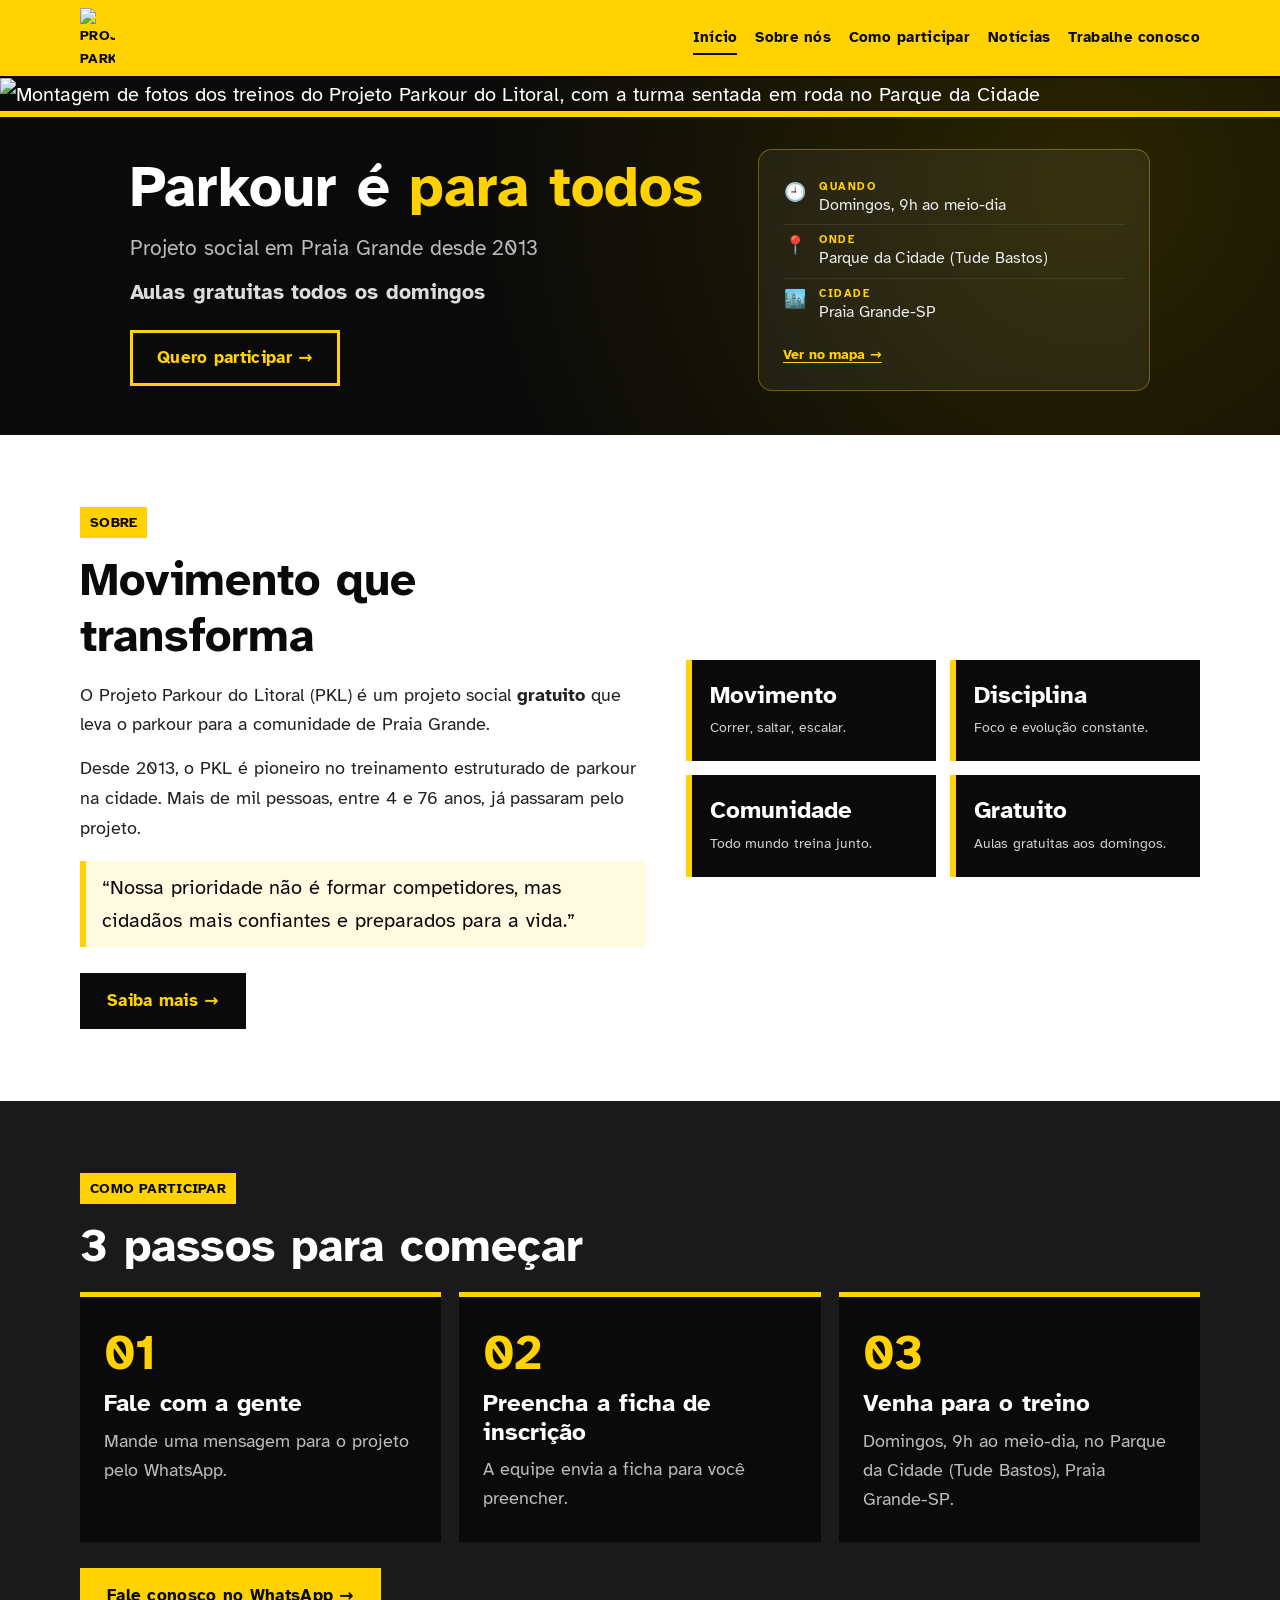
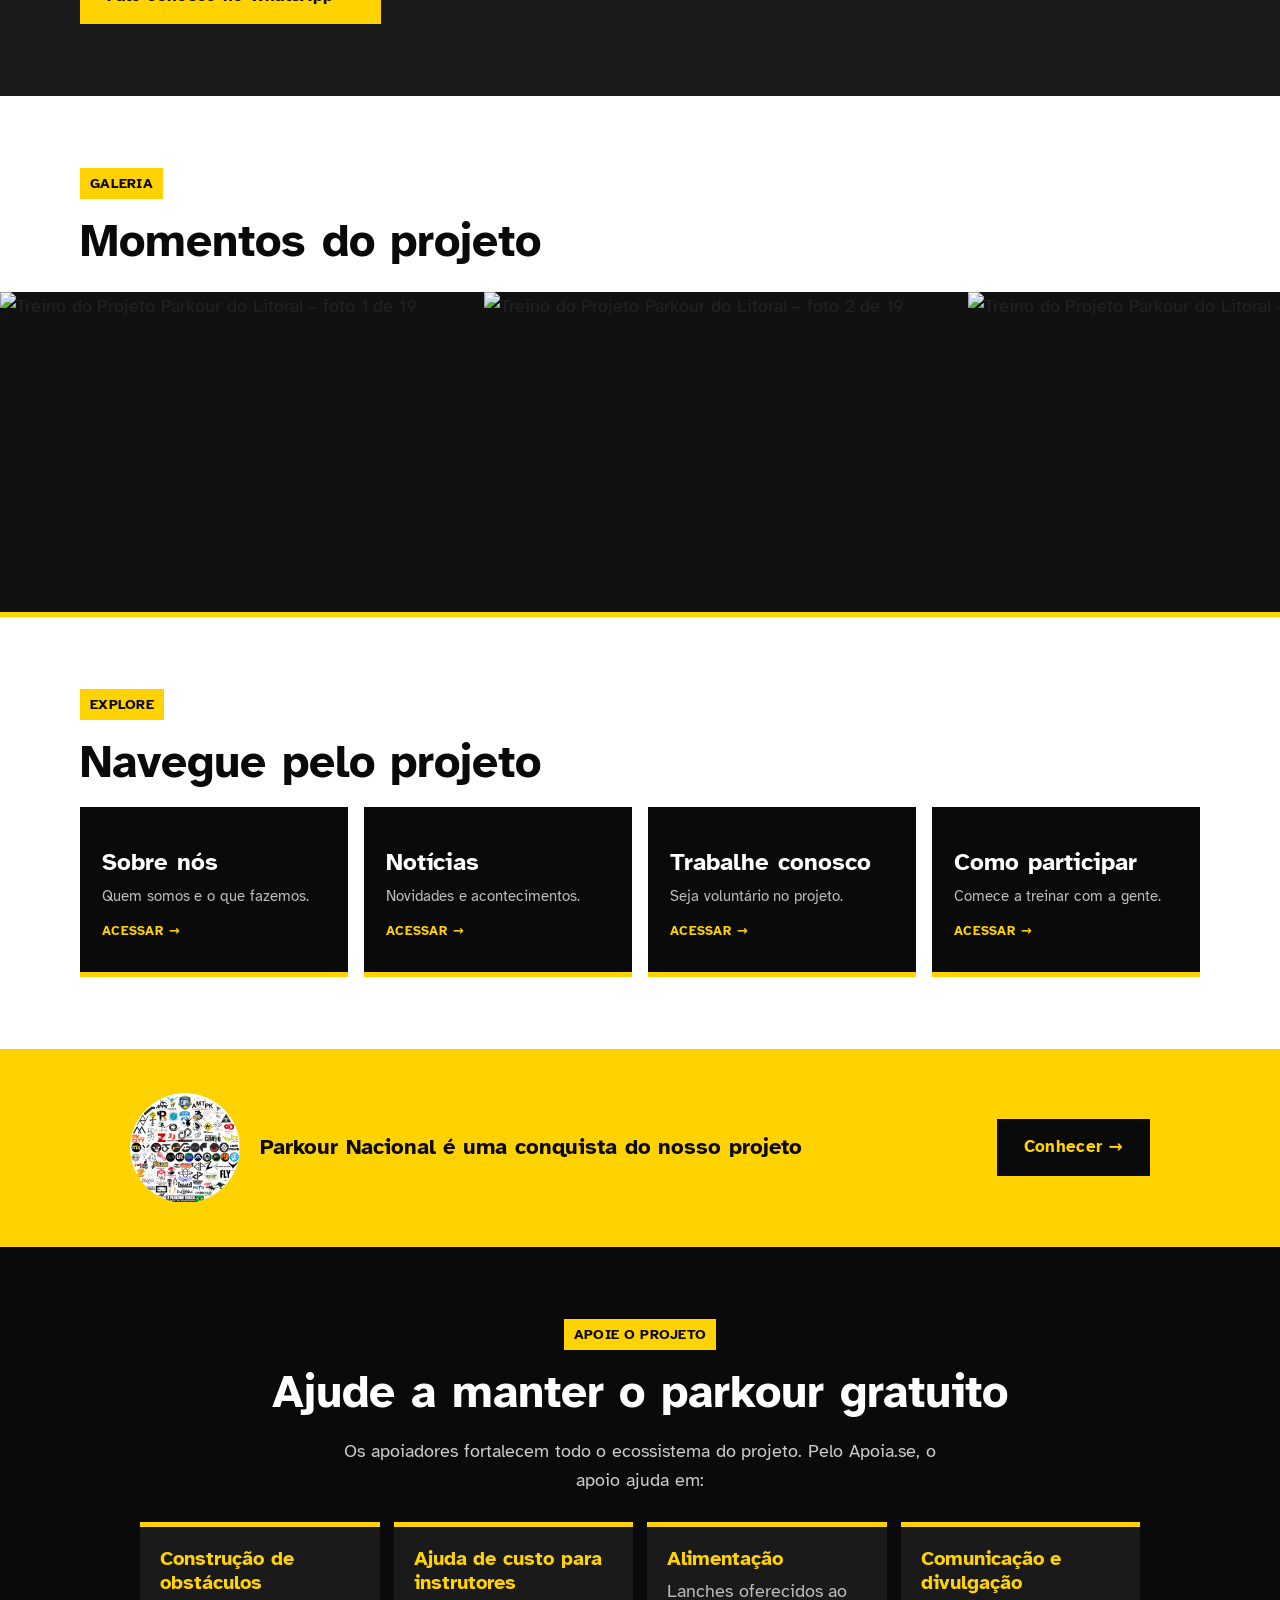
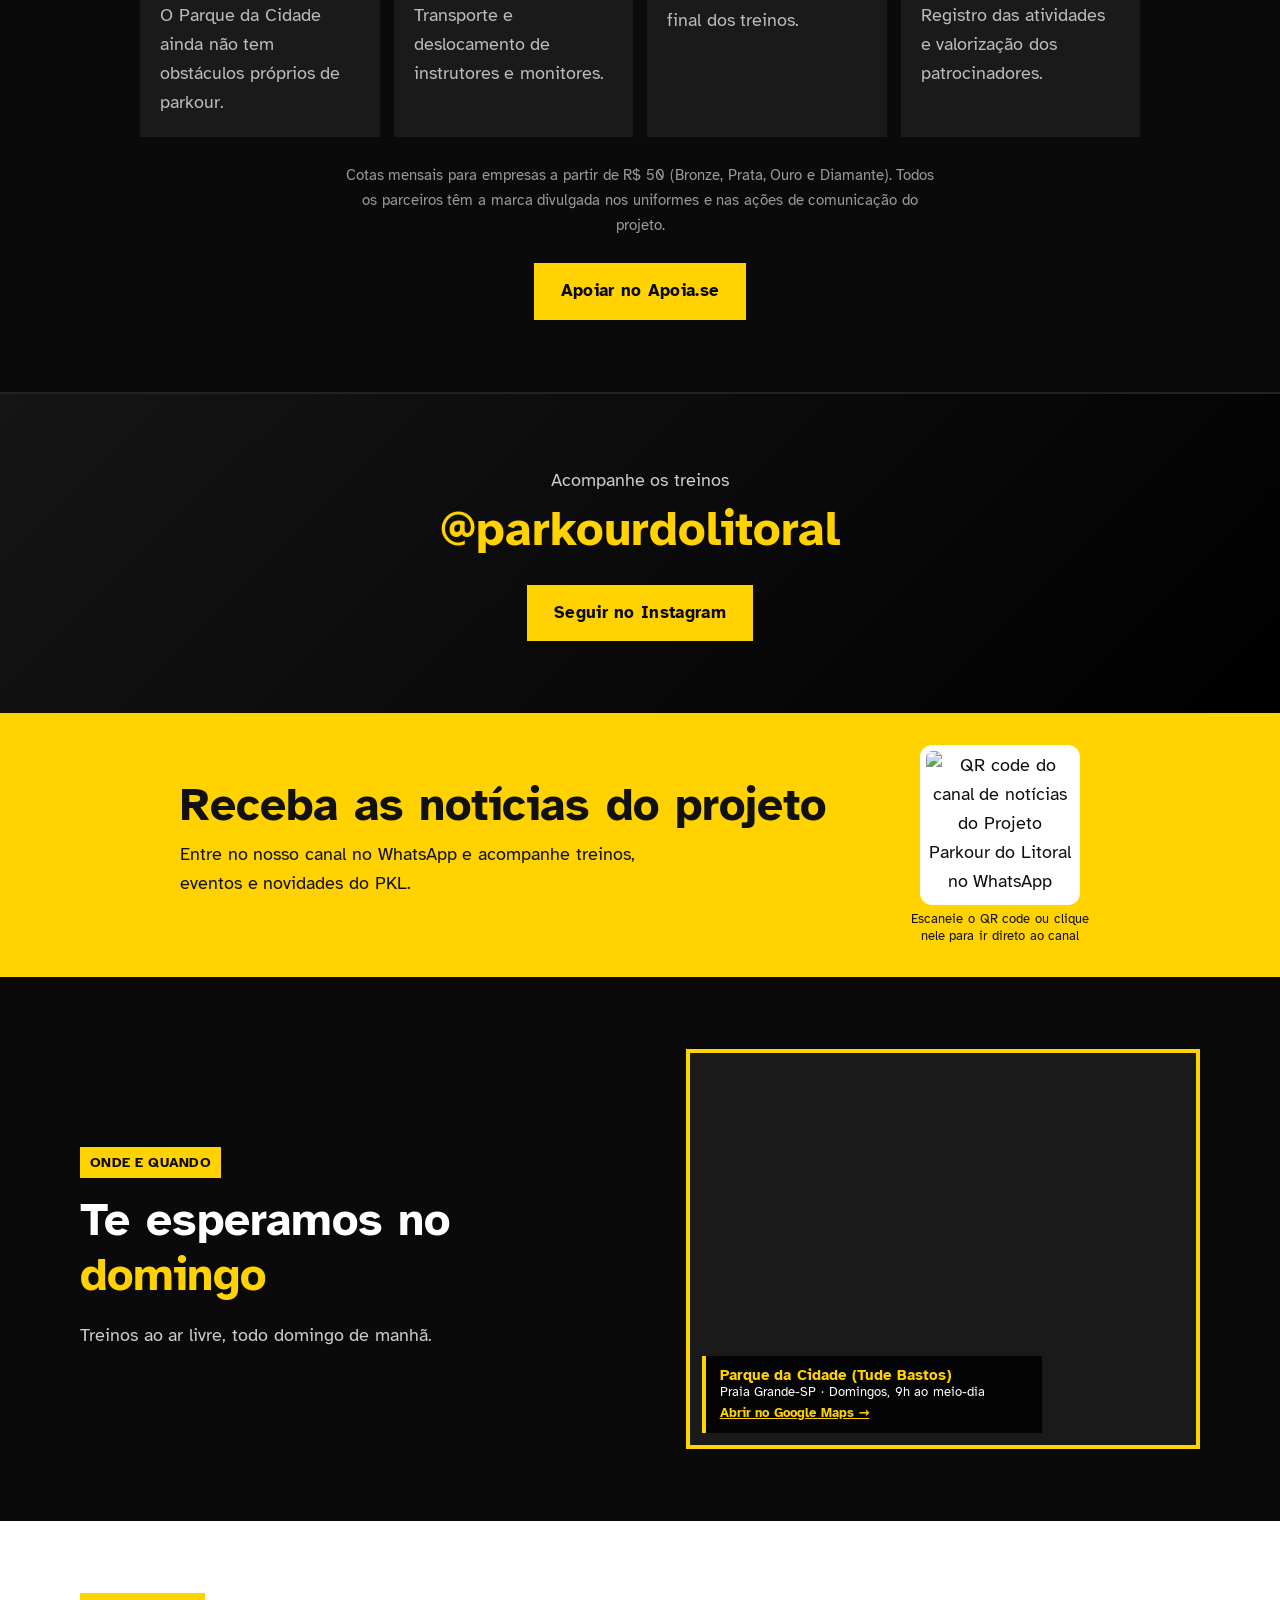
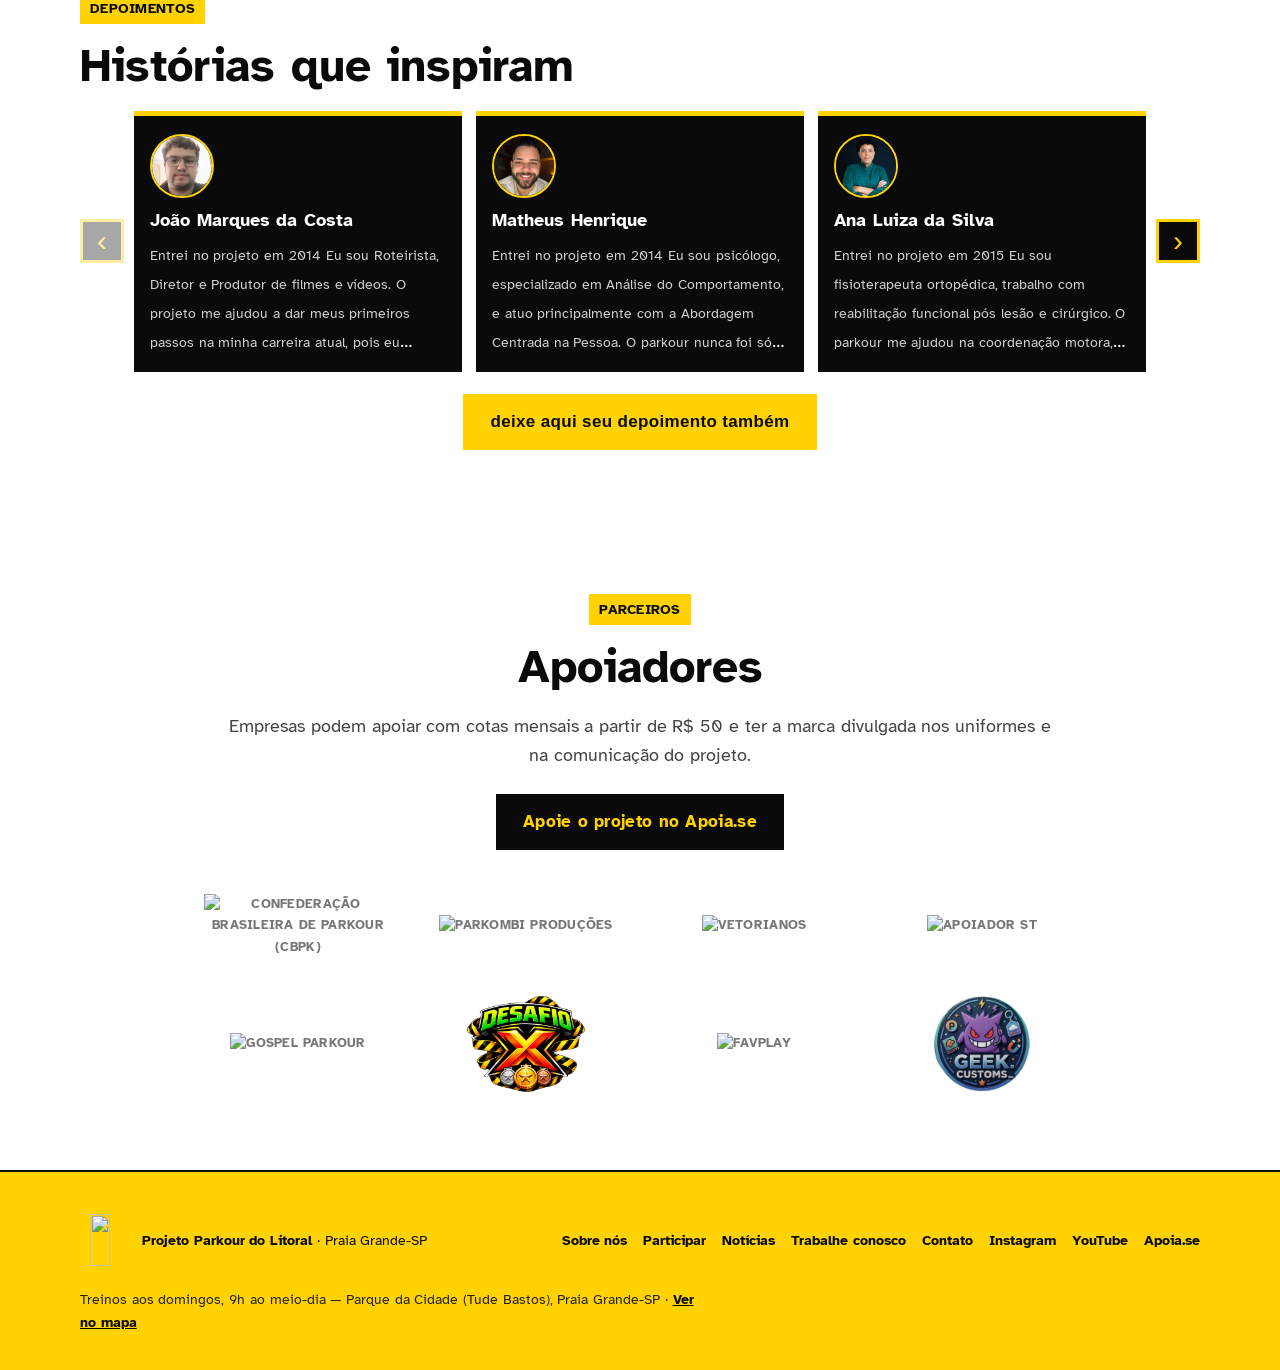
==== commit 4b249715: "Add a testimonial carousel and a submission form. Home and Sobre slide the existing cards with arrow" ====
--- a/index.html
+++ b/index.html
@@ -28,7 +28,7 @@
 <link rel="preconnect" href="https://fonts.googleapis.com">
 <link rel="preconnect" href="https://fonts.gstatic.com" crossorigin>
 <link href="https://fonts.googleapis.com/css2?family=Atkinson+Hyperlegible:ital,wght@0,400;0,700;1,400&display=swap" rel="stylesheet">
-<link rel="stylesheet" href="assets/style.css?v=19">
+<link rel="stylesheet" href="assets/style.css?v=20">
 </head>
 <body>
 <a class="skip" href="#conteudo">Pular para o conteúdo</a>
@@ -122,22 +122,48 @@
  </div></div></section>
 <!-- ===== DEPOIMENTOS ===== -->
 <section class="depo" aria-labelledby="depo-home-t">
- <a class="depo-hit" href="/sobre#depoimentos">
   <div class="wrap">
    <span class="tag">Depoimentos</span>
    <h2 id="depo-home-t">Histórias que inspiram</h2>
-   <div class="depo-row">
-<article class="depo-card"><img class="depo-photo" src="assets/depoimentos/joao-marques.jpg" alt="" width="72" height="72"><h3>João Marques da Costa</h3><div class="depo-excerpt"><p>Entrei no projeto em 2014</p><p>Eu sou Roteirista, Diretor e Produtor de filmes e vídeos.</p><p>O projeto me ajudou a dar meus primeiros passos na minha carreira atual, pois eu filmava os treinos e aprendi muito sobre filmagem nessa experiência, além de ter feito teatro por conta de uma parceria que o projeto tinha com uma escola de teatro.</p><p>O projeto ainda me ajudou a desenvolver minhas habilidades sociais e de comunicação. Além de ter me ajudado em relação à saúde, já que perdi aproximadamente 40 quilos graças aos treinos do projeto.</p></div></article>
-<article class="depo-card"><img class="depo-photo" src="assets/depoimentos/matheus-henrique.jpg" alt="" width="72" height="72"><h3>Matheus Henrique</h3><div class="depo-excerpt"><p>Entrei no projeto em 2014</p><p>Eu sou psicólogo, especializado em Análise do Comportamento, e atuo principalmente com a Abordagem Centrada na Pessoa.</p><p>O parkour nunca foi só sobre aprender a passar por cima de um muro. Foi ali que entendi que quase todo obstáculo pode ser enfrentado de mais de uma forma, e essa ideia acabou ficando para a vida. Hoje, inclusive, percebo o quanto ela influencia a forma como trabalho com meus pacientes. O projeto também me deu a oportunidade de ser professor por um tempo. Essa experiência me ajudou a desenvolver disciplina, organização, comunicação e a responsabilidade de ensinar e acompanhar outras pessoas. É difícil escolher uma lembrança só. Os workshops, as viagens, os treinos noturnos e as explorações pela cidade marcaram muito essa fase. Eram momentos em que eu colocava à prova minhas habilidades, mas, principalmente, minha confiança. Além de tudo isso, o projeto me deu amizades que levo até hoje. Olhando para trás, vejo que o Projeto Parkour do Litoral fez parte da construção de quem eu sou, tanto como pessoa quanto como profissional. Tenho muita gratidão pelo Projeto PKL.</p></div></article>
-<article class="depo-card"><img class="depo-photo" src="assets/depoimentos/ana-luiza.jpg" alt="" width="72" height="72"><h3>Ana Luiza da Silva</h3><div class="depo-excerpt"><p>Entrei no projeto em 2015</p><p>Eu sou fisioterapeuta ortopédica, trabalho com reabilitação funcional pós lesão e cirúrgico.</p><p>O parkour me ajudou na coordenação motora, ter pensamentos rápidos para uma ação e força muscular. E eu me lembro de uma atividade de confiança e a importância de ter alguém do meu lado, pois se não tivéssemos isso, poderíamos machucar. E com uma pessoa ou grupo de pessoas era mais fácil e não tinha riscos.</p></div></article>
-<article class="depo-card"><img class="depo-photo" src="assets/depoimentos/marcelo-isidoro.jpg" alt="" width="72" height="72"><h3>Marcelo Isidoro</h3><div class="depo-excerpt"><p>Entrei no projeto em 2017</p><p>Eu sou programador, atuo na área de desenvolvimento de sistemas, Front end. Sou Diretor do Comitê de Tecnologia da Confederação Brasileira de Parkour e S.COO da empresa Codex System.</p><p>O Projeto PKL me ensinou a sentir liberdade naquilo que faço e a entender que não existem obstáculos que eu não possa superar. Também a filosofia, pelos ensinamentos que me foram passados: tudo tem um caminho, um passo de cada vez; existem etapas para alcançar nossos objetivos. Me mostrou, mais do que nunca, que não podemos, e nem precisamos, fazer tudo sozinhos. Precisamos trabalhar em equipe, caminhar juntos para alcançar algo maior e crescer como pessoas. Também me ensinou que as pequenas conquistas merecem ser celebradas, pois cada uma delas representa um avanço.</p></div></article>
-<article class="depo-card"><img class="depo-photo" src="assets/depoimentos/gabrielle-borba.jpg" alt="" width="72" height="72"><h3>Gabrielle Borba</h3><div class="depo-excerpt"><p>Entrei no projeto em 2017</p><p>Eu sou 3º Sargento do Exército Brasileiro</p><p>Entrei no projeto em 2017, ainda muito nova, e jamais imaginei o quanto ele transformaria a minha vida. O parkour me ensinou muito mais do que vencer obstáculos físicos; me ensinou a enfrentar os desafios da vida com coragem, disciplina, persistência e confiança em mim mesma.</p><p>Aquele lugar era onde eu me sentia feliz, acolhida e capaz. Cada treino, cada conversa e cada amizade fizeram parte da pessoa que estou me tornando. Foram momentos que guardo com muito carinho e que marcaram profundamente a minha história.</p><p>Hoje tenho a honra de servir como 3º Sargento do Exército Brasileiro, e tenho certeza de que muitos dos valores que levo comigo foram fortalecidos durante o tempo em que participei do projeto. Aprendi que desistir nunca é uma opção e que sempre existe um caminho para superar os obstáculos.</p><p>Sinto muita saudade dessa época e sou imensamente grata.</p></div></article>
-<article class="depo-card"><img class="depo-photo" src="assets/depoimentos/gabriela-nascimento.jpg" alt="" width="72" height="72"><h3>Gabriela Nascimento</h3><div class="depo-excerpt"><p>Entrei no projeto em 2019</p><p>Eu sou desenvolvedora de Software Fullstack e atualmente trabalho no iFood.</p><p>Entrei no projeto de parkour em 2019 por meio do convite de um colega da escola, sem imaginar o quanto essa experiência impactaria a minha vida. Me lembro que, no início, sentia muito medo quando o instrutor passava algum desafio. Mas, a cada obstáculo superado, eu percebia que era mais capaz do que imaginava. A sensação de vencer um desafio e fazer algo que antes parecia impossível foi desenvolvendo em mim coragem, confiança e perseverança.</p><p>Quando chegou a pandemia, em 2020, o projeto fez toda a diferença. Enquanto muitas pessoas acabaram interrompendo a prática de atividades físicas, nós continuamos treinando de forma online, adaptando os exercícios para dentro de casa. Isso me manteve em movimento, cuidando da minha saúde física e mental, além de me permitir continuar em contato com outras pessoas, mesmo que de forma virtual. Em um momento de tanto isolamento, essa conexão foi muito importante.</p><p>Outra lembrança marcante foi perder a vergonha de aparecer na câmera. Em algumas atividades precisávamos gravar vídeos, e isso me ajudou a desenvolver mais confiança para me comunicar e me expor. Hoje, percebo que essa evolução também reflete na minha vida profissional.</p><p>O parkour me ensinou uma lição que levo para todas as áreas da minha vida: seguir em frente mesmo com medo. Nem sempre os obstáculos desaparecem, mas aprendemos que somos capazes de enfrentá-los um de cada vez. Essa mentalidade me acompanha até hoje, tanto na minha carreira quanto na minha vida pessoal.</p><p>Tenho muita gratidão por tudo o que vivi no projeto e por todas as pessoas que fizeram parte dessa caminhada. Foi muito mais do que aprender parkour; foi um espaço de crescimento, amizade e transformação.</p></div></article>
-   </div>
-   <span class="btn btn-k depo-cta">Ver depoimentos</span>
+   <div class="depo-carousel">
+   <button type="button" class="depo-arrow depo-prev" aria-label="Depoimento anterior">‹</button>
+   <div class="depo-viewport"><div class="depo-track">
+<a class="depo-card" href="/sobre#depoimentos"><img class="depo-photo" src="assets/depoimentos/joao-marques.jpg" alt="" width="72" height="72"><h3>João Marques da Costa</h3><div class="depo-excerpt"><p>Entrei no projeto em 2014</p><p>Eu sou Roteirista, Diretor e Produtor de filmes e vídeos.</p><p>O projeto me ajudou a dar meus primeiros passos na minha carreira atual, pois eu filmava os treinos e aprendi muito sobre filmagem nessa experiência, além de ter feito teatro por conta de uma parceria que o projeto tinha com uma escola de teatro.</p><p>O projeto ainda me ajudou a desenvolver minhas habilidades sociais e de comunicação. Além de ter me ajudado em relação à saúde, já que perdi aproximadamente 40 quilos graças aos treinos do projeto.</p></div></a>
+<a class="depo-card" href="/sobre#depoimentos"><img class="depo-photo" src="assets/depoimentos/matheus-henrique.jpg" alt="" width="72" height="72"><h3>Matheus Henrique</h3><div class="depo-excerpt"><p>Entrei no projeto em 2014</p><p>Eu sou psicólogo, especializado em Análise do Comportamento, e atuo principalmente com a Abordagem Centrada na Pessoa.</p><p>O parkour nunca foi só sobre aprender a passar por cima de um muro. Foi ali que entendi que quase todo obstáculo pode ser enfrentado de mais de uma forma, e essa ideia acabou ficando para a vida. Hoje, inclusive, percebo o quanto ela influencia a forma como trabalho com meus pacientes. O projeto também me deu a oportunidade de ser professor por um tempo. Essa experiência me ajudou a desenvolver disciplina, organização, comunicação e a responsabilidade de ensinar e acompanhar outras pessoas. É difícil escolher uma lembrança só. Os workshops, as viagens, os treinos noturnos e as explorações pela cidade marcaram muito essa fase. Eram momentos em que eu colocava à prova minhas habilidades, mas, principalmente, minha confiança. Além de tudo isso, o projeto me deu amizades que levo até hoje. Olhando para trás, vejo que o Projeto Parkour do Litoral fez parte da construção de quem eu sou, tanto como pessoa quanto como profissional. Tenho muita gratidão pelo Projeto PKL.</p></div></a>
+<a class="depo-card" href="/sobre#depoimentos"><img class="depo-photo" src="assets/depoimentos/ana-luiza.jpg" alt="" width="72" height="72"><h3>Ana Luiza da Silva</h3><div class="depo-excerpt"><p>Entrei no projeto em 2015</p><p>Eu sou fisioterapeuta ortopédica, trabalho com reabilitação funcional pós lesão e cirúrgico.</p><p>O parkour me ajudou na coordenação motora, ter pensamentos rápidos para uma ação e força muscular. E eu me lembro de uma atividade de confiança e a importância de ter alguém do meu lado, pois se não tivéssemos isso, poderíamos machucar. E com uma pessoa ou grupo de pessoas era mais fácil e não tinha riscos.</p></div></a>
+<a class="depo-card" href="/sobre#depoimentos"><img class="depo-photo" src="assets/depoimentos/marcelo-isidoro.jpg" alt="" width="72" height="72"><h3>Marcelo Isidoro</h3><div class="depo-excerpt"><p>Entrei no projeto em 2017</p><p>Eu sou programador, atuo na área de desenvolvimento de sistemas, Front end. Sou Diretor do Comitê de Tecnologia da Confederação Brasileira de Parkour e S.COO da empresa Codex System.</p><p>O Projeto PKL me ensinou a sentir liberdade naquilo que faço e a entender que não existem obstáculos que eu não possa superar. Também a filosofia, pelos ensinamentos que me foram passados: tudo tem um caminho, um passo de cada vez; existem etapas para alcançar nossos objetivos. Me mostrou, mais do que nunca, que não podemos, e nem precisamos, fazer tudo sozinhos. Precisamos trabalhar em equipe, caminhar juntos para alcançar algo maior e crescer como pessoas. Também me ensinou que as pequenas conquistas merecem ser celebradas, pois cada uma delas representa um avanço.</p></div></a>
+<a class="depo-card" href="/sobre#depoimentos"><img class="depo-photo" src="assets/depoimentos/gabrielle-borba.jpg" alt="" width="72" height="72"><h3>Gabrielle Borba</h3><div class="depo-excerpt"><p>Entrei no projeto em 2017</p><p>Eu sou 3º Sargento do Exército Brasileiro</p><p>Entrei no projeto em 2017, ainda muito nova, e jamais imaginei o quanto ele transformaria a minha vida. O parkour me ensinou muito mais do que vencer obstáculos físicos; me ensinou a enfrentar os desafios da vida com coragem, disciplina, persistência e confiança em mim mesma.</p><p>Aquele lugar era onde eu me sentia feliz, acolhida e capaz. Cada treino, cada conversa e cada amizade fizeram parte da pessoa que estou me tornando. Foram momentos que guardo com muito carinho e que marcaram profundamente a minha história.</p><p>Hoje tenho a honra de servir como 3º Sargento do Exército Brasileiro, e tenho certeza de que muitos dos valores que levo comigo foram fortalecidos durante o tempo em que participei do projeto. Aprendi que desistir nunca é uma opção e que sempre existe um caminho para superar os obstáculos.</p><p>Sinto muita saudade dessa época e sou imensamente grata.</p></div></a>
+<a class="depo-card" href="/sobre#depoimentos"><img class="depo-photo" src="assets/depoimentos/gabriela-nascimento.jpg" alt="" width="72" height="72"><h3>Gabriela Nascimento</h3><div class="depo-excerpt"><p>Entrei no projeto em 2019</p><p>Eu sou desenvolvedora de Software Fullstack e atualmente trabalho no iFood.</p><p>Entrei no projeto de parkour em 2019 por meio do convite de um colega da escola, sem imaginar o quanto essa experiência impactaria a minha vida. Me lembro que, no início, sentia muito medo quando o instrutor passava algum desafio. Mas, a cada obstáculo superado, eu percebia que era mais capaz do que imaginava. A sensação de vencer um desafio e fazer algo que antes parecia impossível foi desenvolvendo em mim coragem, confiança e perseverança.</p><p>Quando chegou a pandemia, em 2020, o projeto fez toda a diferença. Enquanto muitas pessoas acabaram interrompendo a prática de atividades físicas, nós continuamos treinando de forma online, adaptando os exercícios para dentro de casa. Isso me manteve em movimento, cuidando da minha saúde física e mental, além de me permitir continuar em contato com outras pessoas, mesmo que de forma virtual. Em um momento de tanto isolamento, essa conexão foi muito importante.</p><p>Outra lembrança marcante foi perder a vergonha de aparecer na câmera. Em algumas atividades precisávamos gravar vídeos, e isso me ajudou a desenvolver mais confiança para me comunicar e me expor. Hoje, percebo que essa evolução também reflete na minha vida profissional.</p><p>O parkour me ensinou uma lição que levo para todas as áreas da minha vida: seguir em frente mesmo com medo. Nem sempre os obstáculos desaparecem, mas aprendemos que somos capazes de enfrentá-los um de cada vez. Essa mentalidade me acompanha até hoje, tanto na minha carreira quanto na minha vida pessoal.</p><p>Tenho muita gratidão por tudo o que vivi no projeto e por todas as pessoas que fizeram parte dessa caminhada. Foi muito mais do que aprender parkour; foi um espaço de crescimento, amizade e transformação.</p></div></a>
+   </div></div>
+   <button type="button" class="depo-arrow depo-next" aria-label="Próximo depoimento">›</button>
   </div>
- </a>
+   <div class="depo-actions"><button type="button" class="btn btn-y depo-cta" id="depo-open-form">deixe aqui seu depoimento também</button></div>
+  </div>
 </section>
+<div class="depo-modal" id="depo-form-modal" hidden>
+ <div class="depo-dialog" role="dialog" aria-modal="true" aria-labelledby="depo-form-title">
+  <button type="button" class="depo-close" aria-label="Fechar formulário">×</button>
+  <span class="tag">Depoimentos</span>
+  <h2 id="depo-form-title">Conte a sua história</h2>
+  <form class="depo-form" id="depo-form">
+   <label for="depo-nome">Nome</label>
+   <input id="depo-nome" name="nome" type="text" required autocomplete="name" maxlength="120">
+   <label for="depo-texto">Depoimento</label>
+   <textarea id="depo-texto" name="depoimento" required rows="6" maxlength="4000"></textarea>
+   <label for="depo-foto">Foto</label>
+   <input id="depo-foto" name="attachment" type="file" accept="image/jpeg,image/png,image/webp,image/gif" required>
+   <input type="text" name="_honey" autocomplete="off" tabindex="-1" aria-hidden="true" style="display:none">
+   <input type="hidden" name="_subject" value="Novo depoimento no site do Projeto Parkour do Litoral">
+   <input type="hidden" name="_captcha" value="false">
+   <input type="hidden" name="_template" value="table">
+   <p class="depo-form-status" role="status" aria-live="polite"></p>
+   <button type="submit" class="btn btn-y">Enviar</button>
+  </form>
+  <div class="depo-thanks" hidden>
+   <p>Obrigado por enviar seu depoimento. Ele será publicado no site depois da aprovação.</p>
+  </div>
+ </div>
+</div>
 <!-- ===== APOIADORES ===== -->
 <section class="apoiadores" aria-labelledby="apoiadores-t">
  <div class="wrap">
@@ -159,5 +185,6 @@
   <p class="foot-loc">Treinos aos domingos, 9h ao meio-dia — Parque da Cidade (Tude Bastos), Praia Grande-SP · <a href="https://www.google.com/maps/search/?api=1&amp;query=Parque+da+Cidade+Praia+Grande+SP">Ver no mapa</a></p>
  </div>
 </footer>
+<script src="assets/depoimentos.js?v=1"></script>
 </body>
 </html>
--- a/assets/style.css
+++ b/assets/style.css
@@ -304,31 +304,45 @@
 /* v18: descrições dos cartões pretos. .light p (#222) tem a mesma especificidade que .pill p e vinha depois, então o texto ficava escuro no preto. */
 .pill p{color:#d0d0d0}
 
-/* v19: depoimentos */
+/* v20: carrossel de depoimentos e formulário */
 .depo{background:#fff;color:var(--k);scroll-margin-top:16px}
-.depo-hit{display:block;color:inherit;text-decoration:none;cursor:pointer}
-.depo-hit:hover .depo-card{transform:translateY(-3px)}
-.depo-row{display:grid;grid-auto-flow:column;grid-auto-columns:minmax(220px,78%);gap:14px;overflow-x:auto;overscroll-behavior-x:contain;scroll-snap-type:x mandatory;-webkit-overflow-scrolling:touch;padding:4px 2px 12px;text-align:left}
-.depo-card{scroll-snap-align:start;background:var(--k);color:#fff;border-top:5px solid var(--y);padding:18px 16px 16px;min-width:0;text-align:left}
-button.depo-card{width:100%;font:inherit;border-left:0;border-right:0;border-bottom:0;cursor:pointer}
+.depo-carousel{display:grid;grid-template-columns:44px minmax(0,1fr) 44px;grid-template-areas:"prev view next";align-items:center;gap:10px;text-align:left}
+.depo-prev{grid-area:prev}
+.depo-next{grid-area:next}
+.depo-viewport{grid-area:view;overflow:hidden;cursor:grab;touch-action:pan-y;min-width:0}
+.depo-viewport.is-dragging{cursor:grabbing}
+.depo-track{display:flex;gap:14px;transition:transform .35s ease}
+.depo-viewport.is-dragging .depo-track{transition:none}
+.depo-arrow{width:44px;height:44px;border:3px solid var(--y);background:var(--k);color:var(--y);font-size:30px;line-height:1;cursor:pointer;padding:0}
+.depo-arrow:disabled{opacity:.35;cursor:default}
+.depo-card{background:var(--k);color:#fff;border-top:5px solid var(--y);padding:18px 16px 16px;min-width:0;text-align:left;box-sizing:border-box}
+a.depo-card,button.depo-card{display:block;color:#fff;text-decoration:none;font:inherit;border-left:0;border-right:0;border-bottom:0;cursor:pointer;-webkit-user-drag:none;user-select:none}
 .depo-card:hover{transform:translateY(-3px)}
-.depo-photo{width:64px;height:64px;border-radius:50%;object-fit:cover;display:block;border:2px solid var(--y)}
+.depo-photo{width:64px;height:64px;border-radius:50%;object-fit:cover;display:block;border:2px solid var(--y);-webkit-user-drag:none;user-select:none}
 .depo-card h3{color:#fff;font-size:18px;margin:12px 0 8px}
 .depo-excerpt{display:-webkit-box;-webkit-box-orient:vertical;-webkit-line-clamp:4;overflow:hidden}
 .depo-card .depo-excerpt p{display:inline;color:#d0d0d0;font-size:14px;line-height:1.45;max-width:none;margin:0}
 .depo-card .depo-excerpt p+p::before{content:" "}
 .depo-more{display:inline-block;margin-top:12px;color:var(--y);font-weight:700;font-size:14px}
-.depo-cta{margin-top:22px}
-.depo-hit:focus-visible{outline:3px solid var(--k);outline-offset:4px}
-.depo-card:focus-visible,.depo-close:focus-visible{outline:3px solid var(--y);outline-offset:3px}
-@media(min-width:1100px){
- .depo-row{grid-auto-columns:minmax(0,1fr);overflow-x:visible;scroll-snap-type:none}
+.depo-actions{display:flex;justify-content:center;margin-top:22px}
+.depo-card:focus-visible,.depo-arrow:focus-visible,.depo-close:focus-visible,.depo-form button:focus-visible{outline:3px solid var(--y);outline-offset:3px}
+@media(max-width:640px){
+ .depo-carousel{grid-template-columns:minmax(0,1fr) minmax(0,1fr);grid-template-areas:"view view" "prev next"}
+ .depo-prev{justify-self:end}
+ .depo-next{justify-self:start}
 }
+@media(prefers-reduced-motion:reduce){.depo-track{transition:none}}
 .depo-modal{position:fixed;inset:0;z-index:80;display:grid;place-items:center;background:rgba(0,0,0,.72);padding:20px}
 .depo-modal[hidden]{display:none}
-.depo-dialog{position:relative;width:min(640px,100%);max-height:min(86vh,760px);overflow:auto;background:var(--k);color:#fff;border-top:5px solid var(--y);padding:28px 24px 24px}
+.depo-dialog{position:relative;width:min(640px,100%);max-height:min(86vh,760px);overflow:auto;background:var(--k);color:#fff;border-top:5px solid var(--y);padding:28px 24px 24px;text-align:left}
 .depo-close{position:absolute;top:8px;right:8px;width:44px;height:44px;border:0;background:transparent;color:#fff;font-size:32px;line-height:1;cursor:pointer}
 .depo-photo-lg{width:104px;height:104px}
 .depo-dialog h2{color:#fff;font-size:clamp(26px,4vw,34px);margin:14px 48px 16px 0}
-.depo-body p{display:block;color:#e6e6e6;font-size:17px;line-height:1.6;max-width:none;margin:0 0 14px}
+.depo-body p,.depo-thanks p{display:block;color:#e6e6e6;font-size:17px;line-height:1.6;max-width:none;margin:0 0 14px}
+.depo-form label{display:block;color:#fff;font-weight:700;margin:14px 0 6px}
+.depo-form input[type="text"],.depo-form textarea{width:100%;background:#141414;color:#fff;border:2px solid #5a5a5a;padding:12px;font:inherit}
+.depo-form input[type="file"]{width:100%;color:#e6e6e6;font:inherit}
+.depo-form input:focus,.depo-form textarea:focus{border-color:var(--y);outline:none}
+.depo-form-status{color:#fff;min-height:1.4em;margin:12px 0}
+.depo-form .btn{margin-top:8px}
 body.depo-open{overflow:hidden}
